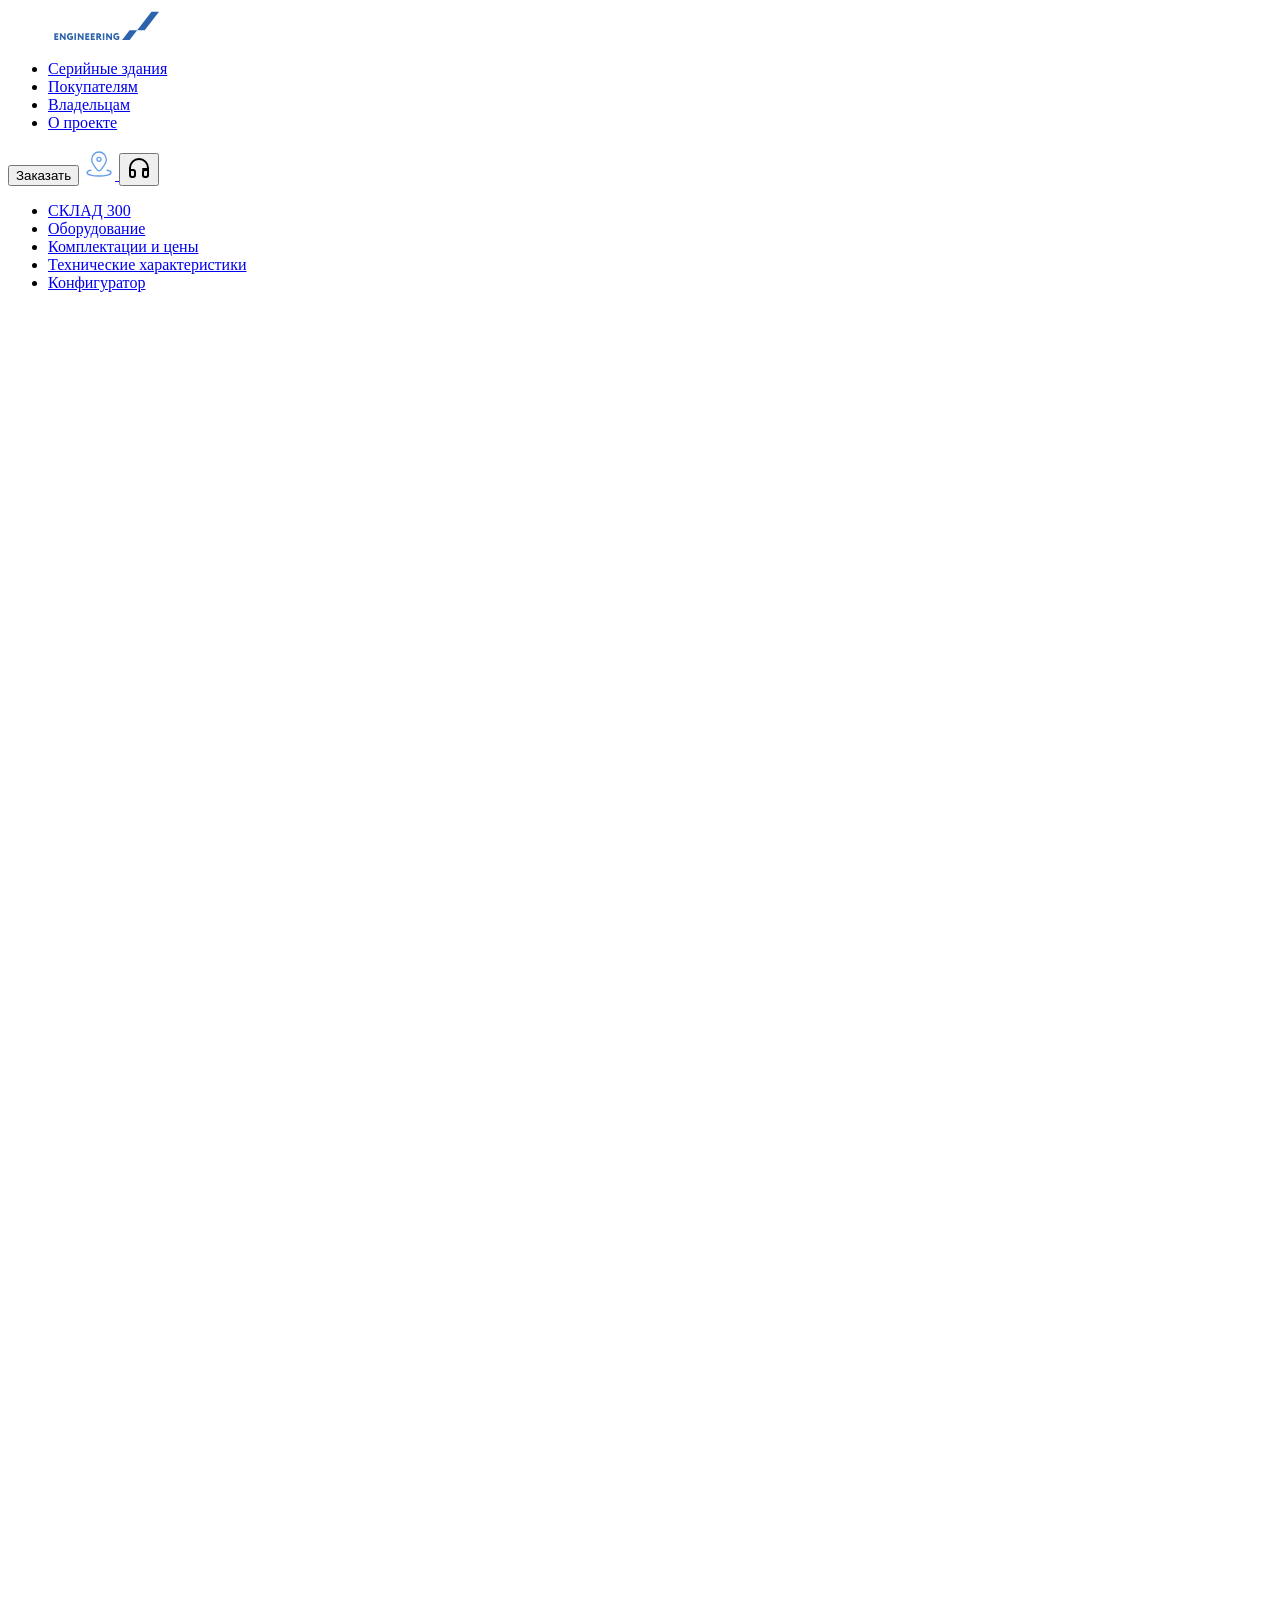
==== complete.html @ d66f0473 "Add files via upload" ====
﻿<!DOCTYPE html>
<html lang="ru">

<head>
  <meta charset="UTF-8">
  <meta name="viewport" content="width=device-width, initial-scale=1.0">
  <title>Комплектации и цены — ЭКЛЕТ ИНЖИНИРИНГ</title>
  <link rel="preload" href="fonts/Circe-Regular.woff2" as="font" type="font/woff2" crossorigin>
  <link rel="preload" href="fonts/Circe-Bold.woff2" as="font" type="font/woff2" crossorigin>
  <link rel="stylesheet" href="styles/styles.css">
  <style>
    #page-content {
      opacity: 0;
      transition: opacity 0.45s ease;
    }

    #page-content.page-visible {
      opacity: 1;
    }
  </style>
</head>

<body>

  <!-- NAV -->
  <nav class="header-nav">
    <a class="nav-logo" href="index.html">
      <svg width="151" height="32" viewBox="0 0 151 32" fill="none" xmlns="http://www.w3.org/2000/svg">
        <path fill-rule="evenodd" clip-rule="evenodd"
          d="M33.9442 3.66504H43.4512L46.2546 0.0148926H33.9442C27.6976 0.0148926 23.127 3.64983 23.127 9.03379C23.127 14.4178 27.6976 18.4025 33.9442 18.4025H43.4512L46.2546 14.7676H36.3667C31.4303 14.7676 27.4386 13.5356 27.4386 9.2163C27.4539 5.59657 30.6381 3.66504 33.9442 3.66504Z"
          fill="white" />
        <path fill-rule="evenodd" clip-rule="evenodd"
          d="M10.8173 3.66535H20.3243L23.1276 0H10.8173C4.57067 0 0 3.63493 0 9.0189C0 14.4029 4.57067 18.3876 10.8173 18.3876H20.3243L23.1276 14.7527H13.2397C8.98899 14.7527 5.4391 13.8249 4.5402 10.8135H14.809L17.6123 7.16341H4.70779C5.6524 4.88207 8.19674 3.68056 10.8173 3.66535Z"
          fill="white" />
        <path fill-rule="evenodd" clip-rule="evenodd"
          d="M76.8035 0.0148926H72.4766V18.4177H88.7786L91.6125 14.7828H76.8035V0.0148926Z" fill="white" />
        <path fill-rule="evenodd" clip-rule="evenodd"
          d="M117.574 0.0148926L114.725 3.66504H123.927V18.4177H128.284V3.66504H135.887L138.721 0.0148926H117.574Z"
          fill="white" />
        <path fill-rule="evenodd" clip-rule="evenodd"
          d="M70.1294 0.0148926H65.4978L59.9978 7.1783H52.9589V0.0148926H48.6016V18.4177H52.9589V10.8284H60.3787L65.5588 18.4025H70.1751L63.4258 8.74482C63.4106 8.76003 70.1294 0.0148926 70.1294 0.0148926Z"
          fill="white" />
        <path fill-rule="evenodd" clip-rule="evenodd"
          d="M102.444 3.66535H111.951L114.755 0H102.444C96.1976 0 91.627 3.63493 91.627 9.0189C91.627 14.4029 96.1976 18.3876 102.444 18.3876H111.951L114.755 14.7527H104.867C100.616 14.7527 97.0661 13.8249 96.1672 10.8135H106.436L109.239 7.16341H96.3348C97.2794 4.88207 99.8237 3.66535 102.444 3.66535Z"
          fill="white" />
        <path fill-rule="evenodd" clip-rule="evenodd" d="M129.152 22.2052L143.443 3.66553H151L136.709 22.2052H129.152Z"
          fill="#2C63AC" />
        <path fill-rule="evenodd" clip-rule="evenodd"
          d="M114.039 31.9994L121.596 22.2048H129.153L121.596 31.9994H114.039Z" fill="#2C63AC" />
        <path
          d="M46.3613 31.8783V25.2168H50.3226V26.6465H47.8849V27.8175H50.0331V29.2472H47.8849V30.4639H50.414V31.8935H46.3613V31.8783ZM57.6814 31.8783H56.4625L53.2935 27.8784V31.8783H51.8614V25.2168H53.0802L56.2492 29.232V25.2168H57.6814V31.8783ZM62.1454 29.5057V28.0761H64.9944V31.057C64.6695 31.3675 64.2791 31.6014 63.8518 31.7414C63.4177 31.9036 62.9592 31.9911 62.4958 32C61.3684 32 60.4847 31.6958 59.8601 31.0723C59.2354 30.4487 58.9154 29.6122 58.9154 28.5628C58.9154 27.5742 59.2202 26.7529 59.8448 26.0989C60.4695 25.4449 61.277 25.1104 62.313 25.1104C63.1814 25.1104 63.9127 25.3385 64.5069 25.81L63.867 27.0419C63.6973 26.8828 63.4944 26.7633 63.2728 26.6921C63.0235 26.6025 62.7607 26.5562 62.4958 26.5552C62.2393 26.5422 61.9828 26.5814 61.7419 26.6703C61.5009 26.7592 61.2806 26.8959 61.0941 27.0723C60.7285 27.4221 60.5609 27.924 60.5609 28.578C60.5478 28.8469 60.5883 29.1156 60.6798 29.3688C60.7713 29.622 60.9121 29.8546 61.0941 30.0533C61.2827 30.2374 61.507 30.381 61.7534 30.4752C61.9997 30.5694 62.2627 30.6121 62.5263 30.6008C62.7341 30.6012 62.9404 30.5652 63.1357 30.4943C63.2965 30.4479 63.4466 30.3704 63.5775 30.2662V29.5361L62.1454 29.5057ZM66.4266 31.8783V25.2168H67.9501V31.8935H66.4266V31.8783ZM75.5984 31.8783H74.3796L71.2106 27.8784V31.8783H69.7784V25.2168H70.9973L74.1663 29.232V25.2168H75.5984V31.8783ZM77.32 31.8783V25.2168H81.2813V26.6465H78.8436V27.8175H80.9918V29.2472H78.8436V30.4639H81.3727V31.8935H77.32V31.8783ZM82.8048 31.8783V25.2168H86.7661V26.6465H84.3284V27.8175H86.4766V29.2472H84.3436V30.4639H86.8727V31.8935H82.8048V31.8783ZM89.8284 31.8783H88.3049V25.2168C88.442 25.2168 88.8534 25.2168 89.5085 25.2016C90.1636 25.1864 90.5293 25.1864 90.575 25.1864C91.4434 25.1864 92.0681 25.3841 92.4642 25.7643C92.8603 26.1446 93.0584 26.6617 93.0584 27.3309C93.0584 28.2434 92.6775 28.8822 91.931 29.2624L93.8811 31.8935H92.0224L90.3922 29.5514H89.8284V31.8783ZM90.4988 26.6312C90.4683 26.6312 90.255 26.6312 89.8284 26.6465V28.1217H90.3769C91.0778 28.1217 91.4129 27.8632 91.4129 27.3461C91.4282 26.8594 91.1082 26.6312 90.4988 26.6312ZM94.8257 31.8783V25.2168H96.3493V31.8935H94.8257V31.8783ZM103.982 31.8783H102.763L99.5945 27.8784V31.8783H98.1623V25.2168H99.3812L102.55 29.232V25.2168H103.982V31.8783ZM108.462 29.5057V28.0761H111.311V31.057C110.986 31.3675 110.595 31.6014 110.168 31.7414C109.734 31.9036 109.275 31.9911 108.812 32C107.685 32 106.801 31.6958 106.176 31.0723C105.552 30.4487 105.232 29.6122 105.232 28.5628C105.232 27.5742 105.536 26.7529 106.161 26.0989C106.786 25.4449 107.593 25.1104 108.629 25.1104C109.498 25.1104 110.229 25.3385 110.823 25.81L110.183 27.0419C110.014 26.8828 109.811 26.7633 109.589 26.6921C109.34 26.6025 109.077 26.5562 108.812 26.5552C108.555 26.5422 108.299 26.5814 108.058 26.6703C107.817 26.7592 107.597 26.8959 107.41 27.0723C107.045 27.4221 106.877 27.924 106.877 28.578C106.864 28.8469 106.904 29.1156 106.996 29.3688C107.087 29.622 107.228 29.8546 107.41 30.0533C107.599 30.2374 107.823 30.381 108.07 30.4752C108.316 30.5694 108.579 30.6121 108.842 30.6008C109.05 30.6012 109.257 30.5652 109.452 30.4943C109.613 30.4479 109.763 30.3704 109.894 30.2662V29.5361L108.462 29.5057Z"
          fill="#2C63AC" />
      </svg>
    </a>

    <ul class="nav-links">
      <li><a href="catalog.html" class="nav-link-active">Серийные здания</a></li>
      <li><a href="buyers.html">Покупателям</a></li>
      <li><a href="owners.html">Владельцам</a></li>
      <li><a href="project.html">О проекте</a></li>
    </ul>

    <div class="nav-right">
      <button type="button" class="cat-nav-cta" onclick="openModal()">Заказать</button>
      <a href="/" class="sales-territory">
        <svg width="32" height="32" viewBox="0 0 32 32" fill="none" xmlns="http://www.w3.org/2000/svg">
          <path
            d="M8 22.1821C5.545 22.7924 4 23.6794 4 24.6667C4 26.5076 9.37258 28 16 28C22.6274 28 28 26.5076 28 24.6667C28 23.6794 26.455 22.7924 24 22.1821M23.3333 11.7778C23.3333 14.6525 20.0489 19.1536 17.8761 21.8167C16.8935 23.021 15.1065 23.021 14.1239 21.8167C11.9511 19.1536 8.66667 14.6525 8.66667 11.7778C8.66667 7.48223 11.9499 4 16 4C20.0501 4 23.3333 7.48223 23.3333 11.7778ZM18 11.3333C18 12.4379 17.1046 13.3333 16 13.3333C14.8954 13.3333 14 12.4379 14 11.3333C14 10.2288 14.8954 9.33333 16 9.33333C17.1046 9.33333 18 10.2288 18 11.3333Z"
            stroke="#649DEA" stroke-width="1.33333" stroke-linecap="round" stroke-linejoin="round" />
        </svg>
      </a>
      <button type="button" class="support-float-btn" aria-label="Открыть поддержку">
        <svg viewBox="0 0 24 24" width="24" height="24" fill="none" stroke="currentColor" stroke-width="2"
          stroke-linecap="round" stroke-linejoin="round">
          <path d="M3 18v-6a9 9 0 0 1 18 0v6"></path>
          <path
            d="M21 19a2 2 0 0 1-2 2h-1a2 2 0 0 1-2-2v-3a2 2 0 0 1 2-2h3zM3 19a2 2 0 0 0 2 2h1a2 2 0 0 0 2-2v-3a2 2 0 0 0-2-2H3z">
          </path>
          <path d="M20 13h-4"></path>
        </svg>
      </button>
      <a href="/" class="lk-button" aria-label="Личный кабинет">
        <svg width="32" height="32" viewBox="0 0 32 32" fill="none" xmlns="http://www.w3.org/2000/svg">
          <path
            d="M23.9379 24.9996C23.4453 23.6843 20.0792 21.3333 16 21.3333C11.9208 21.3333 8.55471 23.6843 8.06205 24.9996M8.06205 24.9996C10.1775 26.8669 12.9564 28 16 28C19.0436 28 21.8225 26.8669 23.9379 24.9996C26.4289 22.8008 28 19.5838 28 16C28 9.37258 22.6274 4 16 4C9.37258 4 4 9.37258 4 16C4 19.5839 5.57106 22.8008 8.06205 24.9996ZM20 13.3333C20 15.5425 18.2091 17.3333 16 17.3333C13.7909 17.3333 12 15.5425 12 13.3333C12 11.1242 13.7909 9.33333 16 9.33333C18.2091 9.33333 20 11.1242 20 13.3333Z"
            stroke-width="1.33333" />
        </svg>
      </a>
    </div>
  </nav>
  <!-- ── SUB NAV ── -->
  <nav class="compl-subnav " id="complSubnav">
    <ul class="compl-subnav__list">
      <li class="compl-subnav__item">
        <a href="project.html" class="compl-subnav__link" id="compl-subnav-model">СКЛАД 300</a>
      </li>
      <li class="compl-subnav__item">
        <a href="equipment.html" class="compl-subnav__link" id="compl-link">Оборудование</a>
      </li>
      <li class="compl-subnav__item">
        <a href="complete.html" class="compl-subnav__link is-active">Комплектации и цены</a>
      </li>
      <li class="compl-subnav__item">
        <a href="specs.html" class="compl-subnav__link" id="compl-specs-link">Технические характеристики</a>
      </li>
      <li class="compl-subnav__item">
        <a href="configurator.html" class="compl-subnav__link">Конфигуратор</a>
      </li>
    </ul>
  </nav>

  <div id="page-content">

    <!-- ── COMPARE TABLE ── -->
    <section class="compl-compare compl-subnav-target section" id="sec-building">

      <!-- Заголовок -->
      <div class="compl-compare__top" id="compareTop">
        <nav class="breadcrumb" aria-label="Хлебные крошки">
          <a href="index.html" class="breadcrumb__item">Главная</a>
          <span class="breadcrumb__sep">›</span>
          <a href="catalog.html" class="breadcrumb__item">Серийные здания</a>
          <span class="breadcrumb__sep">›</span>
          <a href="project.html" class="breadcrumb__item" id="bc-model-link">СКЛАД 300</a>
          <span class="breadcrumb__sep">›</span>
          <span class="breadcrumb__item breadcrumb__item--active">Комплектации и цены</span>
        </nav>
        <h1 class="compl-compare__title section-title">Комплектации и цены <span id="compl-title-model">СКЛАД 300</span></h1>
      </div>

      <!-- Управление — становится sticky после прокрутки заголовка -->
      <div class="compl-compare__controls" id="compareControls">
        <div class="compl-compare__controls-main">
          <label class="compl-diff-toggle">
            <input type="checkbox" id="showDiffOnly" class="compl-diff-toggle__input">
            <span class="compl-diff-toggle__track">
              <span class="compl-diff-toggle__knob"></span>
            </span>
            <span class="compl-diff-toggle__label">Показать отличия</span>
          </label>

          <div class="compl-compare__downloads">
            <span class="compl-compare__dl-label">Комплектации для сравнения</span>
            <div class="compl-compare__dl-list" id="compareDlList">
              <label class="compl-compare__vi-toggle" data-vi="0">
                <input type="checkbox" class="compl-compare__vi-cb" checked>
                <span class="compl-compare__vi-check" style="--vi-color:#649dea">
                  <svg width="10" height="8" viewBox="0 0 10 8" fill="none"><path d="M1 4L3.5 6.5L9 1" stroke="white" stroke-width="1.6" stroke-linecap="round" stroke-linejoin="round"/></svg>
                </span>
                <span class="compl-compare__vi-label">BASE</span>
              </label>
              <label class="compl-compare__vi-toggle" data-vi="1">
                <input type="checkbox" class="compl-compare__vi-cb" checked>
                <span class="compl-compare__vi-check" style="--vi-color:#5bc4a0">
                  <svg width="10" height="8" viewBox="0 0 10 8" fill="none"><path d="M1 4L3.5 6.5L9 1" stroke="white" stroke-width="1.6" stroke-linecap="round" stroke-linejoin="round"/></svg>
                </span>
                <span class="compl-compare__vi-label">BASE +</span>
              </label>
              <label class="compl-compare__vi-toggle" data-vi="2">
                <input type="checkbox" class="compl-compare__vi-cb" checked>
                <span class="compl-compare__vi-check" style="--vi-color:#f0a840">
                  <svg width="10" height="8" viewBox="0 0 10 8" fill="none"><path d="M1 4L3.5 6.5L9 1" stroke="white" stroke-width="1.6" stroke-linecap="round" stroke-linejoin="round"/></svg>
                </span>
                <span class="compl-compare__vi-label">OPTIMAL</span>
              </label>
              <label class="compl-compare__vi-toggle" data-vi="3">
                <input type="checkbox" class="compl-compare__vi-cb" checked>
                <span class="compl-compare__vi-check" style="--vi-color:#e06060">
                  <svg width="10" height="8" viewBox="0 0 10 8" fill="none"><path d="M1 4L3.5 6.5L9 1" stroke="white" stroke-width="1.6" stroke-linecap="round" stroke-linejoin="round"/></svg>
                </span>
                <span class="compl-compare__vi-label">MAX</span>
              </label>
            </div>
          </div>
        </div>

        <!-- Компактная шапка — появляется когда controls залипает -->
        <div class="compl-compare__compact-head" id="compareCompactHead"></div>
      </div>

      <!-- Карточки вариантов — НЕ липкие, уходят вместе со страницей -->
      <div class="compl-compare__head" id="compareHead">
        <!-- JS рендерит 4 варианта -->
      </div>

      <!-- Тело таблицы — генерируется через JS -->
      <div class="compl-compare__table" id="compareTable"></div>

    </section>

    

    


    <!-- ── DOWNLOADS ── -->
    <section class="compl-downloads">
      <h2 class="compl-downloads__title">Скачиваемые материалы</h2>
      <div class="compl-downloads__grid">

        <a href="#" class="compl-downloads__card" download>
          <span class="compl-downloads__card-label">Скачать брошюру Здание <span class="compl-downloads__series">СКЛАД
              300</span></span>
          <svg class="compl-downloads__arrow" viewBox="0 0 24 24" fill="none">
            <path d="M5 12h14M13 6l6 6-6 6" stroke="currentColor" stroke-width="1.8" stroke-linecap="round"
              stroke-linejoin="round" />
          </svg>
        </a>

        <a href="#" class="compl-downloads__card" download>
          <span class="compl-downloads__card-label">Скачать прайс-лист Здание </span>
          <svg class="compl-downloads__arrow" viewBox="0 0 24 24" fill="none">
            <path d="M5 12h14M13 6l6 6-6 6" stroke="currentColor" stroke-width="1.8" stroke-linecap="round"
              stroke-linejoin="round" />
          </svg>
        </a>

      </div>
    </section>
    <!-- ── CTA FORM ── -->
    <section class="cta-form" id="sec-cta">
      <div class="cta-form__inner">
        <h2 class="cta-form__title">Отправьте заявку на здание <br> <span id="cta-model-name">СКЛАД 300</span></h2>
        <p class="cta-form__required">* Обязательные поля</p>
        <!-- Комплектация -->
        <div class="cta-form__group">
          <div class="cta-form__group-label">Выберите комплектацию</div>
          <div class="cta-form__toggles" id="ctaLevelToggles">
            <button class="cta-form__toggle cta-form__toggle--active" data-level="Base">
              Base
              <svg class="cta-form__check" viewBox="0 0 20 20" fill="none">
                <path d="M4 10l4.5 4.5L16 7" stroke="currentColor" stroke-width="2" stroke-linecap="round"
                  stroke-linejoin="round" />
              </svg>
            </button>
            <button class="cta-form__toggle" data-level="Base+">Base +
              <svg class="cta-form__check" viewBox="0 0 20 20" fill="none">
                <path d="M4 10l4.5 4.5L16 7" stroke="currentColor" stroke-width="2" stroke-linecap="round"
                  stroke-linejoin="round" />
              </svg>
            </button>
            <button class="cta-form__toggle" data-level="Optimal">Optimal
              <svg class="cta-form__check" viewBox="0 0 20 20" fill="none">
                <path d="M4 10l4.5 4.5L16 7" stroke="currentColor" stroke-width="2" stroke-linecap="round"
                  stroke-linejoin="round" />
              </svg>
            </button>
            <button class="cta-form__toggle" data-level="Max">Max
              <svg class="cta-form__check" viewBox="0 0 20 20" fill="none">
                <path d="M4 10l4.5 4.5L16 7" stroke="currentColor" stroke-width="2" stroke-linecap="round"
                  stroke-linejoin="round" />
              </svg>
            </button>
          </div>
        </div>

        <!-- Цвета -->
        <div class="cta-form__colors-row">

          <!-- Цвет кровли -->
          <div class="cta-form__color-group">
            <div class="cta-form__group-label">
              Цвет <span class="cta-form__color-name" id="roofColorName">RAL 9003 Белый</span>
            </div>
            <div class="cta-form__swatches" data-target="roofColorName">
              <button class="cta-form__swatch cta-form__swatch--active" data-color="RAL 9003 Белый"
                style="background: radial-gradient(circle at 35% 35%, #ffffff, #c8c8c8)"
                aria-label="RAL 9003 Белый"></button>
              <button class="cta-form__swatch" data-color="RAL 7004 Серый"
                style="background: radial-gradient(circle at 35% 35%, #b8babb, #6e7273)"
                aria-label="RAL 7004 Серый"></button>
              <button class="cta-form__swatch" data-color="RAL 5005 Синий"
                style="background: radial-gradient(circle at 35% 35%, #2a5db0, #153260)"
                aria-label="RAL 5005 Синий"></button>
              <button class="cta-form__swatch" data-color="RAL 6005 Желтый"
                style="background: radial-gradient(circle at 35% 35%, #fffc41, #fff12c)"
                aria-label="RAL 6005 Желтый"></button>
              <button class="cta-form__swatch" data-color="RAL 3003 Красный"
                style="background: radial-gradient(circle at 35% 35%, #b0282e, #6a1217)"
                aria-label="RAL 3003 Красный"></button>
            </div>
          </div>

          <!-- Цвет фасада -->
          <!--  <div class="cta-form__color-group">
            <div class="cta-form__group-label">
              Цвет фасада: <span class="cta-form__color-name" id="facadeColorName">RAL 9003 Белый</span>
            </div>
            <div class="cta-form__swatches" data-target="facadeColorName">
              <button class="cta-form__swatch cta-form__swatch--active"
                data-color="RAL 9003 Белый"
                style="background: radial-gradient(circle at 35% 35%, #ffffff, #c8c8c8)"
                aria-label="RAL 9003 Белый"></button>
              <button class="cta-form__swatch"
                data-color="RAL 1015 Бежевый"
                style="background: radial-gradient(circle at 35% 35%, #e8d9bc, #b5a47a)"
                aria-label="RAL 1015 Бежевый"></button>
              <button class="cta-form__swatch"
                data-color="RAL 7004 Серый"
                style="background: radial-gradient(circle at 35% 35%, #b8babb, #6e7273)"
                aria-label="RAL 7004 Серый"></button>
              <button class="cta-form__swatch"
                data-color="RAL 5005 Синий"
                style="background: radial-gradient(circle at 35% 35%, #2a5db0, #153260)"
                aria-label="RAL 5005 Синий"></button>
            </div>
          </div> -->

        </div>

        <!-- Регион -->
        <div class="cta-form__group">
          <div class="cta-form__group-label">Выберите локацию</div>
          <div class="cta-form__location-row">
            <div class="cta-form__select-wrap">
              <select class="cta-form__select" id="ctaLocation">
                <option value="" disabled selected>Выбрать из списка</option>
                <option>Москва и МО</option>
                <option>Санкт-Петербург и ЛО</option>
                <option>Екатеринбург</option>
                <option>Новосибирск</option>
                <option>Казань</option>
                <option>Краснодар</option>
                <option>Другой регион</option>
              </select>
              <svg class="cta-form__select-arrow" width="16" height="16" viewBox="0 0 16 16" fill="none">
                <path d="M4 6l4 4 4-4" stroke="currentColor" stroke-width="1.5" stroke-linecap="round"
                  stroke-linejoin="round" />
              </svg>
            </div>
            <button class="cta-form__nearby">
              <svg width="24" height="24" viewBox="0 0 24 24" fill="none">
                <path
                  d="M12 2C8.13 2 5 5.13 5 9c0 5.25 7 13 7 13s7-7.75 7-13c0-3.87-3.13-7-7-7zm0 9.5c-1.38 0-2.5-1.12-2.5-2.5s1.12-2.5 2.5-2.5 2.5 1.12 2.5 2.5-1.12 2.5-2.5 2.5z"
                  fill="currentColor" />
              </svg>
              Поблизости
            </button>
          </div>
        </div>

        <!-- Контакты -->
        <div class="cta-form__group">
          <div class="cta-form__group-label">Контактная информация</div>
          <div class="cta-form__fields-row">
            <div class="cta-form__field">
              <label class="cta-form__field-label">Имя *</label>
              <input class="cta-form__input" type="text" placeholder="">
            </div>
            <div class="cta-form__field">
              <label class="cta-form__field-label">Фамилия *</label>
              <input class="cta-form__input" type="text" placeholder="">
            </div>
          </div>
          <div class="cta-form__fields-row">
            <div class="cta-form__field">
              <label class="cta-form__field-label">Телефон *</label>
              <input class="cta-form__input" type="tel" placeholder="+7 (___) ___-__-__">
            </div>
            <div class="cta-form__field">
              <label class="cta-form__field-label">E-mail *</label>
              <input class="cta-form__input" type="email" placeholder="">
            </div>
          </div>
          <div class="cta-form__field cta-form__field--full">
            <label class="cta-form__field-label">Ваш комментарий</label>
            <textarea class="cta-form__input cta-form__textarea" rows="4"
              placeholder="Размеры участка, особые требования..."></textarea>
          </div>
        </div>

        <!-- Согласия -->
        <div class="cta-form__consents">
          <label class="cta-form__consent">
            <input type="checkbox" class="cta-form__checkbox">
            <span>Я ознакомлен с <a href="#">Политикой обработки персональных данных</a> и принимаю условия *</span>
          </label>
          <label class="cta-form__consent">
            <input type="checkbox" class="cta-form__checkbox">
            <span>Я даю <a href="#">согласие на обработку</a> персональных данных *</span>
          </label>
          <label class="cta-form__consent">
            <input type="checkbox" class="cta-form__checkbox">
            <span>Я даю <a href="#">согласие</a> на коммуникацию *</span>
          </label>
          <label class="cta-form__consent">
            <input type="checkbox" class="cta-form__checkbox">
            <span>Я даю <a href="#">согласие на предоставление</a> персональных данных третьим лицам и
              коммуникацию*</span>
          </label>
        </div>

        <!-- Кнопка -->
        <div class="cta-form__submit-wrap">
          <button class="cta-form__submit" onclick="submitCtaForm(event)">Отправить</button>
        </div>

      </div>
    </section>


    <!-- ── FOOTER ── -->
    <footer class="site-footer">
      <div class="site-footer__disclaimer">Вся представленная на данном сайте информация, касающаяся складов, цены
        складов, носит информационный характер и не является публичной офертой. Подробнее уточняйте в официальных представительствах ECKLET.</div>
      <div class="site-footer__top">

        <!-- Логотип + CTA -->
        <div class="site-footer__brand">
          <a href="index.html" class="site-footer__logo">
            <svg width="140" height="30" viewBox="0 0 151 32" fill="none" xmlns="http://www.w3.org/2000/svg">
              <path fill-rule="evenodd" clip-rule="evenodd"
                d="M33.9442 3.66504H43.4512L46.2546 0.0148926H33.9442C27.6976 0.0148926 23.127 3.64983 23.127 9.03379C23.127 14.4178 27.6976 18.4025 33.9442 18.4025H43.4512L46.2546 14.7676H36.3667C31.4303 14.7676 27.4386 13.5356 27.4386 9.2163C27.4539 5.59657 30.6381 3.66504 33.9442 3.66504Z"
                fill="white" />
              <path fill-rule="evenodd" clip-rule="evenodd"
                d="M10.8173 3.66535H20.3243L23.1276 0H10.8173C4.57067 0 0 3.63493 0 9.0189C0 14.4029 4.57067 18.3876 10.8173 18.3876H20.3243L23.1276 14.7527H13.2397C8.98899 14.7527 5.4391 13.8249 4.5402 10.8135H14.809L17.6123 7.16341H4.70779C5.6524 4.88207 8.19674 3.68056 10.8173 3.66535Z"
                fill="white" />
              <path fill-rule="evenodd" clip-rule="evenodd"
                d="M76.8035 0.0148926H72.4766V18.4177H88.7786L91.6125 14.7828H76.8035V0.0148926Z" fill="white" />
              <path fill-rule="evenodd" clip-rule="evenodd"
                d="M117.574 0.0148926L114.725 3.66504H123.927V18.4177H128.284V3.66504H135.887L138.721 0.0148926H117.574Z"
                fill="white" />
              <path fill-rule="evenodd" clip-rule="evenodd"
                d="M70.1294 0.0148926H65.4978L59.9978 7.1783H52.9589V0.0148926H48.6016V18.4177H52.9589V10.8284H60.3787L65.5588 18.4025H70.1751L63.4258 8.74482C63.4106 8.76003 70.1294 0.0148926 70.1294 0.0148926Z"
                fill="white" />
              <path fill-rule="evenodd" clip-rule="evenodd"
                d="M102.444 3.66535H111.951L114.755 0H102.444C96.1976 0 91.627 3.63493 91.627 9.0189C91.627 14.4029 96.1976 18.3876 102.444 18.3876H111.951L114.755 14.7527H104.867C100.616 14.7527 97.0661 13.8249 96.1672 10.8135H106.436L109.239 7.16341H96.3348C97.2794 4.88207 99.8237 3.66535 102.444 3.66535Z"
                fill="white" />
              <path fill-rule="evenodd" clip-rule="evenodd"
                d="M129.152 22.2052L143.443 3.66553H151L136.709 22.2052H129.152Z" fill="#2C63AC" />
              <path fill-rule="evenodd" clip-rule="evenodd"
                d="M114.039 31.9994L121.596 22.2048H129.153L121.596 31.9994H114.039Z" fill="#2C63AC" />
            </svg>
          </a>
          <p class="site-footer__tagline">Серийные склады полной готовности.<br>Проект · Комплектация · Строительство ·
            Контроль.</p>
          
        </div>

        <!-- Серии зданий -->
        <div class="site-footer__col">
          <div class="site-footer__col-title">Серии зданий</div>
          <ul class="site-footer__list">
            <li><a href="catalog.html">Модели зданий</a></li>
            <li><a href="sclad.html?model=0">СКЛАД 300</a></li>
            <li><a href="sclad.html?model=1">СКЛАД 500</a></li>
            <li><a href="sclad.html?model=2">СКЛАД 1000</a></li>
            <li><a href="sclad.html?model=3">СКЛАД 2000</a></li>
          </ul>
        </div>

        <!-- Покупателям -->
        <div class="site-footer__col">
          <div class="site-footer__col-title">Покупателям</div>
          <ul class="site-footer__list">
            <li><a href="#">Спецпредложения</a></li>
            <li><a href="equipment.html">Оборудование</a></li>
            <li><a href="configurator.html">Конфигуратор</a></li>
            <li><a href="#">Прайс-листы и буклеты</a></li>
            <li><a href="#">Кредитный калькулятор</a></li>
            <li><a href="#">Выгода на покупку онлайн</a></li>
          </ul>
        </div>

        <!-- Владельцам -->
        <div class="site-footer__col">
          <div class="site-footer__col-title">Владельцам</div>
          <ul class="site-footer__list">
            <li><a href="#">Гарантийные условия</a></li>
            <li><a href="#">Сертификаты, руководства и инструкции</a></li>
            <li><a href="#">Сервисное обслуживание</a></li>
          </ul>
        </div>

        <!-- О проекте -->
        <div class="site-footer__col">
          <div class="site-footer__col-title">О проекте</div>
          <ul class="site-footer__list">
            <li><a href="project.html">О проекте</a></li>
            <li><a href="#">Системные партнёры</a></li>
            <li><a href="#">Вопросы и ответы</a></li>
            <li><a href="#">Новости</a></li>
            <li><a href="#">Поддержка клиентов</a></li>
            <li><a href="#">Стать партнёром проекта</a></li>
            <li><a href="#">Официальные представители</a></li>
            <li><a href="#">Личный кабинет</a></li>
          </ul>
        </div>

      </div><!-- /top -->

      <div class="site-footer__bottom">
        <div class="site-footer__bottom-left">
          <span>© 2025 ЭКЛЕТ ИНЖИНИРИНГ. Все права защищены.</span>
          <span>Цены носят информационный характер и не являются публичной офертой.</span>
        </div>
        <div class="site-footer__bottom-right">
          <a href="tel:+74951234567" class="site-footer__phone">+7 (495) 123-45-67</a>
          <span class="site-footer__requisites">ООО «ЭКЛЕТ ИНЖИНИРИНГ» · ИНН 7700000000</span>
        </div>
      </div>

    </footer>

    <!-- MODAL -->
    <div class="modal-overlay" id="modalOverlay" onclick="closeModalOutside(event)">
      <div class="modal">
        <button class="modal-close" onclick="closeModal()">✕</button>
        <h3>ПОЛУЧИТЬ КП</h3>
        <p>Пришлём коммерческое предложение в течение 24 часов. Без спама.</p>
        <div class="form-group">
          <label>Имя</label>
          <input type="text" placeholder="Иван Иванов">
        </div>
        <div class="form-group">
          <label>Телефон</label>
          <input type="tel" placeholder="+7 (___) ___-__-__">
        </div>
        <div class="form-group">
          <label>Интересующая модель</label>
          <select>
            <option selected>СКЛАД 300 — от 24 900 000 ₽</option>
            <option>СКЛАД 500 — от 42 500 000 ₽</option>
            <option>СКЛАД 1000 — от 79 000 000 ₽</option>
            <option>СКЛАД 2000 — от 148 000 000 ₽</option>
          </select>
        </div>
        <div class="form-group">
          <label>Комментарий</label>
          <input type="text" placeholder="Размеры участка, особые требования...">
        </div>
      </div>
    </div>

  </div><!-- /page-content -->

  <script src="js/common.js"></script>
  <script>
    function openModal() { document.getElementById('modalOverlay').classList.add('open'); }
    function closeModal() { document.getElementById('modalOverlay').classList.remove('open'); }
    function closeModalOutside(e) { if (e.target === document.getElementById('modalOverlay')) closeModal(); }
    function submitModal() { closeModal(); alert('✅ Заявка принята! Пришлём КП в течение 24 часов.'); }

    // ── Данные моделей (совпадают с catalog.html и configurator.html) ──
    var compl_MODELS = [
      { id: 0, name: 'СКЛАД 300', tag: 'С выгодной ценой от 83 000 ₽/м²', price: 'от 24 900 000 ₽' },
      { id: 1, name: 'СКЛАД 500', tag: 'С выгодной ценой', price: 'от 83 000 ₽/м²' },
      { id: 2, name: 'СКЛАД 1000', tag: 'С выгодной ценой', price: 'от 83 000 ₽/м²' },
      { id: 3, name: 'СКЛАД 2000', tag: 'С выгодной ценой', price: 'от 83 000 ₽/м²' },
    ];

    // ── Читаем ?model= из URL и обновляем страницу ──
    (function () {
      var param = new URLSearchParams(window.location.search).get('model');
      var idx = parseInt(param, 10);
      if (isNaN(idx) || idx < 0 || idx > 3) idx = 0;

      var m = compl_MODELS[idx];

      // Первая ссылка субнава — название модели + href
      var firstLink = document.getElementById('compl-subnav-model');
      if (firstLink) {
        firstLink.textContent = m.name;
        firstLink.href = 'sclad.html?model=' + idx;
      }

      // Ссылка «Оборудование» в субнаве
      var equipLink = document.getElementById('compl-link');
      if (equipLink) equipLink.href = 'equipment.html?model=' + idx;

      // Заголовок вкладки браузера
      document.title = 'Комплектации и цены — ' + m.name + ' — ЭКЛЕТ ИНЖИНИРИНГ';

      // Хлебная крошка — ссылка на страницу модели
      var elBcLink = document.getElementById('bc-model-link');
      if (elBcLink) {
        elBcLink.textContent = m.name;
        elBcLink.href = 'sclad.html?model=' + idx;
      }

      // Заголовок секции сравнения
      var titleModel = document.getElementById('compl-title-model');
      if (titleModel) titleModel.textContent = m.name;

      // CTA-заголовок
      var ctaName = document.getElementById('cta-model-name');
      if (ctaName) ctaName.textContent = m.name;

      // Ссылка «Технические характеристики» в субнаве — добавляем ?model=
      var elSpecsLink = document.getElementById('compl-specs-link');
      if (elSpecsLink) elSpecsLink.href = 'specs.html?model=' + idx;
    })();

    // ── Sub-nav scroll spy ──
    (function () {
      // «Комплектации и цены» всегда активна (is-active прописан статично).
      // Scroll-spy нужен только для «Технических характеристик» если они появятся.
      const sections = ['sec-cta'];
      const links = document.querySelectorAll('.compl-subnav__link[data-section]');

      function setActive(id) {
        links.forEach(function (link) {
          const isActive = link.dataset.section === id;
          link.classList.toggle('is-active', isActive);
        });
      }

      function onScroll() {
        const scrollY = window.scrollY + window.innerHeight * 0.35;
        let current = sections[0];
        sections.forEach(function (id) {
          const el = document.getElementById(id);
          if (el && el.offsetTop <= scrollY) current = id;
        });
        setActive(current);
      }

      window.addEventListener('scroll', onScroll, { passive: true });
      onScroll();
    })();

    // ── Таблица сравнения комплектаций ──
    (function () {
      var VI_COLORS = ['#649dea', '#5bc4a0', '#f0a840', '#e06060'];
      var VI_NAMES  = ['BASE', 'BASE +', 'OPTIMAL', 'MAX'];
      var VI_PRICES = ['от 24 900 000 ₽', 'от 29 500 000 ₽', 'от 36 200 000 ₽', 'от 44 800 000 ₽'];
      var VI_IMGS   = [
        'images/models-1.png',
        'images/models-1.png',
        'images/models-1.png',
        'images/models-1.png'
      ];

      var DATA = [
        {
          name: 'Конструкция',
          rows: [
            { name: 'Стальной каркас с антикоррозийным покрытием', vals: [1,1,1,1] },
            { name: 'Кровельные сэндвич-панели 100 мм', vals: [1,1,1,1] },
            { name: 'Фасадные сэндвич-панели 80 мм', vals: [1,1,0,0] },
            { name: 'Фасадные сэндвич-панели 100 мм', vals: [0,0,1,1] },
            { name: 'Снегозадержатели на кровле', vals: [0,1,1,1] },
            { name: 'Водосточная система', vals: [1,1,1,1] },
            { name: 'Двойное утепление кровли', vals: [0,0,0,1] },
          ]
        },
        {
          name: 'Ворота и въезды',
          rows: [
            { name: 'Секционные ворота 4×4 м (1 шт.)', vals: [1,1,1,1] },
            { name: 'Электропривод ворот', vals: [0,1,1,1] },
            { name: 'Дополнительные ворота (2 шт.)', vals: [0,0,1,1] },
            { name: 'Противопожарная дверь', vals: [1,1,1,1] },
            { name: 'Калитка в воротах', vals: [0,1,1,1] },
            { name: 'Пандус для погрузки', vals: [0,0,1,1] },
          ]
        },
        {
          name: 'Полы',
          rows: [
            { name: 'Армированная бетонная плита М300', vals: [1,1,1,1] },
            { name: 'Топпинговое упрочнение пола', vals: [0,1,1,1] },
            { name: 'Антипылевое покрытие', vals: [0,0,0,1] },
            { name: 'Нагрузка на пол 5 т/м²', vals: [1,1,0,0] },
            { name: 'Нагрузка на пол 10 т/м²', vals: [0,0,1,1] },
            { name: 'Деформационные швы по проекту', vals: [1,1,1,1] },
          ]
        },
        {
          name: 'Электрика и освещение',
          rows: [
            { name: 'Вводной щит 380 В / 100 кВт', vals: [1,1,1,1] },
            { name: 'Светодиодное освещение 200 лк', vals: [1,1,1,1] },
            { name: 'Аварийное освещение', vals: [0,1,1,1] },
            { name: 'Розеточные группы 380 В', vals: [0,0,1,1] },
            { name: 'Автоматическое управление освещением', vals: [0,0,0,1] },
            { name: 'ИБП для критических систем', vals: [0,0,0,1] },
          ]
        },
        {
          name: 'Отопление и вентиляция',
          rows: [
            { name: 'Естественная вентиляция (аэрационный конёк)', vals: [1,1,1,1] },
            { name: 'Тепловые завесы на въездах', vals: [0,1,1,1] },
            { name: 'Газовые теплогенераторы', vals: [0,0,1,1] },
            { name: 'Принудительная приточно-вытяжная вентиляция', vals: [0,0,0,1] },
            { name: 'Климат-контроль в офисной зоне', vals: [0,0,1,1] },
          ]
        },
        {
          name: 'Безопасность',
          rows: [
            { name: 'Пожарная сигнализация и оповещение', vals: [1,1,1,1] },
            { name: 'Охранная сигнализация', vals: [0,1,1,1] },
            { name: 'Видеонаблюдение (8 камер)', vals: [0,0,1,1] },
            { name: 'Система контроля доступа (СКУД)', vals: [0,0,1,1] },
            { name: 'Автоматическое пожаротушение (спринклер)', vals: [0,0,0,1] },
            { name: 'Периметральное ограждение', vals: [0,0,1,1] },
          ]
        },
      ];

      var INFO_SVG  = '<svg width="13" height="13" viewBox="0 0 14 14" fill="none"><circle cx="7" cy="7" r="6" stroke="currentColor" stroke-width="1.2"/><path d="M7 6.5v3.5M7 4v.5" stroke="currentColor" stroke-width="1.4" stroke-linecap="round"/></svg>';
      var ARROW_SVG = '<svg class="compl-compare__group-arrow" viewBox="0 0 18 18" fill="none"><path d="M4.5 11.25L9 6.75L13.5 11.25" stroke="currentColor" stroke-width="1.5" stroke-linecap="round" stroke-linejoin="round"/></svg>';
      var CHECK_SVG = '<svg width="10" height="8" viewBox="0 0 10 8" fill="none"><path d="M1 4L3.5 6.5L9 1" stroke="white" stroke-width="1.6" stroke-linecap="round" stroke-linejoin="round"/></svg>';

      // Состояние видимости вариантов: все включены по умолчанию
      var viVisible = [true, true, true, true];

      // ── Чекбоксы выбора вариантов (разметка в HTML, здесь только события) ──
      document.querySelectorAll('.compl-compare__vi-toggle').forEach(function (label) {
        var i = parseInt(label.dataset.vi, 10);
        var cb = label.querySelector('.compl-compare__vi-cb');
        cb.addEventListener('change', function (e) {
          // Минимум 1 вариант должен оставаться включённым
          var checkedCount = document.querySelectorAll('.compl-compare__vi-cb:checked').length;
          if (!e.target.checked && checkedCount === 0) {
            e.target.checked = true;
            return;
          }
          viVisible[i] = e.target.checked;
          applyVisibility();
        });
      });

      // ── Карточки вариантов (полные, с фото) ──
      var head = document.getElementById('compareHead');
      if (head) {
        VI_NAMES.forEach(function (name, i) {
          var div = document.createElement('div');
          div.className = 'compl-compare__var';
          div.dataset.vi = String(i);
          div.innerHTML =
            '<div class="compl-compare__var-img-wrap">' +
              '<img src="' + VI_IMGS[i] + '" alt="' + name + '" class="compl-compare__var-img">' +
            '</div>' +
            '<div class="compl-compare__var-name" style="color:' + VI_COLORS[i] + '">' + name + '</div>' +
            '<div class="compl-compare__var-price">' + VI_PRICES[i] +
              '<button class="compl-compare__var-info-btn" aria-label="Условия цены" title="Цена актуальна при заключении договора в течение 30 дней">' + INFO_SVG + '</button>' +
            '</div>';
          head.appendChild(div);
        });
      }

      // ── Компактные карточки вариантов (имя + цена, без фото) для sticky-шапки ──
      var compactHead = document.getElementById('compareCompactHead');
      if (compactHead) {
        VI_NAMES.forEach(function (name, i) {
          var div = document.createElement('div');
          div.className = 'compl-compare__compact-var';
          div.dataset.vi = String(i);
          div.style.borderTopColor = VI_COLORS[i];
          div.innerHTML =
            '<span class="compl-compare__compact-name" style="color:' + VI_COLORS[i] + '">' + name + '</span>' +
            '<span class="compl-compare__compact-price">' + VI_PRICES[i] + '</span>';
          compactHead.appendChild(div);
        });
      }

      // ── IntersectionObserver: когда заголовок уходит — controls залипает ──
      var controls = document.getElementById('compareControls');
      var topSentinel = document.getElementById('compareHead');
      if (controls && topSentinel && 'IntersectionObserver' in window) {
        var obs = new IntersectionObserver(function (entries) {
          entries.forEach(function (entry) {
            // entry.isIntersecting === false → заголовок ушёл → controls залип
            controls.classList.toggle('is-stuck', !entry.isIntersecting);
          });
        }, { threshold: 0 });
        obs.observe(topSentinel);
      }

      // ── Тело таблицы ──
      var table = document.getElementById('compareTable');
      if (!table) return;

      DATA.forEach(function (cat) {
        var group = document.createElement('div');
        group.className = 'compl-compare__group';

        var hd = document.createElement('button');
        hd.type = 'button';
        hd.className = 'compl-compare__group-hd';
        hd.setAttribute('aria-expanded', 'true');
        hd.innerHTML = '<span>' + cat.name + '</span>' + ARROW_SVG;

        var body = document.createElement('div');
        body.className = 'compl-compare__group-body';

        hd.addEventListener('click', function () {
          var expanded = hd.getAttribute('aria-expanded') === 'true';
          hd.setAttribute('aria-expanded', String(!expanded));
          body.style.display = expanded ? 'none' : '';
          group.classList.toggle('compl-compare__group--collapsed', expanded);
        });

        cat.rows.forEach(function (row) {
          var allSame = row.vals.every(function (v) { return v === row.vals[0]; });
          var tr = document.createElement('div');
          tr.className = 'compl-compare__row';
          tr.dataset.same = allSame ? '1' : '0';

          var feat = document.createElement('div');
          feat.className = 'compl-compare__feat';
          feat.textContent = row.name;
          tr.appendChild(feat);

          // Обёртка для четырёх ячеек — выравнивается с карточками шапки
          var cellsRow = document.createElement('div');
          cellsRow.className = 'compl-compare__cells-row';

          row.vals.forEach(function (v, i) {
            var cell = document.createElement('div');
            cell.className = 'compl-compare__cell';
            cell.dataset.vi = String(i);
            cell.innerHTML = v
              ? '<span class="compl-compare__dot" style="background:' + VI_COLORS[i] + '"></span>'
              : '<span class="compl-compare__dash">–</span>';
            cellsRow.appendChild(cell);
          });

          tr.appendChild(cellsRow);

          body.appendChild(tr);
        });

        group.appendChild(hd);
        group.appendChild(body);
        table.appendChild(group);
      });

      // ── Обновить видимость колонок ──
      // Flex сам перераспределяет пространство — grid-template пересчитывать не нужно
      function applyVisibility() {
        for (var j = 0; j < 4; j++) {
          var vis = viVisible[j];
          // Карточки (полные + компактные) + ячейки в строках
          var sel = '.compl-compare__var[data-vi="' + j + '"],' +
                    '.compl-compare__compact-var[data-vi="' + j + '"],' +
                    '.compl-compare__cell[data-vi="' + j + '"]';
          document.querySelectorAll(sel).forEach(function (el) {
            el.style.display = vis ? '' : 'none';
          });
        }
      }

      // ── Тоггл «Показать отличия» ──
      var diffToggle = document.getElementById('showDiffOnly');
      if (diffToggle) {
        diffToggle.addEventListener('change', function () {
          var on = diffToggle.checked;
          document.querySelectorAll('.compl-compare__row').forEach(function (row) {
            row.classList.toggle('compl-compare__row--hidden', on && row.dataset.same === '1');
          });
        });
      }
    })();
  </script>

</body>

</html>
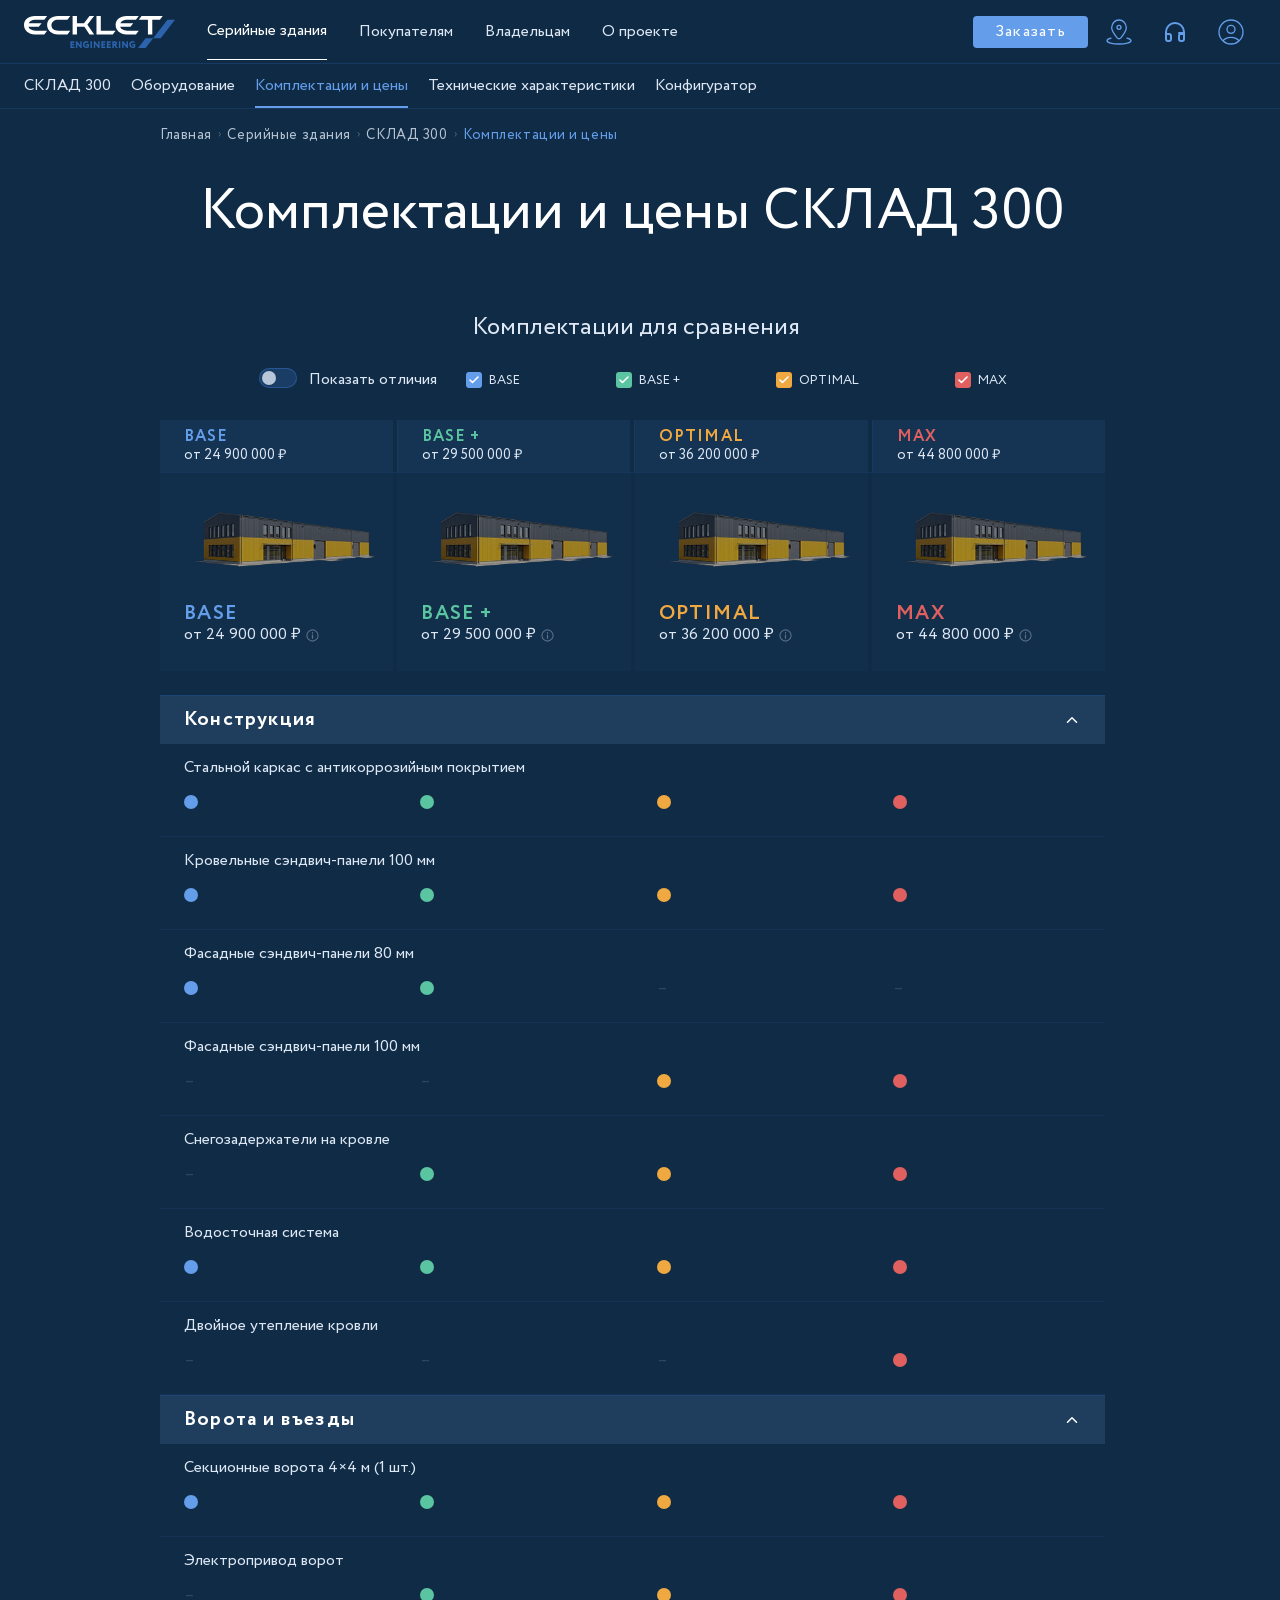
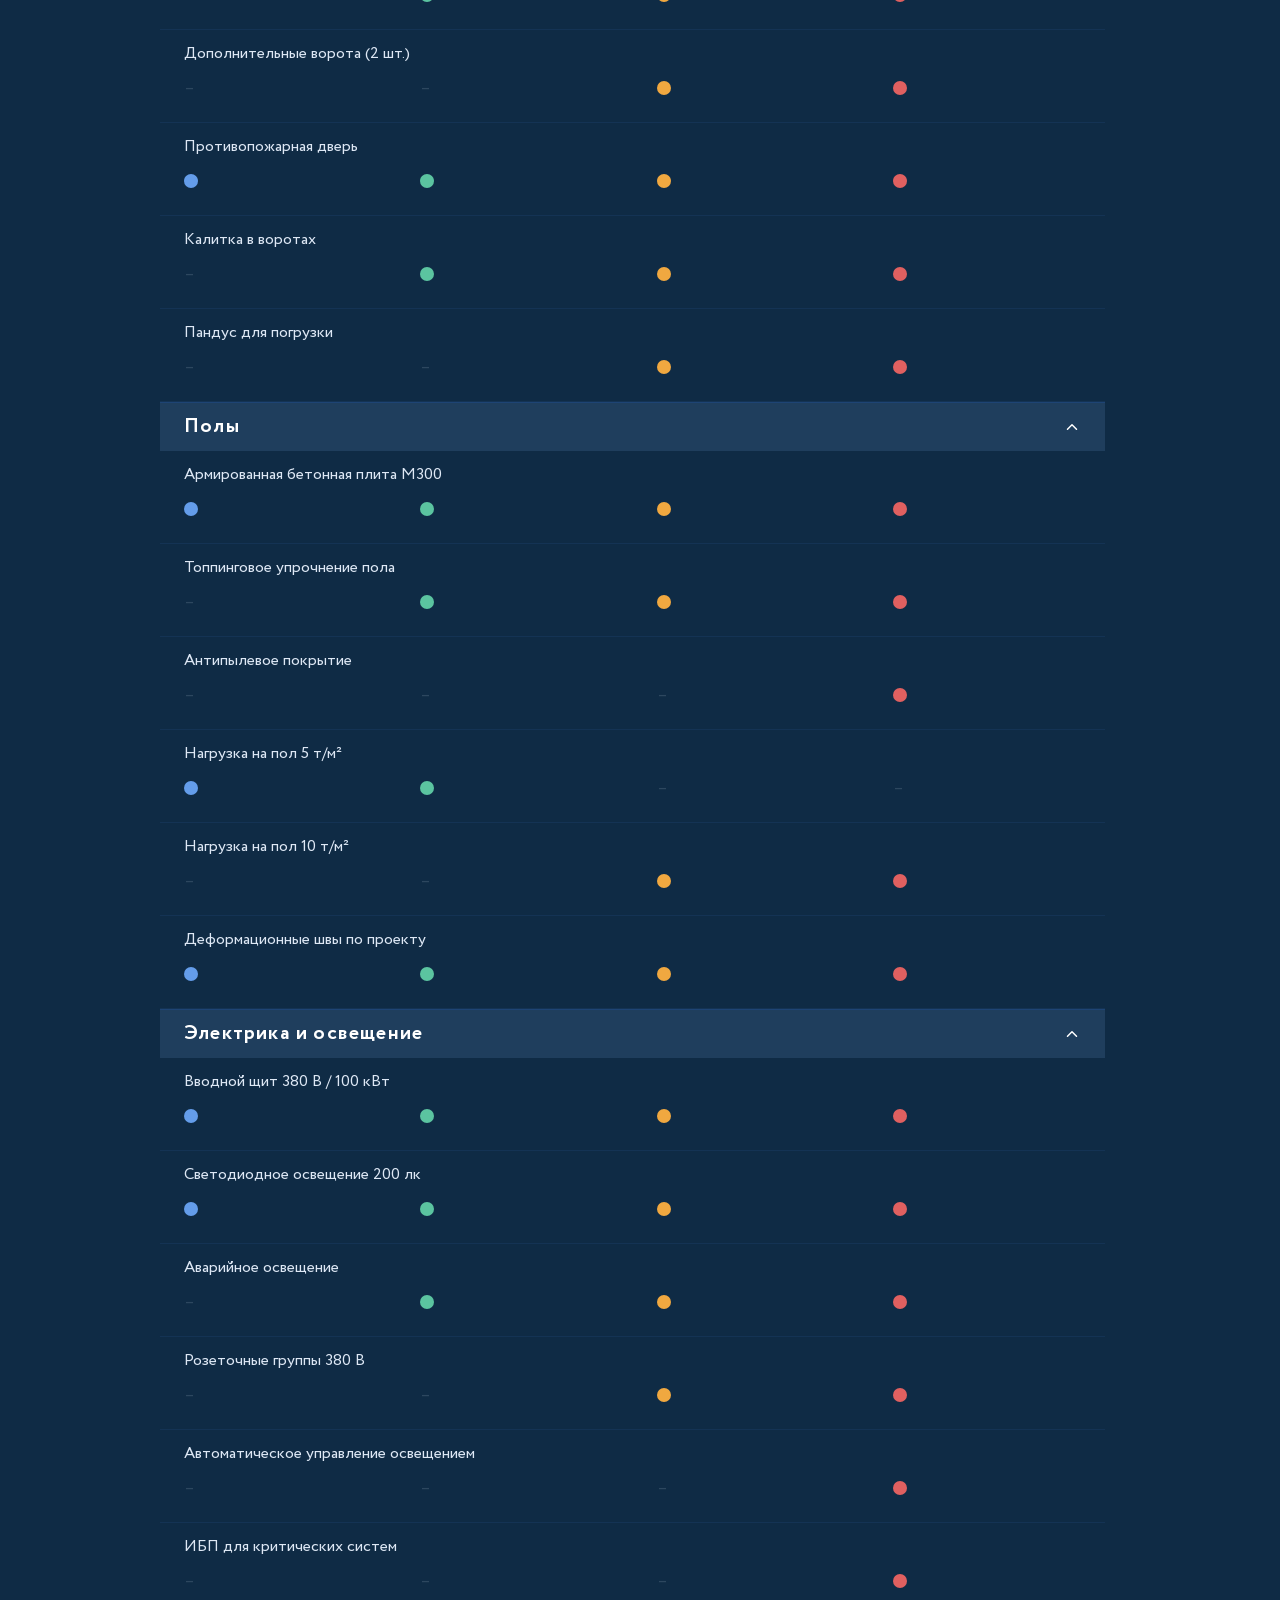
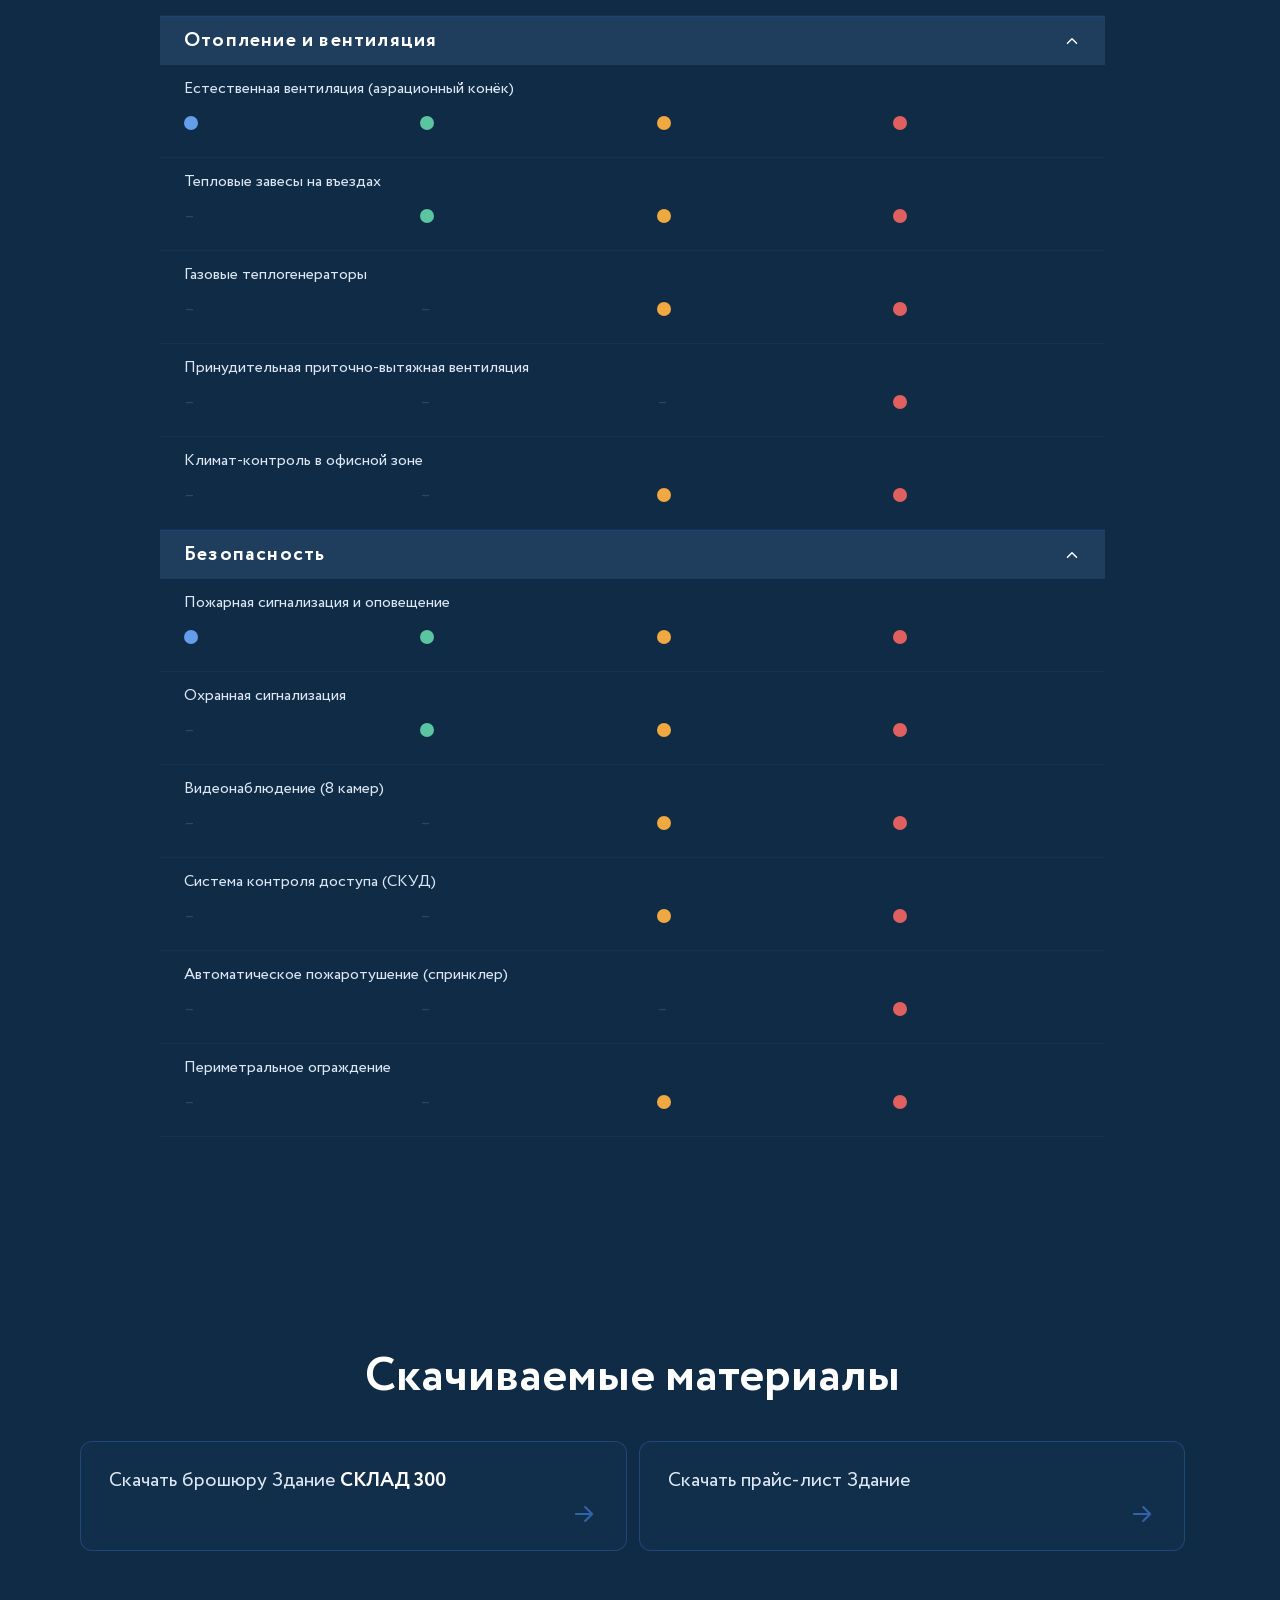
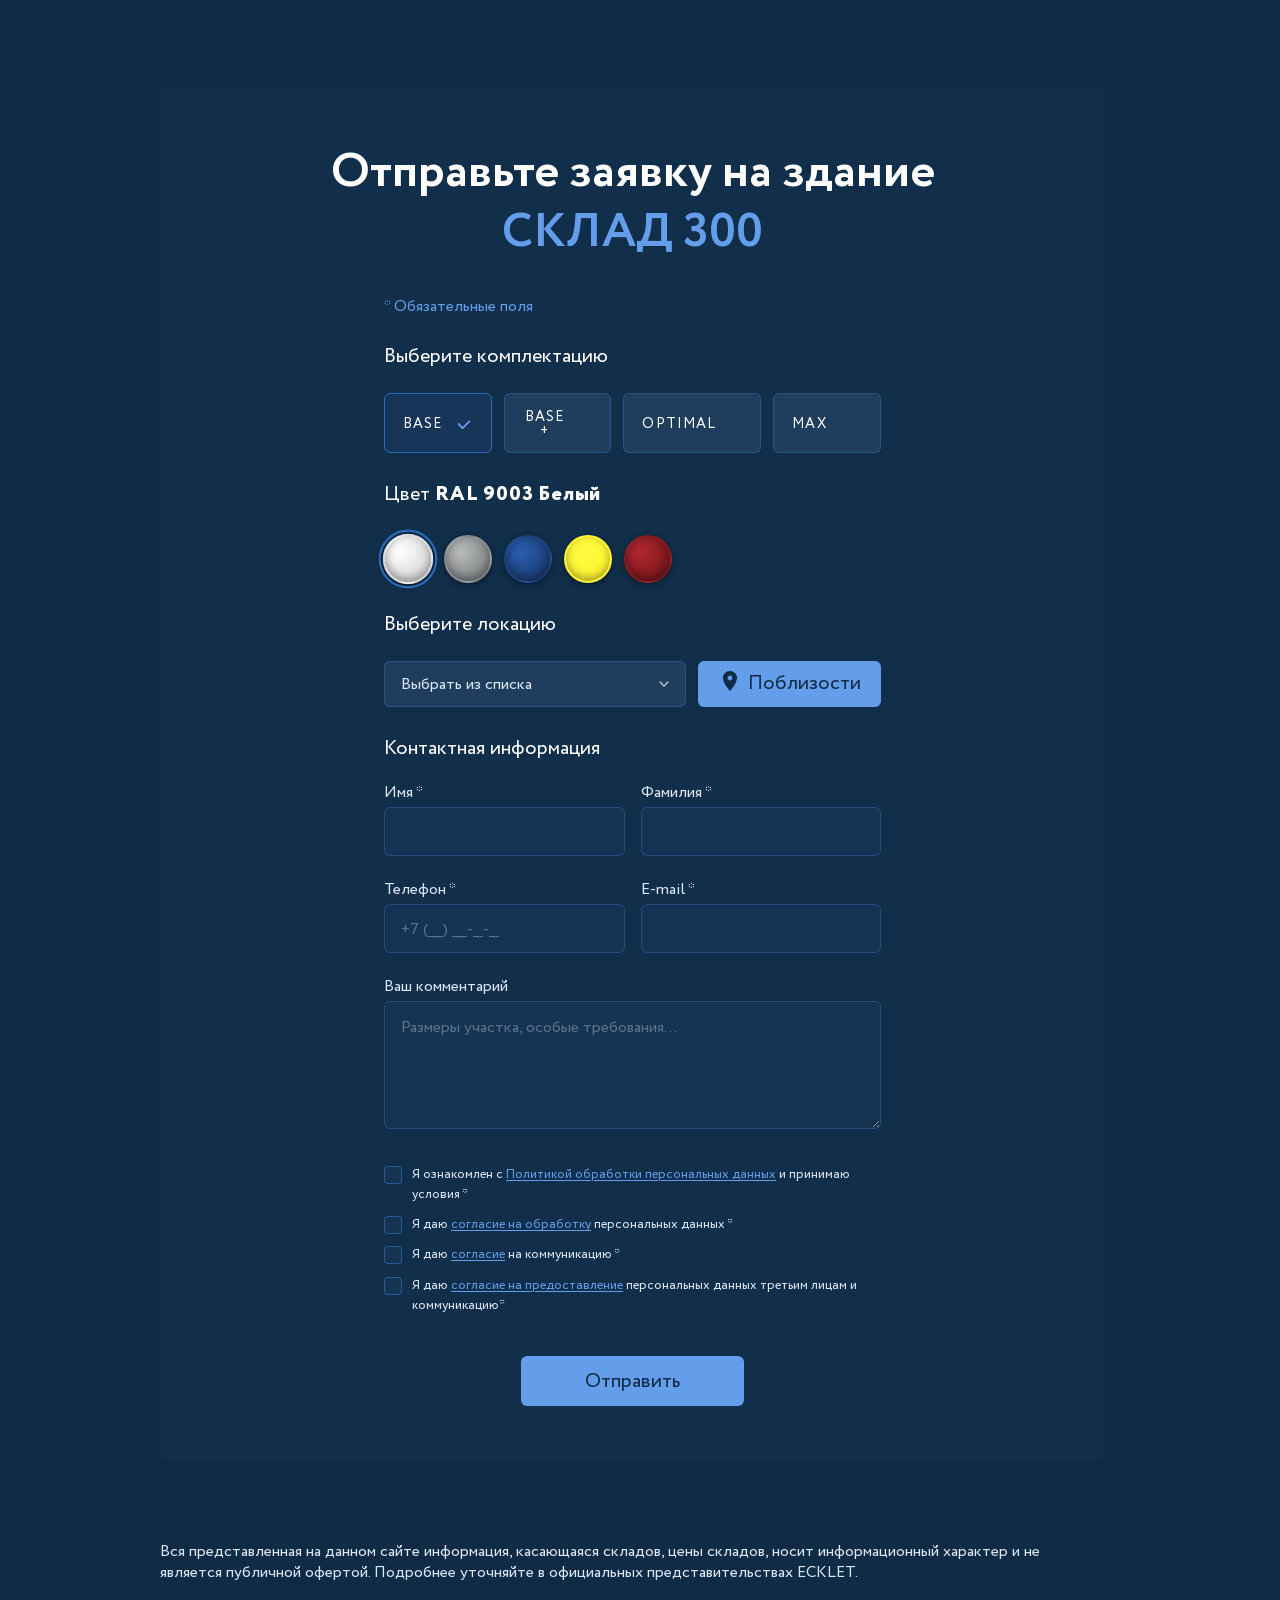
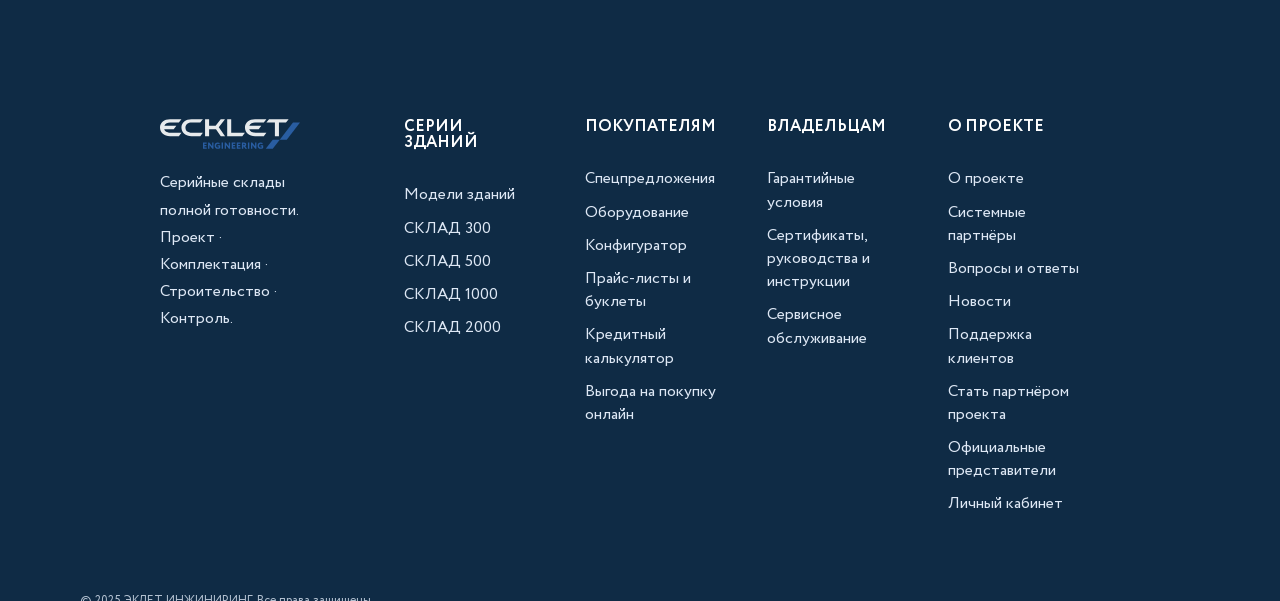
==== commit ccd8d7e9: "Add files via upload" ====
--- a/complete.html
+++ b/complete.html
@@ -430,6 +430,7 @@
                 d="M129.152 22.2052L143.443 3.66553H151L136.709 22.2052H129.152Z" fill="#2C63AC" />
               <path fill-rule="evenodd" clip-rule="evenodd"
                 d="M114.039 31.9994L121.596 22.2048H129.153L121.596 31.9994H114.039Z" fill="#2C63AC" />
+              <path d="M46.3613 31.8783V25.2168H50.3226V26.6465H47.8849V27.8175H50.0331V29.2472H47.8849V30.4639H50.414V31.8935H46.3613V31.8783ZM57.6814 31.8783H56.4625L53.2935 27.8784V31.8783H51.8614V25.2168H53.0802L56.2492 29.232V25.2168H57.6814V31.8783ZM62.1454 29.5057V28.0761H64.9944V31.057C64.6695 31.3675 64.2791 31.6014 63.8518 31.7414C63.4177 31.9036 62.9592 31.9911 62.4958 32C61.3684 32 60.4847 31.6958 59.8601 31.0723C59.2354 30.4487 58.9154 29.6122 58.9154 28.5628C58.9154 27.5742 59.2202 26.7529 59.8448 26.0989C60.4695 25.4449 61.277 25.1104 62.313 25.1104C63.1814 25.1104 63.9127 25.3385 64.5069 25.81L63.867 27.0419C63.6973 26.8828 63.4944 26.7633 63.2728 26.6921C63.0235 26.6025 62.7607 26.5562 62.4958 26.5552C62.2393 26.5422 61.9828 26.5814 61.7419 26.6703C61.5009 26.7592 61.2806 26.8959 61.0941 27.0723C60.7285 27.4221 60.5609 27.924 60.5609 28.578C60.5478 28.8469 60.5883 29.1156 60.6798 29.3688C60.7713 29.622 60.9121 29.8546 61.0941 30.0533C61.2827 30.2374 61.507 30.381 61.7534 30.4752C61.9997 30.5694 62.2627 30.6121 62.5263 30.6008C62.7341 30.6012 62.9404 30.5652 63.1357 30.4943C63.2965 30.4479 63.4466 30.3704 63.5775 30.2662V29.5361L62.1454 29.5057ZM66.4266 31.8783V25.2168H67.9501V31.8935H66.4266V31.8783ZM75.5984 31.8783H74.3796L71.2106 27.8784V31.8783H69.7784V25.2168H70.9973L74.1663 29.232V25.2168H75.5984V31.8783ZM77.32 31.8783V25.2168H81.2813V26.6465H78.8436V27.8175H80.9918V29.2472H78.8436V30.4639H81.3727V31.8935H77.32V31.8783ZM82.8048 31.8783V25.2168H86.7661V26.6465H84.3284V27.8175H86.4766V29.2472H84.3436V30.4639H86.8727V31.8935H82.8048V31.8783ZM89.8284 31.8783H88.3049V25.2168C88.442 25.2168 88.8534 25.2168 89.5085 25.2016C90.1636 25.1864 90.5293 25.1864 90.575 25.1864C91.4434 25.1864 92.0681 25.3841 92.4642 25.7643C92.8603 26.1446 93.0584 26.6617 93.0584 27.3309C93.0584 28.2434 92.6775 28.8822 91.931 29.2624L93.8811 31.8935H92.0224L90.3922 29.5514H89.8284V31.8783ZM90.4988 26.6312C90.4683 26.6312 90.255 26.6312 89.8284 26.6465V28.1217H90.3769C91.0778 28.1217 91.4129 27.8632 91.4129 27.3461C91.4282 26.8594 91.1082 26.6312 90.4988 26.6312ZM94.8257 31.8783V25.2168H96.3493V31.8935H94.8257V31.8783ZM103.982 31.8783H102.763L99.5945 27.8784V31.8783H98.1623V25.2168H99.3812L102.55 29.232V25.2168H103.982V31.8783ZM108.462 29.5057V28.0761H111.311V31.057C110.986 31.3675 110.595 31.6014 110.168 31.7414C109.734 31.9036 109.275 31.9911 108.812 32C107.685 32 106.801 31.6958 106.176 31.0723C105.552 30.4487 105.232 29.6122 105.232 28.5628C105.232 27.5742 105.536 26.7529 106.161 26.0989C106.786 25.4449 107.593 25.1104 108.629 25.1104C109.498 25.1104 110.229 25.3385 110.823 25.81L110.183 27.0419C110.014 26.8828 109.811 26.7633 109.589 26.6921C109.34 26.6025 109.077 26.5562 108.812 26.5552C108.555 26.5422 108.299 26.5814 108.058 26.6703C107.817 26.7592 107.597 26.8959 107.41 27.0723C107.045 27.4221 106.877 27.924 106.877 28.578C106.864 28.8469 106.904 29.1156 106.996 29.3688C107.087 29.622 107.228 29.8546 107.41 30.0533C107.599 30.2374 107.823 30.381 108.07 30.4752C108.316 30.5694 108.579 30.6121 108.842 30.6008C109.05 30.6012 109.257 30.5652 109.452 30.4943C109.613 30.4479 109.763 30.3704 109.894 30.2662V29.5361L108.462 29.5057Z" fill="#2C63AC"/>
             </svg>
           </a>
           <p class="site-footer__tagline">Серийные склады полной готовности.<br>Проект · Комплектация · Строительство ·
@@ -535,6 +536,7 @@
   </div><!-- /page-content -->
 
   <script src="js/common.js"></script>
+  <script src="js/main.js"></script>
   <script>
     function openModal() { document.getElementById('modalOverlay').classList.add('open'); }
     function closeModal() { document.getElementById('modalOverlay').classList.remove('open'); }
--- a/styles/styles.css
+++ b/styles/styles.css
@@ -0,0 +1,10810 @@
+@charset "UTF-8";
+/**
+  Нормализация блочной модели
+ */
+*,
+::before,
+::after {
+  box-sizing: border-box;
+}
+
+/**
+  Убираем внутренние отступы слева тегам списков,
+  у которых есть атрибут class
+*/
+:where(ul, ol):where([class]) {
+  padding-left: 0;
+}
+
+/**
+  Убираем внешние отступы body и двум другим тегам,
+  у которых есть атрибут class
+*/
+body,
+:where(blockquote, figure, fieldset):where([class]) {
+  margin: 0;
+}
+
+/**
+  Убираем внешние отступы вертикали нужным тегам,
+  у которых есть атрибут class
+*/
+:where(h1,
+h2,
+h3,
+h4,
+h5,
+h6,
+p,
+ul,
+ol,
+dl):where([class]) {
+  margin-block: 0;
+}
+
+:where(dd[class]) {
+  margin-left: 0;
+}
+
+:where(fieldset[class]) {
+  padding: 0;
+  border: none;
+}
+
+/**
+  Убираем стандартный маркер маркированному списку,
+  у которого есть атрибут class
+*/
+:where(ul[class]) {
+  list-style: none;
+}
+
+:where(address[class]) {
+  font-style: normal;
+}
+
+/**
+  Обнуляем вертикальные внешние отступы параграфа,
+  объявляем локальную переменную для внешнего отступа вниз,
+  чтобы избежать взаимодействие с более сложным селектором
+*/
+p {
+  --paragraphMarginBottom: 24px;
+  margin-block: 0;
+}
+
+/**
+  Внешний отступ вниз для параграфа без атрибута class,
+  который расположен не последним среди своих соседних элементов
+*/
+p:where(:not([class]):not(:last-child)) {
+  margin-bottom: var(--paragraphMarginBottom);
+}
+
+/**
+  Упрощаем работу с изображениями и видео
+*/
+img,
+video {
+  display: block;
+  max-width: 100%;
+  height: auto;
+}
+
+/**
+  Наследуем свойства шрифт для полей ввода
+*/
+input,
+textarea,
+select,
+button {
+  font: inherit;
+}
+
+html {
+  /**
+    Пригодится в большинстве ситуаций
+    (когда, например, нужно будет "прижать" футер к низу сайта)
+  */
+  height: 100%;
+  /**
+    Убираем скачок интерфейса по горизонтали
+    при появлении / исчезновении скроллбара
+  */
+  scrollbar-gutter: stable;
+}
+
+/**
+  Плавный скролл
+*/
+html {
+  scroll-behavior: smooth;
+}
+
+body {
+  /**
+    Пригодится в большинстве ситуаций
+    (когда, например, нужно будет "прижать" футер к низу сайта)
+  */
+  min-height: 100%;
+  /**
+    Унифицированный интерлиньяж
+  */
+  line-height: 1;
+}
+
+/**
+  Нормализация высоты элемента ссылки при его инспектировании в DevTools
+*/
+a:where([class]) {
+  display: inline-flex;
+}
+
+/**
+  Курсор-рука при наведении на элемент
+*/
+button,
+label {
+  cursor: pointer;
+}
+
+/**
+  Приведение рамок таблиц в классический 'collapse' вид
+*/
+:where(table) {
+  border-collapse: collapse;
+  border-color: currentColor;
+}
+
+/**
+  Удаляем все анимации и переходы для людей,
+  которые предпочитают их не использовать
+*/
+@media (prefers-reduced-motion: reduce) {
+  *,
+  ::before,
+  ::after {
+    animation-duration: 0.01ms !important;
+    animation-iteration-count: 1 !important;
+    transition-duration: 0.01ms !important;
+    scroll-behavior: auto !important;
+  }
+}
+@font-face {
+  font-family: "Circe";
+  src: url("../fonts/Circe-Light.woff2") format("woff2");
+  font-weight: 300;
+  font-style: normal;
+  font-display: swap;
+}
+@font-face {
+  font-family: "Circe";
+  src: url("../fonts/Circe-Regular.woff2") format("woff2");
+  font-weight: 400;
+  font-style: normal;
+  font-display: swap;
+}
+@font-face {
+  font-family: "Circe";
+  src: url("../fonts/Circe-Bold.woff2") format("woff2");
+  font-weight: 600;
+  font-style: normal;
+  font-display: swap;
+}
+@font-face {
+  font-family: "Circe";
+  src: url("../fonts/Circe-ExtraBold.woff2") format("woff2");
+  font-weight: 800;
+  font-style: normal;
+  font-display: swap;
+}
+:root {
+  --accent: #649dea;
+  --accent-dim: #2a6bb8;
+  --accent-dim2: rgba(100, 157, 234, 0.2);
+  --accent-dim3: rgba(100, 157, 234, 0.3);
+  --bg: #0F2B45;
+  --bg-card: #112e4a;
+  --bg-card2: #153453;
+  --bg-card3: #1f3e5d;
+  --bg-active: rgba(77, 144, 254, 0.15);
+  --text: #dee8f5;
+  --text80: rgba(222,232,245,0.8);
+  --white: #fff;
+  --border: 1px solid rgba(77, 144, 254, 0.25);
+  --border-btn: 1px solid rgba(255, 255, 255, 0.3);
+  --border-badge: 1px solid rgba(255, 255, 255, 0.2);
+  --border-radius: 12px;
+  --border-radius-s: 6px;
+  --border-radius-xs: 4px;
+  --font-head: 'Circe', sans-serif;
+  --font-body: 'Circe', sans-serif;
+}
+
+.container {
+  max-width: calc(var(--container-width) + var(--container-padding-x) * 2);
+  margin-inline: auto;
+  padding-inline: var(--container-padding-x);
+}
+
+.visually-hidden {
+  position: absolute !important;
+  width: 1px !important;
+  height: 1px !important;
+  margin: -1px !important;
+  border: 0 !important;
+  padding: 0 !important;
+  white-space: nowrap !important;
+  clip-path: inset(100%) !important;
+  clip: rect(0 0 0 0) !important;
+  overflow: hidden !important;
+}
+
+@media (max-width: 767px) {
+  .hidden-mobile {
+    display: none !important;
+  }
+}
+
+@media (min-width: 768px) {
+  .vizible-mobile {
+    display: none !important;
+  }
+}
+
+*,
+*::before,
+*::after {
+  box-sizing: border-box;
+  margin: 0;
+  padding: 0;
+}
+
+html {
+  scroll-behavior: smooth;
+}
+
+body {
+  background: var(--bg);
+  color: var(--white);
+  font-family: var(--font-body);
+  font-size: 16px;
+  line-height: 1;
+  overflow-x: hidden;
+}
+
+a,
+button,
+input,
+textarea,
+svg * {
+  transition-duration: var(--transition-duration);
+}
+
+a {
+  text-decoration: none;
+  color: inherit;
+}
+
+/* ── BREADCRUMBS ── */
+.breadcrumb {
+  display: flex;
+  align-items: center;
+  gap: 6px;
+  font-family: var(--font-body);
+  font-size: 14px;
+  font-weight: 400;
+  letter-spacing: 0.04em;
+}
+.breadcrumb__item {
+  color: var(--text80);
+  text-decoration: none;
+  white-space: nowrap;
+  transition: color 0.3s ease-in-out;
+}
+.breadcrumb__item:hover {
+  color: var(--white);
+}
+.breadcrumb__item--active {
+  color: var(--accent);
+  pointer-events: none;
+}
+.breadcrumb__sep {
+  color: var(--text80);
+  opacity: 0.4;
+  -webkit-user-select: none;
+     -moz-user-select: none;
+          user-select: none;
+  font-size: 10px;
+}
+
+.prj-hero .breadcrumb {
+  position: absolute;
+  top: 128px;
+  left: 160px;
+  z-index: 2;
+}
+
+.equip-hero .breadcrumb {
+  position: absolute;
+  top: 128px;
+  left: 160px;
+  z-index: 2;
+}
+
+.specs-hero .breadcrumb {
+  position: absolute;
+  top: 128px;
+  left: 160px;
+  z-index: 2;
+}
+
+.compl-hero .breadcrumb {
+  position: absolute;
+  top: 128px;
+  left: 160px;
+  z-index: 2;
+}
+
+.offer-hero .breadcrumb {
+  position: absolute;
+  top: 84px;
+  left: 160px;
+  z-index: 2;
+}
+
+.compl-compare__top .breadcrumb {
+  position: absolute;
+  top: 128px;
+  left: 160px;
+  z-index: 2;
+}
+
+.breadcrumb-bar {
+  padding: 80px 160px 0;
+  background: transparent;
+}
+
+@media (max-width: 767px) {
+  .prj-hero .breadcrumb {
+    top: 112px;
+    left: 160px;
+  }
+  .breadcrumb-bar {
+    padding: 80px 16px 0;
+  }
+}
+/* ── SECTION WRAPPER ── */
+.section {
+  padding: 56px 160px;
+}
+
+.section-tag {
+  display: inline-block;
+  color: var(--text);
+  font-size: 10px;
+  font-weight: 600;
+  letter-spacing: 4px;
+  text-transform: uppercase;
+  margin-bottom: 20px;
+}
+
+.section-title {
+  font-family: var(--font-head);
+  font-size: clamp(40px, 5vw, 56px);
+  font-weight: 400;
+  color: var(--white);
+  line-height: 1;
+  margin-bottom: 20px;
+}
+
+.section-sub {
+  color: var(--text);
+  font-size: 20px;
+  font-weight: 400;
+  line-height: 1.3;
+  max-width: 560px;
+  margin-bottom: 64px;
+}
+
+/* ── MODAL ── */
+.modal-overlay {
+  position: fixed;
+  inset: 0;
+  background: rgba(0, 0, 0, 0.85);
+  backdrop-filter: blur(8px);
+  z-index: 1000;
+  display: flex;
+  align-items: center;
+  justify-content: center;
+  opacity: 0;
+  pointer-events: none;
+  transition: opacity 0.3s ease-in-out;
+}
+
+.modal-overlay.open {
+  opacity: 1;
+  pointer-events: all;
+}
+
+.modal {
+  background: var(--bg-card);
+  border: var(--border);
+  border-radius: var(--border-radius);
+  width: 480px;
+  max-width: 95vw;
+  padding: 40px;
+  position: relative;
+  transform: translateY(20px);
+  transition: transform 0.3s ease-in-out;
+}
+
+.modal-overlay.open .modal {
+  transform: translateY(0);
+}
+
+.modal-close {
+  position: absolute;
+  top: 16px;
+  right: 16px;
+  background: none;
+  border: none;
+  color: var(--text);
+  font-size: 22px;
+  cursor: pointer;
+  line-height: 1;
+}
+
+.modal-close:hover {
+  color: var(--white);
+}
+
+.modal h3 {
+  font-family: var(--font-head);
+  font-size: 28px;
+  letter-spacing: 2px;
+  margin-bottom: 8px;
+}
+
+.modal p {
+  font-size: 12px;
+  color: var(--text);
+  margin-bottom: 28px;
+}
+
+.form-group {
+  margin-bottom: 16px;
+}
+
+.form-group label {
+  display: block;
+  font-size: 10px;
+  color: var(--text);
+  letter-spacing: 2px;
+  text-transform: uppercase;
+  margin-bottom: 8px;
+}
+
+.form-group input,
+.form-group select {
+  width: 100%;
+  background: var(--bg-card2);
+  border: 1px solid rgba(77, 144, 254, 0.2);
+  border-radius: var(--border-radius-s);
+  color: var(--white);
+  padding: 12px 16px;
+  font-family: var(--font-body);
+  font-size: 13px;
+  outline: none;
+  transition: border-color 0.3s ease-in-out;
+}
+
+.form-group input:focus,
+.form-group select:focus {
+  border-color: var(--accent);
+}
+
+.form-group select option {
+  background: var(--bg-card);
+}
+
+/* ── SCROLL REVEAL ── */
+.reveal {
+  opacity: 0;
+  transform: translateY(30px);
+  transition: opacity 0.3s ease-in-out, transform 0.3s ease-in-out;
+}
+
+.reveal.visible {
+  opacity: 1;
+  transform: none;
+}
+
+/* ── NAV ── */
+.header-nav {
+  position: fixed;
+  top: 0;
+  left: 0;
+  right: 0;
+  z-index: 100;
+  display: flex;
+  align-items: center;
+  gap: 32px;
+  padding: 0 24px;
+  height: 64px;
+  background: rgba(15, 43, 69, 0.95);
+  backdrop-filter: blur(16px);
+  border-bottom: 1px solid rgba(77, 144, 254, 0.15);
+}
+
+.nav-links {
+  display: flex;
+  align-items: center;
+  gap: 32px;
+  list-style: none;
+}
+
+.nav-links a {
+  padding: 20px 0;
+  border-bottom: 1px solid transparent;
+  color: var(--text);
+  font-size: 16px;
+  font-weight: 400;
+  transition: color 0.3s ease-in-out, border-bottom 0.3s ease-in-out;
+  line-height: 1;
+}
+
+.nav-links a:hover {
+  color: var(--white);
+  border-bottom: 1px solid var(--white);
+}
+
+.nav-right {
+  margin-left: auto;
+  display: flex;
+  align-items: center;
+  gap: 6px;
+}
+
+.nav-right a {
+  color: var(--accent);
+  text-decoration: none;
+  font-size: 16px;
+  font-weight: 400;
+  transition: all 0.3s ease-in-out;
+}
+
+.nav-right a:hover {
+  color: var(--white);
+}
+
+.nav-right a:first-child {
+  height: 100%;
+  padding: 24px 0;
+  margin-right: 19px;
+  border-bottom: 1px solid transparent;
+}
+
+.nav-right a:first-child:hover {
+  border-bottom: 1px solid var(--white);
+}
+
+.sales-territory {
+  width: 50px;
+  height: 50px;
+  border-radius: 50%;
+  background-color: transparent;
+  border: none;
+  cursor: pointer;
+  display: flex;
+  align-items: center;
+  justify-content: center;
+  transition: transform 0.3s ease-in-out, background-color 0.3s ease-in-out;
+  z-index: 1000;
+}
+
+.sales-territory svg path {
+  stroke: var(--accent);
+  transition: stroke 0.3s ease-in-out;
+}
+
+.sales-territory:hover {
+  background-color: var(--accent);
+}
+.sales-territory:hover svg path {
+  stroke: var(--white);
+}
+
+.sales-territory:active {
+  transform: scale(0.9);
+}
+
+.support-float-btn {
+  width: 50px;
+  height: 50px;
+  border-radius: 50%;
+  background-color: transparent;
+  border: none;
+  cursor: pointer;
+  display: flex;
+  align-items: center;
+  justify-content: center;
+  transition: transform 0.3s ease-in-out, background-color 0.3s ease-in-out;
+  z-index: 1000;
+}
+
+.support-float-btn svg {
+  stroke: var(--accent);
+  transition: all 0.3s ease-in-out;
+}
+
+.support-float-btn:hover {
+  background-color: var(--accent);
+}
+.support-float-btn:hover svg {
+  stroke: var(--white);
+}
+
+.support-float-btn:active {
+  transform: scale(0.9);
+}
+
+.lk-button {
+  display: inline-flex;
+  justify-content: center;
+  align-items: center;
+  gap: 8px;
+  width: 50px;
+  height: 50px;
+  border-radius: 50%;
+  background-color: transparent;
+  transition: all 0.3s ease-in-out;
+}
+
+.lk-button svg {
+  stroke: var(--accent);
+  transition: all 0.3s ease-in-out;
+}
+
+.lk-button:hover {
+  background-color: var(--accent);
+}
+.lk-button:hover svg {
+  stroke: var(--white);
+}
+
+/* На мобилках можно скрыть текст и оставить только иконку */
+@media (max-width: 480px) {
+  .lk-button span {
+    display: none;
+  }
+}
+/* ── CTA STRIP ── */
+.cta-strip {
+  background: var(--yellow);
+  padding: 80px;
+  display: flex;
+  align-items: center;
+  justify-content: space-between;
+}
+
+.cta-strip-text h2 {
+  font-family: var(--font-head);
+  font-size: clamp(32px, 4vw, 56px);
+  color: var(--black);
+  letter-spacing: 2px;
+  line-height: 1;
+  margin-bottom: 8px;
+}
+
+.cta-strip-text p {
+  color: rgba(0, 0, 0, 0.6);
+  font-size: 14px;
+  font-weight: 400;
+}
+
+.cta-strip-btns {
+  display: flex;
+  gap: 16px;
+}
+
+.btn-dark {
+  background: var(--black);
+  color: var(--white);
+  border: none;
+  padding: 16px 40px;
+  font-family: var(--font-body);
+  font-weight: 700;
+  font-size: 12px;
+  letter-spacing: 2px;
+  text-transform: uppercase;
+  cursor: pointer;
+  transition: background 0.3s ease-in-out;
+}
+
+.btn-dark:hover {
+  background: #222;
+}
+
+.btn-dark-outline {
+  background: transparent;
+  color: var(--black);
+  border: 2px solid var(--black);
+  padding: 16px 40px;
+  font-family: var(--font-body);
+  font-weight: 700;
+  font-size: 12px;
+  letter-spacing: 2px;
+  text-transform: uppercase;
+  cursor: pointer;
+  transition: background 0.3s ease-in-out, color 0.3s ease-in-out;
+}
+
+.btn-dark-outline:hover {
+  background: var(--black);
+  color: var(--white);
+}
+
+/* ── HERO SLIDER ── */
+.hero {
+  position: relative;
+  width: 100vw;
+  height: 100vh;
+  overflow: hidden;
+}
+
+.hero-track {
+  display: flex; /* Выстраивает слайды в ряд */
+  width: 700%; /* 100% * количество слайдов */
+  height: 100%;
+  transform: translateX(0);
+}
+
+.slide {
+  position: relative;
+  width: 100vw;
+  height: 100vh; /* Высота на весь экран */
+  overflow: hidden;
+}
+
+.slide-bg {
+  width: 100%;
+  height: 100%;
+  -o-object-fit: cover;
+     object-fit: cover;
+  -o-object-position: center;
+     object-position: center;
+  z-index: -1;
+  filter: brightness(0.7);
+}
+
+.slide-content {
+  position: absolute;
+  bottom: 220px;
+  left: 160px;
+  max-width: 1000px;
+  z-index: 5;
+}
+
+.slide-tag {
+  display: inline-block;
+  background: var(--accent);
+  color: var(--bg);
+  border: 1px solid rgba(77, 144, 254, 0.5);
+  border-radius: var(--border-radius-s);
+  font-size: 10px;
+  font-weight: 600;
+  text-transform: uppercase;
+  padding: 8px 14px 4px;
+  margin-bottom: 20px;
+  font-family: var(--font-body);
+}
+
+.hero-title {
+  font-family: var(--font-head);
+  font-size: clamp(56px, 9vw, 80px);
+  line-height: 1;
+  font-weight: 600;
+  color: var(--white);
+  text-transform: uppercase;
+  margin-bottom: 16px;
+  text-shadow: 0 2px 48px rgba(0, 0, 0, 0.7);
+}
+
+.slide-sub {
+  font-weight: 400;
+  font-size: 32px;
+  line-height: 1;
+  color: var(--text);
+  margin-bottom: 36px;
+}
+
+.slide-price {
+  font-family: var(--font-body);
+  font-size: 34px;
+  font-weight: 700;
+  color: var(--white);
+  letter-spacing: 0px;
+  margin-bottom: 32px;
+}
+
+.slide-price span {
+  font-size: 13px;
+  color: var(--text80);
+  font-weight: 400;
+}
+
+.slide-btns {
+  display: flex;
+  gap: 16px;
+}
+
+.btn-primary {
+  background: var(--accent);
+  color: var(--bg);
+  border: none;
+  border-radius: var(--border-radius-s);
+  padding: 14px 36px;
+  font-family: var(--font-body);
+  font-weight: 400;
+  font-size: 20px;
+  line-height: 1;
+  cursor: pointer;
+  transition: all 0.3s ease-in-out;
+  text-decoration: none;
+  display: inline-flex;
+  align-items: center;
+  gap: 8px;
+}
+
+.btn-primary:hover {
+  background: var(--accent-dim);
+  color: var(--white);
+}
+
+.btn-outline {
+  background: rgba(77, 144, 254, 0.12);
+  color: var(--white);
+  border: var(--border-btn);
+  border-radius: var(--border-radius-s);
+  padding: 14px 36px;
+  font-family: var(--font-body);
+  font-weight: 400;
+  font-size: 20px;
+  line-height: 1;
+  cursor: pointer;
+  transition: all 0.3s ease-in-out;
+  text-decoration: none;
+  display: inline-flex;
+  align-items: center;
+}
+
+.btn-outline:hover {
+  border-color: var(--accent);
+  backdrop-filter: blur(20px);
+  background-color: rgba(202, 212, 229, 0.1);
+  color: var(--white);
+}
+
+.hero-nav {
+  position: absolute;
+  bottom: 48px;
+  left: 80px;
+  display: flex;
+  gap: 12px;
+  align-items: center;
+}
+
+.hero-dot {
+  width: 32px;
+  height: 2px;
+  background: rgba(202, 212, 229, 0.25);
+  cursor: pointer;
+  transition: background 0.3s ease-in-out, width 0.3s ease-in-out;
+}
+
+.hero-dot.active {
+  background: var(--accent);
+  width: 64px;
+}
+
+.hero-counter {
+  position: absolute;
+  bottom: 48px;
+  right: 80px;
+  font-family: var(--font-body);
+  font-size: 13px;
+  font-weight: 600;
+  letter-spacing: 3px;
+  color: var(--text80);
+}
+
+.hero-counter span {
+  color: var(--accent);
+  font-size: 20px;
+  font-weight: 700;
+}
+
+.hero-tabs {
+  position: absolute;
+  bottom: 0;
+  left: 50%;
+  transform: translateX(-50%);
+  display: flex;
+  z-index: 10;
+  width: 100%;
+  padding: 0;
+}
+
+.hero-tab {
+  flex: 1;
+  background: rgba(15, 43, 69, 0.4);
+  backdrop-filter: blur(20px);
+  border: none;
+  cursor: pointer;
+  padding: 0;
+  text-align: left;
+  color: var(--text);
+  transition: color 0.3s ease-in-out;
+  box-sizing: content-box;
+}
+
+.hero-tab.active {
+  color: var(--white);
+  background: var(--bg);
+}
+
+.tab-title {
+  display: block;
+  padding: 0 24px;
+  font-size: 24px;
+  line-height: 1;
+  margin-top: 24px;
+  margin-bottom: 4px;
+  font-weight: 400;
+}
+
+.tab-subtitle {
+  display: block;
+  padding: 0 24px;
+  font-weight: 400;
+  font-size: 16px;
+  line-height: 1;
+  margin-bottom: 24px;
+}
+
+.tab-progress-bar {
+  height: 4px;
+  background: transparent;
+  width: 100%;
+  position: relative;
+  overflow: hidden;
+}
+
+.tab-progress-fill {
+  position: absolute;
+  left: 0;
+  top: 0;
+  height: 100%;
+  width: 0%; /* Будет меняться через JS или анимацию */
+  background: var(--accent);
+}
+
+.hero-tab.active .tab-progress-fill {
+  width: 100%;
+  transition: width 5s linear; /* Время показа слайда */
+}
+
+/* ── MODELS ── */
+#models {
+  background: var(--bg);
+}
+
+.models-header {
+  display: flex;
+  justify-content: space-between;
+  align-items: flex-end;
+  margin-bottom: 56px;
+}
+
+.models-header p {
+  font-weight: 400;
+  font-size: 13px;
+  line-height: 1.6;
+  text-align: right;
+}
+
+.models-grid {
+  display: grid;
+  grid-template-columns: repeat(4, 1fr);
+  gap: 16px;
+  /* background: rgba(77, 144, 254, 0.1); */
+}
+
+.model-card {
+  background: var(--bg-card);
+  overflow: hidden;
+  cursor: pointer;
+  transition: transform 0.3s ease-in-out, background 0.3s ease-in-out;
+  position: relative;
+  border: var(--border);
+  border-radius: var(--border-radius);
+}
+
+.model-card:hover {
+  background: var(--bg-card2);
+  transform: translateY(-2px);
+  z-index: 2;
+}
+
+.model-card:hover .model-price {
+  color: var(--white);
+}
+
+.model-card-top {
+  overflow: hidden;
+  position: relative;
+}
+
+.model-card-img {
+  width: 100%;
+  aspect-ratio: 5/3;
+  -o-object-fit: cover;
+     object-fit: cover;
+  display: block;
+  filter: brightness(0.75) saturate(0.8);
+  transition: filter 0.3s ease-in-out, transform 0.3s ease-in-out;
+}
+
+.model-card:hover .model-card-img {
+  filter: brightness(0.95) saturate(1);
+  transform: scale(1.04);
+}
+
+.model-badge {
+  position: absolute;
+  top: 16px;
+  left: 16px;
+  border: var(--border-badge);
+  border-radius: var(--border-radius-s);
+  background: rgba(77, 144, 254, 0.12);
+  padding-block: 10px;
+  padding-inline: 16px;
+  transition: all 0.3s ease-in-out;
+}
+
+.model-card:hover .model-badge {
+  background: var(--accent);
+  color: var(--bg);
+}
+
+.model-card-body {
+  padding: 28px;
+  /* border-top: 1px solid rgba(77, 144, 254, 0.15); */
+}
+
+.model-name {
+  font-family: var(--font-head);
+  font-size: 26px;
+  font-weight: 600;
+  line-height: 1.6;
+  color: var(--white);
+  margin-bottom: 4px;
+}
+
+.model-tagline {
+  color: var(--text);
+  font-size: 16px;
+  font-weight: 400;
+  letter-spacing: -0.1px;
+  margin-bottom: 24px;
+}
+
+/* ── SPEC CARDS — minimal technical look ── */
+.model-specs {
+  display: grid;
+  grid-template-columns: 1fr;
+  /* border: 1px solid rgba(77, 144, 254, 0.1); */
+  /* background: rgba(77, 144, 254, 0.1); */
+}
+
+.spec-item {
+  display: flex;
+  justify-content: space-between;
+  border-bottom: var(--border);
+  /* background: var(--bg); */
+  padding: 8px 0;
+}
+
+.spec-label {
+  font-size: 16px;
+  color: var(--text80);
+  margin-bottom: 4px;
+  font-weight: 500;
+}
+
+.spec-value {
+  font-size: 16px;
+  font-weight: 600;
+  color: var(--white);
+  font-family: var(--font-body);
+  letter-spacing: 0.5px;
+}
+
+.model-price {
+  font-family: var(--font-body);
+  font-size: 20px;
+  font-weight: 600;
+  color: var(--text80);
+  line-height: 1.6;
+  margin-bottom: 20px;
+  padding-top: 24px;
+  transition: color 0.3s ease-in-out;
+}
+
+.model-price span {
+  color: var(--accent);
+}
+
+.model-price small {
+  font-family: var(--font-body);
+  font-size: 12px;
+  color: var(--text80);
+  font-weight: 400;
+  display: block;
+}
+
+.model-actions {
+  display: flex;
+  gap: 8px;
+}
+
+.btn-sm {
+  font-size: 16px;
+  width: 50%;
+  padding: 14px 24px;
+}
+
+/* ── КАЛЬКУЛЯТОР ── */
+.calc-header {
+  display: flex;
+  justify-content: space-between;
+  align-items: flex-end;
+  margin-bottom: 48px;
+  gap: 32px;
+}
+
+.calc-header-sub {
+  color: var(--text);
+  font-size: 14px;
+  line-height: 1.6;
+  text-align: right;
+  max-width: 300px;
+}
+
+.calc-wrap {
+  display: grid;
+  grid-template-columns: 1fr 1fr;
+  gap: 32px;
+  align-items: start;
+}
+
+.calc-slider-block {
+  background: var(--bg-card);
+  border: 1px solid rgba(77, 144, 254, 0.15);
+  border-radius: var(--border-radius);
+  padding: 36px;
+}
+
+.calc-slider-top {
+  display: flex;
+  justify-content: space-between;
+  align-items: baseline;
+  margin-bottom: 24px;
+}
+
+.calc-slider-label {
+  font-size: 13px;
+  color: var(--text);
+  text-transform: uppercase;
+  letter-spacing: 0.08em;
+}
+
+.calc-slider-val {
+  font-size: 32px;
+  font-weight: 800;
+  color: var(--white);
+}
+
+.calc-slider-track {
+  position: relative;
+  height: 6px;
+  background: rgba(255, 255, 255, 0.1);
+  border-radius: 3px;
+  margin-bottom: 12px;
+}
+
+.calc-slider-fill {
+  position: absolute;
+  top: 0;
+  left: 0;
+  height: 100%;
+  background: var(--accent);
+  border-radius: 3px;
+  pointer-events: none;
+  transition: width 0.3s ease-in-out;
+}
+
+.calc-slider {
+  position: absolute;
+  top: 50%;
+  left: 0;
+  transform: translateY(-50%);
+  width: 100%;
+  height: 100%;
+  opacity: 0;
+  cursor: pointer;
+  margin: 0;
+}
+
+.calc-slider-ticks {
+  display: flex;
+  justify-content: space-between;
+  font-size: 12px;
+  color: var(--text80);
+  margin-bottom: 28px;
+}
+
+.calc-models-row {
+  display: grid;
+  grid-template-columns: repeat(4, 1fr);
+  gap: 8px;
+}
+
+.calc-model-pill {
+  background: var(--bg-card2);
+  border: 1px solid rgba(255, 255, 255, 0.08);
+  border-radius: 8px;
+  padding: 10px 8px;
+  font-size: 12px;
+  font-weight: 700;
+  text-align: center;
+  line-height: 1.4;
+  color: var(--text80);
+  cursor: default;
+  transition: all 0.3s ease-in-out;
+}
+
+.calc-model-pill small {
+  font-weight: 400;
+  font-size: 10px;
+  display: block;
+  margin-top: 3px;
+}
+
+.calc-model-pill.active {
+  background: rgba(77, 144, 254, 0.15);
+  border-color: var(--accent);
+  color: var(--white);
+}
+
+.calc-result-block {
+  background: var(--bg-card);
+  border: 1px solid rgba(77, 144, 254, 0.15);
+  border-radius: var(--border-radius);
+  padding: 36px;
+}
+
+.calc-result-name {
+  font-size: 36px;
+  font-weight: 800;
+  letter-spacing: 0.04em;
+  margin-bottom: 8px;
+}
+
+.calc-result-tagline {
+  font-size: 13px;
+  color: var(--text);
+  margin-bottom: 32px;
+}
+
+.calc-stats {
+  display: grid;
+  grid-template-columns: repeat(3, 1fr);
+  gap: 16px;
+  margin-bottom: 32px;
+  padding-bottom: 32px;
+  border-bottom: 1px solid rgba(255, 255, 255, 0.07);
+}
+
+.calc-stat-val {
+  font-size: 18px;
+  font-weight: 800;
+  color: var(--accent);
+  margin-bottom: 6px;
+}
+
+.calc-stat-key {
+  font-size: 12px;
+  color: var(--text80);
+}
+
+.calc-actions {
+  display: flex;
+  flex-direction: column;
+  gap: 10px;
+}
+
+@media (max-width: 1023px) {
+  .calc-wrap {
+    grid-template-columns: 1fr;
+  }
+}
+@media (max-width: 767px) {
+  .calc-header {
+    flex-direction: column;
+    align-items: flex-start;
+    gap: 16px;
+  }
+  .calc-header-sub {
+    text-align: left;
+    max-width: 100%;
+  }
+  .calc-models-row {
+    grid-template-columns: repeat(2, 1fr);
+  }
+  .calc-stats {
+    grid-template-columns: repeat(3, 1fr);
+  }
+}
+/* ── WHAT'S INCLUDED ── */
+#included {
+  background: var(--bg);
+}
+
+.included-layout {
+  display: grid;
+  grid-template-columns: 1fr 1fr;
+  gap: 96px;
+  align-items: start;
+}
+
+.included-steps {
+  display: flex;
+  flex-direction: column;
+  gap: 0;
+}
+
+.step {
+  display: flex;
+  gap: 24px;
+  padding: 36px 0;
+  border-bottom: 1px solid rgba(77, 144, 254, 0.12);
+  transition: background 0.3s ease-in-out;
+  cursor: default;
+}
+
+.step:last-child {
+  border-bottom: none;
+}
+
+.step:hover .step-num {
+  color: var(--accent);
+}
+
+.step:hover .step-icon {
+  border-color: var(--accent);
+}
+
+.step-num {
+  font-family: var(--font-body);
+  font-size: 44px;
+  font-weight: 700;
+  color: rgba(42, 107, 184, 0.5);
+  line-height: 1;
+  min-width: 56px;
+  transition: color 0.3s ease-in-out;
+}
+
+.step-icon {
+  width: 48px;
+  height: 48px;
+  border: 1px solid rgba(202, 212, 229, 0.2);
+  display: flex;
+  align-items: center;
+  justify-content: center;
+  font-size: 22px;
+  flex-shrink: 0;
+  transition: border-color 0.3s ease-in-out;
+}
+
+.step-title {
+  font-weight: 600;
+  font-size: 20px;
+  margin-bottom: 6px;
+  color: rgba(202, 212, 229, 0.8);
+}
+
+.step-desc {
+  font-size: 16px;
+  color: var(--text80);
+  line-height: 1.3;
+}
+
+.included-visual {
+  position: sticky;
+  top: 100px;
+}
+
+.visual-card {
+  background: var(--bg-card);
+  overflow: hidden;
+}
+
+.visual-card img {
+  width: 100%;
+  aspect-ratio: 4/3;
+  -o-object-fit: cover;
+     object-fit: cover;
+  display: block;
+}
+
+/* ── SPEC FACTS — technical minimal ── */
+.visual-facts {
+  display: grid;
+  grid-template-columns: 1fr 1fr;
+  gap: 1px;
+  background: rgba(77, 144, 254, 0.1);
+  margin-top: 1px;
+}
+
+.fact {
+  background: var(--bg-card);
+  padding: 24px 28px;
+}
+
+.fact-num {
+  font-family: var(--font-body);
+  font-size: 30px;
+  font-weight: 700;
+  color: var(--accent);
+  letter-spacing: 0;
+}
+
+.fact-label {
+  font-size: 10px;
+  color: var(--text80);
+  letter-spacing: 1.5px;
+  text-transform: uppercase;
+  margin-top: 4px;
+}
+
+/* STEPS BAR */
+.configurator {
+  background: var(--bg-card);
+}
+
+.steps-bar {
+  margin-top: 100px;
+  display: flex;
+  align-items: stretch;
+  justify-content: space-between;
+  border-top: var(--border);
+  border-bottom: var(--border);
+  background: var(--bg);
+  overflow-x: auto;
+}
+
+.step-item {
+  display: flex;
+  width: 20%;
+  align-items: center;
+  gap: 12px;
+  padding: 18px 32px;
+  cursor: pointer;
+  border-right: var(--border);
+  color: var(--text80);
+  font-size: 16px;
+  letter-spacing: 0.3px;
+  white-space: nowrap;
+  transition: color 0.3s ease-in-out, background 0.3s ease-in-out;
+  flex-shrink: 0;
+  position: relative;
+}
+
+.step-item:hover {
+  background: var(--bg-card2);
+  color: var(--white);
+}
+
+.step-item.active {
+  color: var(--white);
+  background: var(--bg-card2);
+}
+
+.step-item.active::after {
+  content: "";
+  position: absolute;
+  bottom: 0;
+  left: 0;
+  right: 0;
+  height: 1px;
+  background: var(--accent);
+}
+
+.step-item.done {
+  color: var(--text);
+}
+
+.step-num-konf {
+  width: 26px;
+  height: 26px;
+  border-radius: 50%;
+  border: 1px solid currentColor;
+  display: flex;
+  align-items: center;
+  justify-content: center;
+  font-size: 12px;
+  font-weight: 600;
+  flex-shrink: 0;
+}
+
+.step-item.active .step-num-konf {
+  background: var(--accent);
+  border-color: var(--accent);
+  color: #000;
+}
+
+.step-item.done .step-num-konf {
+  background: transparent;
+  border-color: var(--text80);
+  color: var(--text80);
+}
+
+/* MAIN LAYOUT */
+.configurator {
+  display: flex;
+}
+
+/* LEFT PANEL */
+.left-panel {
+  width: 420px;
+  flex-shrink: 0;
+  border: var(--border-btn);
+  border-radius: var(--border-radius);
+  display: flex;
+  flex-direction: column;
+  overflow-y: auto;
+  background: var(--bg-card);
+}
+
+.model-visual {
+  position: relative;
+  background: var(--bg-card);
+  padding: 40px 32px 0;
+  overflow: hidden;
+  min-height: 260px;
+  display: flex;
+  flex-direction: column;
+  justify-content: flex-end;
+}
+
+.model-visual-bg {
+  position: absolute;
+  inset: 0;
+  opacity: 0.07;
+}
+
+.model-tagline-conf {
+  font-size: 12px;
+  letter-spacing: 2px;
+  color: var(--accent);
+  text-transform: uppercase;
+  margin-bottom: 8px;
+  position: relative;
+  z-index: 1;
+}
+
+.model-title {
+  font-size: 32px;
+  font-weight: 600;
+  color: var(--text);
+  letter-spacing: -0.5px;
+  line-height: 1;
+  position: relative;
+  z-index: 1;
+}
+
+.warehouse-svg {
+  width: 100%;
+  margin-top: 24px;
+  position: relative;
+  z-index: 1;
+}
+
+.left-info {
+  padding: 28px 32px;
+  border-bottom: var(--border);
+}
+
+.price-label {
+  font-size: 11px;
+  color: var(--text80);
+  letter-spacing: 1.5px;
+  text-transform: uppercase;
+  margin-bottom: 6px;
+}
+
+.price-val {
+  font-size: 30px;
+  font-weight: 600;
+  color: var(--text);
+}
+
+.price-sub {
+  font-size: 12px;
+  color: var(--text80);
+  margin-top: 4px;
+}
+
+.specs-list {
+  padding: 20px 32px;
+  border-bottom: var(--border);
+}
+
+.spec-row {
+  display: flex;
+  justify-content: space-between;
+  align-items: center;
+  padding: 10px 0;
+  border-bottom: var(--border-badge);
+  font-size: 16px;
+}
+
+.spec-row:last-child {
+  border-bottom: none;
+}
+
+.spec-key {
+  color: var(--text80);
+}
+
+.spec-val {
+  color: var(--text);
+  font-weight: 500;
+  text-align: right;
+}
+
+.left-btn-wrap {
+  padding: 24px 32px;
+  margin-top: auto;
+}
+
+.btn-secondary {
+  width: 100%;
+  padding: 14px;
+  background: transparent;
+  color: var(--text);
+  border: var(--border);
+  font-size: 13px;
+  font-weight: 500;
+  cursor: pointer;
+  margin-top: 10px;
+  transition: border-color 0.3s ease-in-out, color 0.3s ease-in-out;
+}
+
+.btn-secondary:hover {
+  border-color: var(--text);
+  color: var(--white);
+}
+
+/* RIGHT PANEL */
+.right-panel {
+  flex: 1;
+  overflow-y: auto;
+  padding: 40px 48px;
+  background: var(--bg-card);
+}
+
+.section-head {
+  margin-bottom: 28px;
+}
+
+.section-num {
+  font-size: 11px;
+  color: var(--accent);
+  letter-spacing: 2px;
+  text-transform: uppercase;
+  margin-bottom: 8px;
+}
+
+/* MODEL CARDS */
+.models-list {
+  display: flex;
+  flex-direction: column;
+  gap: 12px;
+}
+
+.model-row {
+  display: flex;
+  align-items: center;
+  border: var(--border);
+  border-radius: var(--border-radius);
+  background: var(--bg);
+  color: var(--text);
+  padding: 20px 24px;
+  cursor: pointer;
+  transition: border-color 0.3s ease-in-out, background 0.3s ease-in-out, color 0.3s ease-in-out;
+  position: relative;
+  gap: 20px;
+}
+
+.model-row:hover {
+  border-color: var(--text80);
+  background: var(--bg-card2);
+  color: var(--white);
+}
+
+.model-row.selected {
+  border-color: var(--accent);
+  color: var(--white);
+}
+
+.model-row-icon {
+  width: 120px;
+  height: 80px;
+  flex-shrink: 0;
+  display: flex;
+  align-items: center;
+  justify-content: center;
+  background: var(--bg-card2);
+  overflow: hidden;
+}
+
+.model-row-body {
+  flex: 1;
+}
+
+.model-row-name {
+  font-size: 24px;
+  font-weight: 600;
+  margin-bottom: 12px;
+}
+
+.model-row-area {
+  font-size: 16px;
+  margin-bottom: 8px;
+}
+
+.model-row-tags {
+  display: flex;
+  gap: 8px;
+  flex-wrap: wrap;
+}
+
+.tag {
+  font-size: 14px;
+  border: var(--border-badge);
+  color: var(--text80);
+  padding: 3px 10px;
+  letter-spacing: 0.5px;
+}
+
+.model-row-price {
+  text-align: right;
+  flex-shrink: 0;
+}
+
+.model-row-from {
+  font-size: 14px;
+  color: var(--text80);
+  margin-bottom: 4px;
+}
+
+.model-row-pricenum {
+  font-size: 20px;
+  font-weight: 600;
+}
+
+.sel-indicator {
+  width: 20px;
+  height: 20px;
+  border: var(--border);
+  border-radius: var(--border-radius-xs);
+  flex-shrink: 0;
+  display: flex;
+  align-items: center;
+  justify-content: center;
+  font-size: 10px;
+  color: transparent;
+  transition: all 0.3s ease-in-out;
+}
+
+.model-row.selected .sel-indicator {
+  background: var(--accent);
+  border-color: var(--accent);
+  color: #000;
+}
+
+/* LEVEL CARDS */
+.levels-list {
+  display: flex;
+  flex-direction: column;
+  gap: 12px;
+}
+
+.level-row {
+  border: var(--border);
+  border-radius: var(--border-radius);
+  background: var(--bg);
+  color: var(--text);
+  padding: 24px;
+  cursor: pointer;
+  transition: border-color 0.3s ease-in-out, background 0.3s ease-in-out, color 0.3s ease-in-out;
+  position: relative;
+}
+
+.level-row:hover {
+  border-color: var(--text80);
+  background: var(--bg-card2);
+  color: var(--white);
+}
+
+.level-row.selected {
+  border-color: var(--accent);
+  color: var(--white);
+}
+
+.level-row:hover .level-price-val.base {
+  color: var(--white);
+}
+
+.level-row-top {
+  display: flex;
+  justify-content: space-between;
+  align-items: flex-start;
+  margin-top: 12px;
+}
+
+.level-badge {
+  font-size: 10px;
+  letter-spacing: 1.5px;
+  text-transform: uppercase;
+  color: var(--accent);
+  border: 1px solid var(--accent);
+  border-radius: var(--border-radius-xs);
+  padding: 7px 10px 3px;
+  display: inline-block;
+  margin-bottom: 12px;
+  display: none;
+}
+
+.level-badge.comfort {
+  color: #6ab4f5;
+  border-color: #6ab4f5;
+}
+
+.level-badge.premium {
+  color: #b494f0;
+  border-color: #b494f0;
+}
+
+.level-name {
+  font-size: 24px;
+  font-weight: 600;
+  margin: 8px 0 12px;
+}
+
+.level-desc {
+  font-size: 16px;
+}
+
+.level-price-tag {
+  text-align: right;
+  align-self: flex-end;
+}
+
+.level-price-label {
+  font-size: 11px;
+  margin-bottom: 4px;
+}
+
+.level-price-val {
+  font-size: 20px;
+  font-weight: 600;
+  color: var(--accent);
+}
+
+.level-price-val.base {
+  color: var(--text80);
+}
+
+/* accordion toggle button */
+.level-toggle {
+  display: flex;
+  width: 100%;
+  align-items: center;
+  justify-content: center;
+  background: none;
+  border: none;
+  padding: 8px 0 0;
+  cursor: pointer;
+  color: var(--text80);
+  transition: color 0.3s ease-in-out;
+}
+.level-toggle:hover {
+  color: var(--white);
+}
+.level-toggle svg {
+  transition: transform 0.3s ease-in-out;
+  display: block;
+}
+
+.level-row.is-open .level-toggle svg {
+  transform: rotate(180deg);
+}
+
+/* accordion panel */
+.level-features-wrap {
+  display: grid;
+  grid-template-columns: 1fr 1fr;
+  gap: 6px 24px;
+  max-height: 0;
+  overflow: hidden;
+  opacity: 0;
+  padding-top: 0;
+  margin-top: 0;
+  border-top: none;
+  transition: max-height 0.3s ease-in-out, opacity 0.3s ease-in-out, padding-top 0.3s ease-in-out, margin-top 0.3s ease-in-out;
+}
+
+.level-row.is-open .level-features-wrap {
+  max-height: 400px;
+  opacity: 1;
+  padding-top: 14px;
+  margin-top: 14px;
+  border-top: var(--border-badge);
+}
+
+.lf-item {
+  font-size: 14px;
+  color: var(--text80);
+  display: flex;
+  align-items: flex-start;
+  gap: 8px;
+}
+
+.lf-item::before {
+  content: "—";
+  color: var(--text80);
+  flex-shrink: 0;
+}
+
+.level-sel {
+  position: absolute;
+  top: 12px;
+  right: 24px;
+  width: 22px;
+  height: 22px;
+  border: var(--border);
+  border-radius: var(--border-radius-xs);
+  display: flex;
+  align-items: center;
+  justify-content: center;
+  font-size: 11px;
+  color: transparent;
+  transition: all 0.3s ease-in-out;
+}
+
+.level-row.selected .level-sel {
+  background: var(--accent);
+  border-color: var(--accent);
+  color: #000;
+}
+
+/* SERVICES */
+.services-grid {
+  display: grid;
+  grid-template-columns: 1fr 1fr;
+  gap: 12px;
+}
+
+.service-card {
+  border: var(--border);
+  border-radius: var(--border-radius);
+  padding: 20px;
+  background: var(--bg);
+  color: var(--text);
+  cursor: pointer;
+  transition: border-color 0.3s ease-in-out, background 0.3s ease-in-out, color 0.3s ease-in-out;
+  position: relative;
+}
+
+.service-card:hover {
+  border-color: var(--text80);
+  background: var(--bg-card2);
+  color: var(--white);
+}
+
+.service-card:hover .service-desc {
+  color: var(--text);
+}
+
+.service-card.selected {
+  border-color: var(--accent);
+  background: rgba(200, 169, 110, 0.05);
+  color: var(--white);
+}
+
+.service-cb {
+  width: 20px;
+  height: 20px;
+  border: var(--border);
+  border-radius: var(--border-radius-xs);
+  position: absolute;
+  top: 20px;
+  right: 20px;
+  display: flex;
+  align-items: center;
+  justify-content: center;
+  font-size: 11px;
+  color: transparent;
+}
+
+.service-card.selected .service-cb {
+  background: var(--accent);
+  border-color: var(--accent);
+  color: #000;
+}
+
+.service-name {
+  font-size: 24px;
+  font-weight: 600;
+  margin-bottom: 6px;
+  padding-right: 30px;
+}
+
+.service-desc {
+  font-size: 16px;
+  color: var(--text80);
+  margin-bottom: 12px;
+  line-height: 1.5;
+}
+
+.service-price {
+  font-size: 20px;
+  font-weight: 600;
+  color: var(--accent);
+}
+
+/* FINANCE */
+.finance-grid {
+  display: grid;
+  grid-template-columns: 1fr 1fr;
+  gap: 12px;
+}
+
+.fin-card {
+  border: var(--border);
+  border-radius: var(--border-radius);
+  background: var(--bg);
+  color: var(--text);
+  padding: 22px 24px;
+  cursor: pointer;
+  transition: border-color 0.3s ease-in-out, background 0.3s ease-in-out, color 0.3s ease-in-out;
+  position: relative;
+}
+
+.fin-card:hover {
+  border-color: var(--text80);
+  background: var(--bg-card2);
+  color: var(--white);
+}
+
+.fin-card:hover .fin-detail {
+  color: var(--text);
+}
+
+.fin-card.selected {
+  border-color: var(--accent);
+  color: var(--white);
+}
+
+.fin-card.selected::after {
+  content: "";
+  position: absolute;
+  top: 0;
+  left: 0;
+  width: 3px;
+  height: 100%;
+  background: var(--accent);
+}
+
+.fin-name {
+  font-size: 24px;
+  font-weight: 600;
+  margin-bottom: 12px;
+}
+
+.fin-detail {
+  font-size: 16px;
+  color: var(--text80);
+  margin-bottom: 8px;
+}
+
+.fin-highlight {
+  font-size: 16px;
+  color: var(--accent);
+  font-weight: 600;
+}
+
+/* NAV BOTTOM */
+.step-nav {
+  display: flex;
+  justify-content: flex-end;
+  gap: 12px;
+  margin-top: 36px;
+  padding-top: 28px;
+  border-top: var(--border-badge);
+}
+
+.btn-back-step {
+  padding: 12px 28px;
+  background: transparent;
+  border: var(--border);
+  color: var(--text);
+  font-size: 13px;
+  cursor: pointer;
+  transition: border-color 0.3s ease-in-out, color 0.3s ease-in-out;
+}
+
+.btn-back-step:hover {
+  border-color: var(--text);
+  color: var(--white);
+}
+
+.btn-next-step {
+  padding: 12px 32px;
+  background: var(--accent);
+  border: none;
+  color: #000;
+  font-size: 14px;
+  font-weight: 700;
+  cursor: pointer;
+  transition: background 0.3s ease-in-out;
+}
+
+.btn-next-step:hover {
+  background: var(--accent-dim);
+}
+
+/* RESULT */
+.result-grid {
+  display: grid;
+  grid-template-columns: 1fr 1fr;
+  gap: 20px;
+  margin-bottom: 24px;
+}
+
+.result-block {
+  border: var(--border);
+  border-radius: var(--border-radius);
+  background: var(--bg);
+  padding: 24px;
+}
+
+.result-block-title {
+  font-size: 24px;
+  font-weight: 600;
+  color: var(--text);
+  margin-bottom: 16px;
+}
+
+.result-line {
+  display: flex;
+  justify-content: space-between;
+  padding: 8px 0;
+  border-bottom: var(--border-badge);
+  font-size: 16px;
+}
+
+.result-line:last-child {
+  border-bottom: none;
+}
+
+.result-line-key {
+  color: var(--text);
+}
+
+.result-line-val {
+  font-size: 20px;
+  font-weight: 600;
+  color: var(--text);
+}
+
+.result-total-bar {
+  border: 1px solid var(--accent);
+  border-radius: var(--border-radius);
+  padding: 24px 28px;
+  display: flex;
+  justify-content: space-between;
+  align-items: center;
+  margin-top: 4px;
+}
+
+.result-total-label {
+  font-size: 24px;
+  font-weight: 600;
+  color: var(--text);
+  letter-spacing: 1px;
+}
+
+.result-total-val {
+  font-size: 32px;
+  font-weight: 600;
+  color: var(--accent);
+}
+
+.result-note {
+  font-size: 12px;
+  color: var(--text80);
+  margin-top: 4px;
+  text-align: right;
+}
+
+/* HIDDEN */
+.page {
+  display: none;
+}
+
+.page.active {
+  display: block;
+}
+
+/* ── ADVANTAGES ── */
+#advantages {
+  background: var(--black);
+  padding: 100px 80px;
+}
+
+.advantages-grid {
+  display: grid;
+  grid-template-columns: repeat(3, 1fr);
+  gap: 2px;
+}
+
+.adv-card {
+  background: var(--dark2);
+  padding: 40px 32px;
+  position: relative;
+  overflow: hidden;
+  transition: background 0.3s ease-in-out;
+}
+
+.adv-card::before {
+  content: "";
+  position: absolute;
+  top: 0;
+  left: 0;
+  width: 3px;
+  height: 0;
+  background: var(--yellow);
+  transition: height 0.3s ease-in-out;
+}
+
+.adv-card:hover::before {
+  height: 100%;
+}
+
+.adv-card:hover {
+  background: var(--dark3);
+}
+
+.adv-icon {
+  font-size: 32px;
+  margin-bottom: 20px;
+}
+
+.adv-title {
+  font-weight: 700;
+  font-size: 16px;
+  margin-bottom: 12px;
+  letter-spacing: 0.5px;
+}
+
+.adv-text {
+  font-size: 12px;
+  color: var(--text);
+  line-height: 1.8;
+}
+
+.adv-num {
+  position: absolute;
+  bottom: 20px;
+  right: 24px;
+  font-family: var(--font-head);
+  font-size: 64px;
+  color: rgba(255, 255, 255, 0.04);
+  line-height: 1;
+}
+
+/* ── PROCESS ── */
+#process {
+  background: var(--dark);
+  padding: 100px 80px;
+}
+
+.process-steps {
+  display: grid;
+  grid-template-columns: repeat(5, 1fr);
+  gap: 0;
+  margin-top: 56px;
+  position: relative;
+}
+
+.process-steps::before {
+  content: "";
+  position: absolute;
+  top: 32px;
+  left: 0;
+  right: 0;
+  height: 1px;
+  background: var(--dark3);
+  z-index: 0;
+}
+
+.process-step {
+  padding: 0 16px;
+  text-align: center;
+  position: relative;
+  z-index: 1;
+}
+
+.ps-circle {
+  width: 64px;
+  height: 64px;
+  border-radius: 50%;
+  border: 2px solid var(--dark3);
+  background: var(--dark);
+  display: flex;
+  align-items: center;
+  justify-content: center;
+  margin: 0 auto 20px;
+  font-size: 22px;
+  transition: border-color 0.3s ease-in-out, background 0.3s ease-in-out;
+}
+
+.process-step:hover .ps-circle {
+  border-color: var(--yellow);
+  background: rgba(245, 184, 0, 0.1);
+}
+
+.ps-num {
+  position: absolute;
+  top: -10px;
+  right: 0;
+  font-family: var(--font-head);
+  font-size: 11px;
+  color: var(--yellow);
+  letter-spacing: 1px;
+}
+
+.ps-title {
+  font-weight: 700;
+  font-size: 13px;
+  margin-bottom: 8px;
+}
+
+.ps-desc {
+  font-size: 11px;
+  color: var(--text);
+  line-height: 1.7;
+}
+
+.ps-time {
+  margin-top: 10px;
+  display: inline-block;
+  background: var(--dark3);
+  padding: 3px 10px;
+  font-size: 10px;
+  color: var(--yellow);
+  letter-spacing: 1px;
+}
+
+/* ── EXTRAS ── */
+#extras {
+  background: var(--black);
+  padding: 100px 80px;
+}
+
+.extras-grid {
+  display: grid;
+  grid-template-columns: repeat(4, 1fr);
+  gap: 2px;
+  margin-top: 56px;
+}
+
+.extra-card {
+  background: var(--dark2);
+  padding: 32px 24px;
+  cursor: pointer;
+  transition: all 0.3s ease-in-out;
+  border-bottom: 2px solid transparent;
+}
+
+.extra-card:hover {
+  border-bottom-color: var(--yellow);
+  background: var(--dark3);
+}
+
+.extra-icon {
+  font-size: 28px;
+  margin-bottom: 16px;
+}
+
+.extra-title {
+  font-weight: 700;
+  font-size: 14px;
+  margin-bottom: 8px;
+}
+
+.extra-text {
+  font-size: 12px;
+  color: var(--text);
+  line-height: 1.7;
+  margin-bottom: 16px;
+}
+
+.extra-price {
+  font-family: var(--font-head);
+  font-size: 18px;
+  color: var(--yellow);
+  letter-spacing: 1px;
+}
+
+.why-us-title {
+  margin-bottom: 64px;
+}
+
+.why-us-grid {
+  display: grid;
+  grid-template-columns: repeat(4, 1fr);
+  gap: 2px;
+}
+
+.why-card {
+  background: var(--bg-card);
+  border: 1px solid rgba(77, 144, 254, 0.15);
+  padding: 40px 32px;
+  display: flex;
+  flex-direction: column;
+  gap: 12px;
+  transition: border-color 0.3s ease-in-out, background 0.3s ease-in-out;
+}
+.why-card:hover {
+  background: var(--bg-card2);
+  border-color: rgba(77, 144, 254, 0.35);
+}
+
+.why-card-metric {
+  font-family: var(--font-head);
+  font-size: 48px;
+  font-weight: 800;
+  color: var(--accent);
+  line-height: 1;
+  margin-bottom: 4px;
+}
+
+.why-card-title {
+  font-size: 16px;
+  font-weight: 700;
+  color: var(--white);
+  line-height: 1.3;
+}
+
+.why-card-text {
+  font-size: 13px;
+  color: var(--text80);
+  line-height: 1.65;
+}
+
+@media (max-width: 1023px) {
+  .why-us-grid {
+    grid-template-columns: repeat(2, 1fr);
+  }
+}
+@media (max-width: 767px) {
+  .why-us-grid {
+    grid-template-columns: 1fr;
+  }
+  .why-card {
+    padding: 28px 20px;
+  }
+  .why-card-metric {
+    font-size: 36px;
+  }
+}
+.cta-light {
+  background: #e4e9f0;
+  padding: 112px 80px;
+  text-align: center;
+}
+
+.cta-light-title {
+  font-family: var(--font-head);
+  font-size: clamp(40px, 5vw, 68px);
+  font-weight: 800;
+  color: #1a3550;
+  line-height: 1.05;
+  margin-bottom: 52px;
+  letter-spacing: 0.01em;
+}
+.cta-light-title span {
+  color: #2c63ac;
+}
+
+.cta-light-btns {
+  display: flex;
+  gap: 16px;
+  justify-content: center;
+  flex-wrap: wrap;
+}
+
+.cta-btn-filled {
+  background: var(--accent);
+  color: var(--white);
+  border: none;
+  border-radius: var(--border-radius-s);
+  padding: 20px 48px;
+  font-family: var(--font-body);
+  font-size: 20px;
+  font-weight: 600;
+  letter-spacing: 0.12em;
+  cursor: pointer;
+  transition: background 0.3s ease-in-out;
+}
+.cta-btn-filled:hover {
+  background: var(--accent-dim);
+}
+
+.cta-btn-outline {
+  background: transparent;
+  color: #1a3550;
+  border: 1px solid rgba(26, 53, 80, 0.5);
+  border-radius: var(--border-radius-s);
+  padding: 20px 48px;
+  font-family: var(--font-body);
+  font-size: 20px;
+  font-weight: 400;
+  letter-spacing: 0.12em;
+  cursor: pointer;
+  transition: border-color 0.3s ease-in-out, background 0.3s ease-in-out, color 0.3s ease-in-out;
+}
+.cta-btn-outline:hover {
+  background: rgba(77, 144, 254, 0.12);
+  border-color: #1a3550;
+  color: #1a3550;
+}
+
+@media (max-width: 767px) {
+  .cta-light {
+    padding: 72px 24px;
+  }
+  .cta-btn-filled,
+  .cta-btn-outline {
+    width: 100%;
+    padding: 18px 24px;
+  }
+}
+/* ════════════════════════════════════════
+  CATALOG PAGE — catalog.css
+  Использует переменные из styles.css
+  ════════════════════════════════════════ */
+/* ── NAV additions ── */
+.nav-link-active {
+  color: var(--white) !important;
+  border-bottom: 1px solid var(--white) !important;
+}
+
+.cat-nav-cta {
+  background: var(--accent);
+  color: var(--white);
+  border: none;
+  padding: 8px 22px;
+  font-family: var(--font-body);
+  font-size: 16px;
+  font-weight: 400;
+  letter-spacing: 0.08em;
+  cursor: pointer;
+  border-radius: 4px;
+  transition: background 0.3s ease-in-out;
+}
+
+.cat-nav-cta:hover {
+  background: var(--accent-dim);
+}
+
+/* ── MODELS SECTION (light) ── */
+.cat-models-section {
+  background: var(--bg);
+  padding: 96px 160px 112px;
+}
+
+.cat-models-header {
+  display: flex;
+  justify-content: space-between;
+  align-items: flex-end;
+  margin-bottom: 48px;
+  gap: 32px;
+}
+
+/* Overrides for section titles on light background */
+.cat-models-grid {
+  display: grid;
+  grid-template-columns: repeat(4, 1fr);
+  gap: 20px;
+}
+
+.cat-model-card {
+  background: transparent;
+  border: 1px solid transparent;
+  border-radius: var(--border-radius);
+  overflow: hidden;
+  display: flex;
+  flex-direction: column;
+  transition: box-shadow 0.3s ease-in-out, transform 0.3s ease-in-out, border 0.3s ease-in-out;
+}
+
+.cat-model-img-wrap {
+  position: relative;
+  overflow: hidden;
+  background: transparent;
+}
+
+.cat-model-img-wrap img {
+  width: 100%;
+  aspect-ratio: 6/3;
+  -o-object-fit: cover;
+     object-fit: cover;
+  display: block;
+}
+
+.cat-model-body {
+  padding: 24px;
+  display: flex;
+  flex-direction: column;
+  flex: 1;
+  gap: 8px;
+}
+
+.cat-model-name {
+  font-size: 32px;
+  font-weight: 600;
+  color: var(--text);
+}
+
+.cat-model-price {
+  font-size: 14px;
+  color: var(--text);
+  margin-top: 8px;
+  margin-bottom: 12px;
+}
+
+.cat-model-price strong {
+  font-size: 24px;
+  color: var(--accent);
+  font-weight: 600;
+}
+
+.cat-model-btn {
+  color: var(--text);
+  background: transparent;
+  border: 1px solid var(--accent);
+  justify-content: center;
+}
+
+/* ── CONFIG SECTION (dark) ── */
+.cat-config-section {
+  background: var(--bg-card);
+}
+
+.cat-tabs-bar {
+  display: flex;
+  border-bottom: 1px solid rgba(77, 144, 254, 0.2);
+  overflow-x: auto;
+  scrollbar-width: none;
+}
+
+.cat-tabs-bar::-webkit-scrollbar {
+  display: none;
+}
+
+.cat-tab {
+  flex-shrink: 0;
+  background: none;
+  border: none;
+  color: var(--text80);
+  font-family: var(--font-body);
+  font-size: 14px;
+  font-weight: 600;
+  padding: 20px 36px;
+  cursor: pointer;
+  position: relative;
+  transition: color 0.3s ease-in-out;
+  white-space: nowrap;
+}
+
+.cat-tab::after {
+  content: "";
+  position: absolute;
+  bottom: -1px;
+  left: 0;
+  right: 0;
+  height: 2px;
+  background: var(--accent);
+  transform: scaleX(0);
+  transition: transform 0.3s ease-in-out;
+}
+
+.cat-tab.active {
+  color: var(--white);
+}
+
+.cat-tab.active::after {
+  transform: scaleX(1);
+}
+
+.cat-tab:hover {
+  color: var(--white);
+}
+
+.cat-tab-content {
+  position: relative;
+}
+
+.cat-panel {
+  display: none;
+}
+
+.cat-panel.active {
+  display: block;
+}
+
+.cat-panel-inner {
+  padding: 64px 80px;
+}
+
+/* Levels grid */
+.cat-levels-grid {
+  display: grid;
+  grid-template-columns: repeat(3, 1fr);
+  gap: 20px;
+}
+
+.cat-level-card {
+  background: var(--bg);
+  border: 1px solid rgba(77, 144, 254, 0.15);
+  border-radius: var(--border-radius);
+  padding: 36px 32px;
+  display: flex;
+  flex-direction: column;
+  gap: 0;
+  position: relative;
+  transition: border-color 0.3s ease-in-out;
+}
+
+.cat-level-card:hover {
+  border-color: rgba(77, 144, 254, 0.4);
+}
+
+.cat-level-card.cat-level-popular {
+  border-color: var(--accent);
+  background: var(--bg-card2);
+}
+
+.cat-level-pop-badge {
+  position: absolute;
+  top: -1px;
+  right: 20px;
+  background: var(--accent);
+  color: var(--white);
+  font-size: 10px;
+  font-weight: 700;
+  letter-spacing: 0.08em;
+  text-transform: uppercase;
+  padding: 5px 12px;
+  border-radius: 0 0 6px 6px;
+}
+
+.cat-level-num {
+  font-size: 10px;
+  font-weight: 700;
+  letter-spacing: 0.1em;
+  text-transform: uppercase;
+  color: var(--text80);
+  margin-bottom: 8px;
+}
+
+.cat-level-name {
+  font-family: var(--font-head);
+  font-size: 36px;
+  font-weight: 800;
+  color: var(--white);
+  line-height: 1;
+  margin-bottom: 16px;
+}
+
+.cat-level-card.cat-level-popular .cat-level-name {
+  color: var(--accent);
+}
+
+.cat-level-price-row {
+  display: flex;
+  align-items: baseline;
+  gap: 10px;
+  margin-bottom: 16px;
+}
+
+.cat-level-price-label {
+  font-size: 12px;
+  color: var(--text80);
+}
+
+.cat-level-price {
+  font-size: 20px;
+  font-weight: 800;
+  color: var(--white);
+}
+
+.cat-level-divider {
+  height: 1px;
+  background: rgba(255, 255, 255, 0.07);
+  margin-bottom: 20px;
+}
+
+.cat-level-included {
+  font-size: 10px;
+  font-weight: 700;
+  letter-spacing: 0.1em;
+  color: var(--text80);
+  text-transform: uppercase;
+  margin-bottom: 12px;
+}
+
+.cat-level-list {
+  list-style: none;
+  padding: 0;
+  margin: 0 0 28px 0;
+  display: flex;
+  flex-direction: column;
+  gap: 10px;
+  flex: 1;
+}
+
+.cat-level-list li {
+  font-size: 13px;
+  color: var(--text);
+  padding-left: 20px;
+  position: relative;
+  line-height: 1.4;
+}
+
+.cat-level-list li::before {
+  content: "✓";
+  position: absolute;
+  left: 0;
+  color: var(--accent);
+  font-size: 12px;
+}
+
+.cat-level-btn {
+  background: transparent;
+  border: var(--border-badge);
+  color: var(--white);
+  padding: 14px;
+  font-family: var(--font-body);
+  font-size: 12px;
+  font-weight: 700;
+  letter-spacing: 0.08em;
+  text-transform: uppercase;
+  cursor: pointer;
+  border-radius: var(--border-radius-s);
+  transition: border-color 0.3s ease-in-out, background 0.3s ease-in-out;
+}
+
+.cat-level-btn:hover {
+  border-color: var(--accent);
+  background: rgba(77, 144, 254, 0.1);
+}
+
+.cat-level-btn-accent {
+  background: var(--accent);
+  border-color: var(--accent);
+  color: var(--white);
+}
+
+.cat-level-btn-accent:hover {
+  background: var(--accent-dim);
+  border-color: var(--accent-dim);
+}
+
+/* Included grid */
+.cat-included-grid {
+  display: grid;
+  grid-template-columns: repeat(3, 1fr);
+  gap: 24px;
+}
+
+.cat-inc-item {
+  background: var(--bg);
+  border: 1px solid rgba(77, 144, 254, 0.12);
+  border-radius: var(--border-radius);
+  padding: 28px;
+}
+
+.cat-inc-icon {
+  font-size: 28px;
+  margin-bottom: 12px;
+}
+
+.cat-inc-title {
+  font-size: 16px;
+  font-weight: 700;
+  color: var(--white);
+  margin-bottom: 10px;
+}
+
+.cat-inc-text {
+  font-size: 13px;
+  color: var(--text80);
+  line-height: 1.6;
+}
+
+/* Extras grid */
+.cat-extras-grid {
+  display: grid;
+  grid-template-columns: repeat(4, 1fr);
+  gap: 16px;
+}
+
+.cat-extra-card {
+  background: var(--bg);
+  border: 1px solid rgba(77, 144, 254, 0.12);
+  border-radius: var(--border-radius);
+  padding: 24px 20px;
+  transition: border-color 0.3s ease-in-out;
+}
+
+.cat-extra-card:hover {
+  border-color: rgba(77, 144, 254, 0.35);
+}
+
+.cat-extra-icon {
+  font-size: 24px;
+  margin-bottom: 10px;
+}
+
+.cat-extra-title {
+  font-size: 14px;
+  font-weight: 700;
+  color: var(--white);
+  margin-bottom: 10px;
+  line-height: 1.3;
+}
+
+.cat-extra-price {
+  font-size: 13px;
+  color: var(--accent);
+  font-weight: 700;
+}
+
+/* Financing grid */
+.cat-fin-grid {
+  display: grid;
+  grid-template-columns: repeat(4, 1fr);
+  gap: 20px;
+}
+
+.cat-fin-card {
+  background: var(--bg);
+  border: 1px solid rgba(77, 144, 254, 0.15);
+  border-radius: var(--border-radius);
+  padding: 36px 28px;
+  text-align: center;
+  transition: border-color 0.3s ease-in-out, background 0.3s ease-in-out;
+}
+
+.cat-fin-card:hover {
+  background: var(--bg-card2);
+  border-color: var(--accent);
+}
+
+.cat-fin-icon {
+  font-size: 32px;
+  margin-bottom: 16px;
+}
+
+.cat-fin-name {
+  font-size: 18px;
+  font-weight: 800;
+  color: var(--white);
+  margin-bottom: 8px;
+}
+
+.cat-fin-detail {
+  font-size: 14px;
+  color: var(--accent);
+  font-weight: 700;
+  margin-bottom: 8px;
+}
+
+.cat-fin-bonus {
+  font-size: 12px;
+  color: var(--text80);
+}
+
+/* ── CALCULATOR ── */
+.cat-calc-section {
+  background: var(--bg);
+  padding: 80px;
+}
+
+.cat-calc-inner {
+  display: grid;
+  grid-template-columns: 1fr 1fr;
+  gap: 80px;
+  align-items: center;
+  max-width: 1400px;
+  margin: 0 auto;
+}
+
+.cat-calc-visual {
+  background: var(--bg);
+  border-radius: var(--border-radius);
+  overflow: hidden;
+}
+.cat-calc-visual img, .cat-calc-visual iframe {
+  width: 100%;
+  display: block;
+}
+.cat-calc-visual img {
+  border-radius: var(--border-radius);
+}
+
+.cat-fields {
+  display: grid;
+  grid-template-columns: 1fr 1fr;
+  gap: 16px;
+  margin-bottom: 36px;
+}
+
+.cat-field {
+  display: flex;
+  flex-direction: column;
+  gap: 8px;
+}
+
+.cat-field-label {
+  font-size: 10px;
+  font-weight: 700;
+  letter-spacing: 0.1em;
+  text-transform: uppercase;
+  color: var(--text80);
+}
+
+.cat-field-input {
+  background: var(--bg-card);
+  border: 1px solid rgba(77, 144, 254, 0.2);
+  border-radius: 6px;
+  color: var(--white);
+  font-family: var(--font-body);
+  font-size: 14px;
+  padding: 12px 14px;
+  -moz-appearance: none;
+       appearance: none;
+  -webkit-appearance: none;
+  cursor: pointer;
+  transition: border-color 0.3s ease-in-out;
+  outline: none;
+}
+
+.cat-field-input:focus {
+  border-color: var(--accent);
+}
+
+.cat-calc-results {
+  display: grid;
+  grid-template-columns: 1fr 1fr;
+  gap: 24px;
+  padding: 28px;
+  background: var(--bg-card);
+  border: 1px solid rgba(77, 144, 254, 0.15);
+  border-radius: var(--border-radius);
+  margin-bottom: 24px;
+}
+
+.cat-result-val {
+  font-size: 20px;
+  font-weight: 800;
+  color: var(--white);
+  margin-bottom: 6px;
+  line-height: 1.2;
+}
+
+.cat-result-val.accent {
+  color: var(--accent);
+}
+
+.cat-result-key {
+  font-size: 11px;
+  color: var(--text80);
+  text-transform: uppercase;
+  letter-spacing: 0.06em;
+}
+
+.cat-calc-submit {
+  width: 100%;
+  background: var(--accent);
+  color: var(--white);
+  border: none;
+  padding: 18px;
+  font-family: var(--font-body);
+  font-size: 13px;
+  font-weight: 800;
+  letter-spacing: 0.12em;
+  text-transform: uppercase;
+  cursor: pointer;
+  border-radius: var(--border-radius-s);
+  transition: background 0.3s ease-in-out;
+}
+
+.cat-calc-submit:hover {
+  background: var(--accent-dim);
+}
+
+/* ── RESPONSIVE ── */
+@media (max-width: 1200px) {
+  .cat-models-section {
+    padding: 60px 40px;
+  }
+  .cat-models-grid {
+    grid-template-columns: repeat(2, 1fr);
+  }
+  .cat-levels-grid {
+    grid-template-columns: 1fr;
+    gap: 16px;
+  }
+  .cat-level-card.cat-level-popular {
+    order: -1;
+  }
+  .cat-included-grid {
+    grid-template-columns: repeat(2, 1fr);
+  }
+  .cat-extras-grid {
+    grid-template-columns: repeat(2, 1fr);
+  }
+  .cat-fin-grid {
+    grid-template-columns: repeat(2, 1fr);
+  }
+  .cat-calc-inner {
+    grid-template-columns: 1fr;
+    gap: 48px;
+  }
+  .cat-calc-section {
+    padding: 60px 40px;
+  }
+  .cat-panel-inner {
+    padding: 48px 40px;
+  }
+}
+@media (max-width: 767px) {
+  .cat-hero-title {
+    font-size: 36px;
+  }
+  .cat-models-section {
+    padding: 48px 20px;
+  }
+  .cat-models-grid {
+    grid-template-columns: 1fr;
+  }
+  .cat-models-header {
+    flex-direction: column;
+    align-items: flex-start;
+  }
+  .cat-models-sub {
+    text-align: left;
+    max-width: 100%;
+  }
+  .cat-included-grid {
+    grid-template-columns: 1fr;
+  }
+  .cat-extras-grid {
+    grid-template-columns: 1fr;
+  }
+  .cat-fin-grid {
+    grid-template-columns: 1fr;
+  }
+  .cat-fields {
+    grid-template-columns: 1fr;
+  }
+  .cat-calc-results {
+    grid-template-columns: 1fr;
+    gap: 16px;
+  }
+  .cat-panel-inner {
+    padding: 40px 20px;
+  }
+  .cat-calc-section {
+    padding: 48px 20px;
+  }
+  .cat-tab {
+    padding: 16px 20px;
+    font-size: 13px;
+  }
+}
+.offer-hero {
+  position: relative;
+  height: 70vh;
+  min-height: 400px;
+  overflow: hidden;
+  display: flex;
+  align-items: center;
+  justify-content: center;
+}
+.offer-hero__bg {
+  position: absolute;
+  inset: 0;
+  width: 100%;
+  height: 100%;
+  -o-object-fit: cover;
+     object-fit: cover;
+  -o-object-position: center 55%;
+     object-position: center 55%;
+}
+.offer-hero__overlay {
+  position: absolute;
+  /*  inset: 0;
+   background: linear-gradient(
+     to bottom,
+     rgba(10, 25, 45, 0.35) 0%,
+     rgba(10, 25, 45, 0.15) 100%
+   ); */
+}
+.offer-hero__content {
+  position: relative;
+  z-index: 2;
+  text-align: center;
+  padding: 0 20px;
+}
+.offer-hero__title {
+  margin-bottom: 44px;
+}
+.offer-hero__btns {
+  display: flex;
+  gap: 16px;
+  justify-content: center;
+  flex-wrap: wrap;
+}
+
+.offer-config {
+  background: var(--bg-card);
+  padding: 80px;
+}
+.offer-config__header {
+  margin-bottom: 52px;
+}
+.offer-config__layout {
+  display: grid;
+  grid-template-columns: 1fr 380px;
+  gap: 40px;
+  align-items: start;
+}
+.offer-config__accordion {
+  display: flex;
+  flex-direction: column;
+  gap: 4px;
+}
+
+.offer-step {
+  background: var(--bg);
+  border: 1px solid rgba(77, 144, 254, 0.15);
+  border-radius: 8px;
+  overflow: hidden;
+  transition: border-color 0.3s ease-in-out;
+}
+.offer-step.is-open {
+  border-color: rgba(77, 144, 254, 0.45);
+}
+.offer-step__head {
+  display: flex;
+  align-items: center;
+  gap: 16px;
+  padding: 20px 24px;
+  cursor: pointer;
+  -webkit-user-select: none;
+     -moz-user-select: none;
+          user-select: none;
+  transition: background 0.3s ease-in-out;
+}
+.offer-step__head:hover {
+  background: rgba(77, 144, 254, 0.04);
+}
+.offer-step__num {
+  width: 30px;
+  height: 30px;
+  border-radius: 50%;
+  background: rgba(77, 144, 254, 0.1);
+  color: var(--accent);
+  font-size: 12px;
+  font-weight: 800;
+  display: flex;
+  align-items: center;
+  justify-content: center;
+  flex-shrink: 0;
+  transition: background 0.3s ease-in-out, color 0.3s ease-in-out;
+}
+.offer-step.is-open .offer-step__num {
+  background: var(--accent);
+  color: var(--white);
+}
+.offer-step__label {
+  font-size: 24px;
+  font-weight: 600;
+  color: var(--text);
+  flex: 1;
+}
+.offer-step__value {
+  font-size: 16px;
+  color: var(--accent);
+  font-weight: 600;
+  white-space: nowrap;
+}
+.offer-step__arrow {
+  width: 18px;
+  height: 18px;
+  color: var(--text80);
+  flex-shrink: 0;
+  transition: transform 0.3s ease-in-out;
+}
+.offer-step.is-open .offer-step__arrow {
+  transform: rotate(180deg);
+}
+.offer-step__body {
+  display: none;
+  padding: 4px 24px 24px;
+}
+.offer-step.is-open .offer-step__body {
+  display: block;
+}
+.offer-step__models {
+  display: grid;
+  grid-template-columns: repeat(2, 1fr);
+  gap: 10px;
+}
+
+.offer-model-opt {
+  border: 1px solid rgba(77, 144, 254, 0.2);
+  border-radius: 8px;
+  background: var(--bg-card);
+  color: var(--text);
+  padding: 14px 16px;
+  cursor: pointer;
+  transition: border-color 0.3s ease-in-out, background 0.3s ease-in-out;
+}
+.offer-model-opt:hover {
+  border-color: rgba(77, 144, 254, 0.5);
+  background: rgba(77, 144, 254, 0.05);
+  color: var(--white);
+}
+.offer-model-opt:hover .offer-model-opt__name {
+  color: var(--white);
+}
+.offer-model-opt__name {
+  font-size: 20px;
+  font-weight: 600;
+  margin-bottom: 4px;
+  transition: color 0.3s ease-in-out;
+}
+.offer-model-opt.is-selected {
+  border-color: var(--accent);
+  color: var(--white);
+  background: rgba(77, 144, 254, 0.1);
+}
+.offer-model-opt__sub {
+  font-size: 12px;
+  color: var(--text80);
+  line-height: 1.4;
+}
+.offer-model-opt__price {
+  font-size: 18px;
+  color: var(--accent);
+  font-weight: 600;
+  margin-top: 8px;
+}
+
+.offer-step-select {
+  width: 100%;
+  background: var(--bg-card);
+  border: 1px solid rgba(77, 144, 254, 0.2);
+  border-radius: 8px;
+  color: var(--text);
+  font-family: var(--font-body);
+  font-size: 16px;
+  padding: 13px 16px;
+  -moz-appearance: none;
+       appearance: none;
+  -webkit-appearance: none;
+  cursor: pointer;
+  outline: none;
+  transition: border-color 0.3s ease-in-out;
+}
+.offer-step-select:focus {
+  border-color: var(--accent);
+}
+
+.offer-extras-grid {
+  display: grid;
+  grid-template-columns: repeat(2, 1fr);
+  gap: 8px;
+}
+
+.offer-extra-opt {
+  display: flex;
+  align-items: center;
+  gap: 10px;
+  padding: 12px 14px;
+  border: 1px solid rgba(77, 144, 254, 0.15);
+  border-radius: 8px;
+  background: var(--bg-card);
+  color: var(--text);
+  cursor: pointer;
+  transition: border-color 0.3s ease-in-out, background 0.3s ease-in-out, color 0.3s ease-in-out;
+}
+.offer-extra-opt:hover {
+  border-color: rgba(77, 144, 254, 0.4);
+  color: var(--white);
+}
+.offer-extra-opt.is-checked {
+  border-color: var(--accent);
+  background: rgba(77, 144, 254, 0.08);
+  color: var(--white);
+}
+.offer-extra-opt input[type=checkbox] {
+  display: none;
+}
+.offer-extra-opt__check {
+  width: 18px;
+  height: 18px;
+  border-radius: 4px;
+  border: 1px solid rgba(77, 144, 254, 0.3);
+  flex-shrink: 0;
+  display: flex;
+  align-items: center;
+  justify-content: center;
+  font-size: 11px;
+  color: transparent;
+  transition: all 0.3s ease-in-out;
+}
+.offer-extra-opt.is-checked .offer-extra-opt__check {
+  background: var(--accent);
+  border-color: var(--accent);
+  color: var(--white);
+}
+.offer-extra-opt__label {
+  font-size: 16px;
+  flex: 1;
+  line-height: 1.35;
+}
+.offer-extra-opt__price {
+  font-size: 16px;
+  color: var(--accent);
+  font-weight: 600;
+  white-space: nowrap;
+}
+
+.offer-fin-opts {
+  display: grid;
+  grid-template-columns: repeat(2, 1fr);
+  gap: 8px;
+}
+
+.offer-fin-opt {
+  border: 1px solid rgba(77, 144, 254, 0.15);
+  border-radius: 8px;
+  background: var(--bg-card);
+  padding: 14px 16px;
+  cursor: pointer;
+  transition: border-color 0.3s ease-in-out, background 0.3s ease-in-out;
+}
+.offer-fin-opt:hover {
+  border-color: rgba(77, 144, 254, 0.4);
+}
+.offer-fin-opt.is-selected {
+  border-color: var(--accent);
+  background: rgba(77, 144, 254, 0.1);
+}
+.offer-fin-opt__name {
+  font-size: 13px;
+  font-weight: 700;
+  color: var(--white);
+  margin-bottom: 4px;
+}
+.offer-fin-opt__detail {
+  font-size: 11px;
+  color: var(--text80);
+}
+
+.offer-preview {
+  background: var(--bg);
+  border: 1px solid rgba(77, 144, 254, 0.15);
+  border-radius: var(--border-radius);
+  overflow: hidden;
+  position: sticky;
+  top: 72px;
+}
+.offer-preview__tabs {
+  display: flex;
+  border-bottom: 1px solid rgba(77, 144, 254, 0.15);
+}
+.offer-preview__tab {
+  flex: 1;
+  background: none;
+  border: none;
+  border-bottom: 2px solid transparent;
+  color: var(--text80);
+  font-family: var(--font-body);
+  font-size: 9px;
+  font-weight: 800;
+  letter-spacing: 0.1em;
+  text-transform: uppercase;
+  padding: 14px 6px;
+  cursor: pointer;
+  transition: color 0.3s ease-in-out, border-color 0.3s ease-in-out;
+}
+.offer-preview__tab.is-active {
+  color: var(--accent);
+  border-bottom-color: var(--accent);
+}
+.offer-preview__tab:hover {
+  color: var(--white);
+}
+.offer-preview__visual {
+  background: var(--bg-card2);
+  padding: 28px 20px;
+}
+.offer-preview__visual img {
+  width: 100%;
+  display: block;
+}
+.offer-preview__price-wrap {
+  padding: 20px 24px;
+  border-top: 1px solid rgba(255, 255, 255, 0.06);
+}
+.offer-preview__price-label {
+  font-size: 10px;
+  letter-spacing: 0.1em;
+  text-transform: uppercase;
+  color: var(--text80);
+  margin-bottom: 6px;
+}
+.offer-preview__price-val {
+  font-size: 26px;
+  font-weight: 800;
+  color: var(--white);
+  line-height: 1;
+}
+.offer-preview__cta {
+  display: block;
+  width: 100%;
+  background: var(--accent);
+  color: var(--white);
+  border: none;
+  padding: 18px 16px;
+  font-family: var(--font-body);
+  font-size: 11px;
+  font-weight: 800;
+  letter-spacing: 0.12em;
+  text-transform: uppercase;
+  cursor: pointer;
+  transition: background 0.3s ease-in-out;
+}
+.offer-preview__cta:hover {
+  background: var(--accent-dim);
+}
+
+.offer-fin-section {
+  background: var(--bg-card);
+  padding: 80px;
+}
+.offer-fin-section__grid {
+  display: grid;
+  grid-template-columns: repeat(3, 1fr);
+  gap: 24px;
+  margin-top: 52px;
+}
+
+.offer-fin-card {
+  background: var(--bg);
+  border: 1px solid rgba(77, 144, 254, 0.15);
+  border-radius: var(--border-radius);
+  padding: 40px 32px;
+  display: flex;
+  flex-direction: column;
+  gap: 14px;
+  transition: border-color 0.3s ease-in-out, background 0.3s ease-in-out;
+}
+.offer-fin-card:hover {
+  border-color: rgba(77, 144, 254, 0.45);
+  background: var(--bg-card2);
+}
+.offer-fin-card__icon {
+  font-size: 40px;
+}
+.offer-fin-card__name {
+  font-size: 22px;
+  font-weight: 800;
+  color: var(--white);
+  line-height: 1.1;
+}
+.offer-fin-card__text {
+  font-size: 13px;
+  color: var(--text80);
+  line-height: 1.7;
+  flex: 1;
+}
+.offer-fin-card__link {
+  background: none;
+  border: none;
+  color: var(--accent);
+  font-family: var(--font-body);
+  font-size: 11px;
+  font-weight: 800;
+  letter-spacing: 0.1em;
+  text-transform: uppercase;
+  cursor: pointer;
+  padding: 0;
+  text-align: left;
+  transition: color 0.3s ease-in-out;
+}
+.offer-fin-card__link:hover {
+  color: var(--white);
+}
+
+.offer-contact {
+  background: var(--bg);
+  padding: 80px;
+}
+.offer-contact__layout {
+  display: grid;
+  grid-template-columns: 1fr 1fr;
+  gap: 80px;
+  align-items: start;
+}
+.offer-contact__title {
+  font-family: var(--font-head);
+  font-size: clamp(40px, 5vw, 64px);
+  font-weight: 800;
+  color: var(--white);
+  line-height: 1.02;
+  margin-bottom: 44px;
+}
+.offer-contact__info-list {
+  display: flex;
+  flex-direction: column;
+  gap: 20px;
+}
+
+.offer-contact-item {
+  display: flex;
+  align-items: flex-start;
+  gap: 16px;
+}
+.offer-contact-item__icon {
+  width: 44px;
+  height: 44px;
+  border-radius: 10px;
+  background: rgba(77, 144, 254, 0.1);
+  border: 1px solid rgba(77, 144, 254, 0.2);
+  display: flex;
+  align-items: center;
+  justify-content: center;
+  font-size: 20px;
+  flex-shrink: 0;
+}
+.offer-contact-item__label {
+  font-size: 10px;
+  color: var(--text80);
+  letter-spacing: 0.08em;
+  text-transform: uppercase;
+  margin-bottom: 5px;
+}
+.offer-contact-item__value {
+  font-size: 16px;
+  font-weight: 700;
+  color: var(--white);
+  line-height: 1.3;
+}
+
+.offer-form__note {
+  font-size: 13px;
+  color: var(--text80);
+  line-height: 1.65;
+  margin-bottom: 28px;
+}
+.offer-form__fields {
+  display: flex;
+  flex-direction: column;
+  gap: 14px;
+  margin-bottom: 20px;
+}
+
+.offer-field {
+  display: flex;
+  flex-direction: column;
+  gap: 7px;
+}
+.offer-field label {
+  font-size: 10px;
+  font-weight: 700;
+  letter-spacing: 0.1em;
+  text-transform: uppercase;
+  color: var(--text80);
+}
+.offer-field input,
+.offer-field select,
+.offer-field textarea {
+  background: var(--bg-card);
+  border: 1px solid rgba(77, 144, 254, 0.2);
+  border-radius: var(--border-radius-s);
+  color: var(--white);
+  font-family: var(--font-body);
+  font-size: 14px;
+  padding: 13px 16px;
+  outline: none;
+  -moz-appearance: none;
+       appearance: none;
+  -webkit-appearance: none;
+  transition: border-color 0.3s ease-in-out;
+}
+.offer-field input:focus,
+.offer-field select:focus,
+.offer-field textarea:focus {
+  border-color: var(--accent);
+}
+.offer-field input::-moz-placeholder, .offer-field select::-moz-placeholder, .offer-field textarea::-moz-placeholder {
+  color: rgba(202, 212, 229, 0.4);
+}
+.offer-field input::placeholder,
+.offer-field select::placeholder,
+.offer-field textarea::placeholder {
+  color: rgba(202, 212, 229, 0.4);
+}
+.offer-field textarea {
+  resize: vertical;
+  min-height: 84px;
+  line-height: 1.55;
+}
+
+.offer-submit {
+  width: 100%;
+  background: var(--accent);
+  color: var(--white);
+  border: none;
+  padding: 18px;
+  font-family: var(--font-body);
+  font-size: 13px;
+  font-weight: 800;
+  letter-spacing: 0.12em;
+  text-transform: uppercase;
+  cursor: pointer;
+  border-radius: var(--border-radius-s);
+  transition: background 0.3s ease-in-out;
+}
+.offer-submit:hover {
+  background: var(--accent-dim);
+}
+
+@media (max-width: 1200px) {
+  .offer-config {
+    padding: 60px 40px;
+  }
+  .offer-config__layout {
+    grid-template-columns: 1fr;
+  }
+  .offer-preview {
+    position: static;
+  }
+  .offer-step__models {
+    grid-template-columns: repeat(2, 1fr);
+  }
+  .offer-fin-section {
+    padding: 60px 40px;
+  }
+  .offer-fin-section__grid {
+    grid-template-columns: repeat(2, 1fr);
+  }
+  .offer-contact {
+    padding: 60px 40px;
+  }
+  .offer-contact__layout {
+    grid-template-columns: 1fr;
+    gap: 48px;
+  }
+}
+@media (max-width: 767px) {
+  .offer-hero__title {
+    font-size: 34px;
+  }
+  .offer-config {
+    padding: 40px 20px;
+  }
+  .offer-step__models {
+    grid-template-columns: 1fr;
+  }
+  .offer-extras-grid {
+    grid-template-columns: 1fr;
+  }
+  .offer-fin-opts {
+    grid-template-columns: 1fr;
+  }
+  .offer-fin-section {
+    padding: 40px 20px;
+  }
+  .offer-fin-section__grid {
+    grid-template-columns: 1fr;
+  }
+  .offer-contact {
+    padding: 40px 20px;
+  }
+}
+/* ── PROJECT (model detail) page ── */
+/* ── Sub navigation ── */
+.prj-subnav {
+  position: fixed;
+  top: 64px;
+  left: 0;
+  right: 0;
+  z-index: 90;
+  background: rgba(15, 43, 69, 0.95);
+  backdrop-filter: blur(16px);
+  border-bottom: 1px solid rgba(77, 144, 254, 0.15);
+}
+.prj-subnav__list {
+  display: flex;
+  align-items: stretch;
+  list-style: none;
+  margin: 0;
+  padding: 0 24px;
+  gap: 0;
+  overflow-x: auto;
+  scrollbar-width: none;
+}
+.prj-subnav__list::-webkit-scrollbar {
+  display: none;
+}
+.prj-subnav__item {
+  flex-shrink: 0;
+}
+.prj-subnav__link {
+  display: flex;
+  align-items: center;
+  padding: 14px 20px 14px 0;
+  font-family: var(--font-body);
+  font-size: 16px;
+  font-weight: 400;
+  color: var(--text);
+  text-decoration: none;
+  white-space: nowrap;
+  position: relative;
+  transition: color 0.3s ease-in-out;
+}
+.prj-subnav__link::after {
+  content: "";
+  position: absolute;
+  bottom: 0;
+  left: 0;
+  right: 20px;
+  height: 2px;
+  background: var(--accent);
+  transform: scaleX(0);
+  transform-origin: center;
+  transition: transform 0.3s ease-in-out;
+}
+.prj-subnav__link:hover {
+  color: var(--white);
+}
+.prj-subnav__link.is-active {
+  color: var(--accent);
+}
+.prj-subnav__link.is-active::after {
+  transform: scaleX(1);
+}
+
+.prj-subnav-target {
+  scroll-margin-top: 124px;
+}
+
+@media (max-width: 767px) {
+  .prj-subnav {
+    top: 56px;
+  }
+  .prj-subnav__link {
+    padding: 12px 14px;
+    font-size: 10px;
+    letter-spacing: 0.1em;
+  }
+  .prj-subnav-target {
+    scroll-margin-top: 108px;
+  }
+}
+/* ── Hero ── */
+.prj-hero {
+  position: relative;
+  min-height: 100vh;
+  display: flex;
+  flex-direction: column;
+  justify-content: flex-end;
+  overflow: hidden;
+}
+.prj-hero__bg {
+  position: absolute;
+  inset: 0;
+  z-index: 0;
+  overflow: hidden;
+}
+.prj-hero__bg::after {
+  content: "";
+  position: absolute;
+}
+.prj-hero__photo {
+  width: 100%;
+  height: 100%;
+  -o-object-fit: cover;
+     object-fit: cover;
+  display: block;
+  position: relative;
+}
+.prj-hero__content {
+  position: absolute;
+  z-index: 1;
+  padding: 0 80px 72px;
+  top: 300px;
+  left: 300px;
+}
+.prj-hero__tag {
+  font-family: var(--font-body);
+  font-size: 24px;
+  font-weight: 400;
+  text-transform: lowercase;
+  color: var(--text80);
+  margin-bottom: 16px;
+}
+.prj-hero__title {
+  margin-bottom: 16px;
+}
+.prj-hero__price {
+  font-family: var(--font-body);
+  font-size: 40px;
+  font-weight: 600;
+  color: var(--white);
+  margin-bottom: 40px;
+  letter-spacing: 0.01em;
+}
+.prj-hero__cta {
+  display: inline-block;
+  background: var(--accent);
+  color: var(--white);
+  border: none;
+  padding: 18px 44px;
+  font-family: var(--font-body);
+  font-size: 13px;
+  font-weight: 700;
+  letter-spacing: 0.12em;
+  text-transform: uppercase;
+  cursor: pointer;
+  transition: background 0.3s ease-in-out;
+}
+.prj-hero__cta:hover {
+  background: var(--accent-dim);
+}
+
+/* ── Stats strip ── */
+.prj-stats {
+  position: absolute;
+  bottom: 0;
+  width: 100%;
+  display: grid;
+  grid-template-columns: repeat(4, 1fr);
+  background: transparent;
+  border-top: 1px solid rgba(77, 144, 254, 0.12);
+}
+.prj-stats__item {
+  display: flex;
+  flex-direction: column;
+  justify-content: center;
+  align-items: center;
+  padding: 36px 40px;
+  border-right: 1px solid rgba(77, 144, 254, 0.1);
+}
+.prj-stats__item:last-child {
+  border-right: none;
+}
+.prj-stats__value {
+  font-family: var(--font-head);
+  font-size: 48px;
+  font-weight: 400;
+  color: var(--white);
+  line-height: 1;
+  margin-bottom: 8px;
+}
+.prj-stats__label {
+  font-family: var(--font-body);
+  font-size: 20px;
+  font-weight: 400;
+  color: var(--text80);
+}
+
+/* ── 360° viewer section ── */
+.prj-360 {
+  background: var(--bg);
+  padding: 100px 0 80px;
+  text-align: center;
+  overflow: hidden;
+}
+.prj-360__header {
+  margin-bottom: 48px;
+}
+.prj-360__stage {
+  position: relative;
+  max-width: 860px;
+  margin: 0 auto;
+  padding: 0 40px;
+  -webkit-user-select: none;
+     -moz-user-select: none;
+          user-select: none;
+}
+.prj-360__viewer {
+  position: relative;
+  width: 100%;
+  line-height: 0;
+  border-top: 1px solid rgba(77, 144, 254, 0.1);
+  border-bottom: 1px solid rgba(77, 144, 254, 0.1);
+}
+.prj-360__iframe {
+  width: 100%;
+  height: 70vh;
+  min-height: 480px;
+  display: block;
+  border: none;
+  background: var(--bg);
+}
+.prj-360__hotspots {
+  position: absolute;
+  inset: 0;
+  pointer-events: none;
+}
+.prj-360__hotspot {
+  position: absolute;
+  transform: translate(-50%, -50%);
+}
+.prj-360__hotspot.is-open .prj-360__tooltip {
+  opacity: 1;
+  transform: translateX(-50%) translateY(0);
+  pointer-events: auto;
+}
+.prj-360__dot {
+  pointer-events: auto;
+  width: 28px;
+  height: 28px;
+  border-radius: 50%;
+  border: 1.5px solid var(--accent);
+  background: rgba(6, 14, 26, 0.75);
+  color: var(--accent);
+  font-size: 18px;
+  line-height: 1;
+  cursor: pointer;
+  display: flex;
+  align-items: center;
+  justify-content: center;
+  backdrop-filter: blur(4px);
+  transition: background 0.3s ease-in-out, transform 0.3s ease-in-out;
+}
+.prj-360__dot:hover {
+  background: var(--accent);
+  color: var(--white);
+  transform: scale(1.15);
+}
+.prj-360__tooltip {
+  pointer-events: none;
+  position: absolute;
+  top: calc(100% + 10px);
+  left: 50%;
+  transform: translateX(-50%) translateY(6px);
+  min-width: 200px;
+  background: rgba(6, 14, 26, 0.95);
+  border: 1px solid rgba(77, 144, 254, 0.25);
+  backdrop-filter: blur(8px);
+  padding: 10px 14px;
+  font-size: 12px;
+  line-height: 1.5;
+  color: var(--text);
+  border-radius: 4px;
+  white-space: nowrap;
+  opacity: 0;
+  transition: opacity 0.3s ease-in-out, transform 0.3s ease-in-out;
+}
+.prj-360__specs {
+  display: flex;
+  justify-content: center;
+  margin-top: 56px;
+  border-top: 1px solid rgba(77, 144, 254, 0.1);
+  border-bottom: 1px solid rgba(77, 144, 254, 0.1);
+}
+.prj-360__spec {
+  flex: 1;
+  max-width: 220px;
+  padding: 32px 16px;
+  border-right: 1px solid rgba(77, 144, 254, 0.1);
+}
+.prj-360__spec:last-child {
+  border-right: none;
+}
+.prj-360__spec-value {
+  font-family: var(--font-head);
+  font-size: clamp(28px, 3.5vw, 48px);
+  font-weight: 800;
+  color: var(--accent);
+  line-height: 1;
+  margin-bottom: 10px;
+}
+.prj-360__spec-value span {
+  font-size: 0.45em;
+  font-weight: 400;
+  color: var(--text80);
+  vertical-align: middle;
+}
+.prj-360__spec-label {
+  font-size: 12px;
+  color: var(--text80);
+  letter-spacing: 0.06em;
+}
+.prj-360__all-btn {
+  display: inline-block;
+  margin-top: 40px;
+  padding: 14px 40px;
+  background: none;
+  border: 1px solid rgba(77, 144, 254, 0.35);
+  color: var(--text);
+  font-family: var(--font-body);
+  font-size: 13px;
+  font-weight: 700;
+  letter-spacing: 0.1em;
+  cursor: pointer;
+  transition: border-color 0.3s ease-in-out, color 0.3s ease-in-out;
+}
+.prj-360__all-btn:hover {
+  border-color: var(--accent);
+  color: var(--white);
+}
+
+@media (max-width: 767px) {
+  .prj-360 {
+    padding: 64px 0 48px;
+  }
+  .prj-360__iframe {
+    height: 50vh;
+    min-height: 320px;
+  }
+  .prj-360__specs {
+    flex-wrap: wrap;
+  }
+  .prj-360__spec {
+    flex: 1 1 45%;
+    max-width: none;
+    border-right: none;
+    border-bottom: 1px solid rgba(77, 144, 254, 0.1);
+  }
+  .prj-360__spec:nth-child(odd) {
+    border-right: 1px solid rgba(77, 144, 254, 0.1);
+  }
+  .prj-360__spec:last-child, .prj-360__spec:nth-last-child(2):nth-child(odd) {
+    border-bottom: none;
+  }
+}
+/* ── About model section ── */
+.prj-about {
+  background: var(--bg);
+}
+.prj-about__intro {
+  text-align: center;
+  padding: 112px 80px 72px;
+  max-width: 800px;
+  margin: 0 auto;
+}
+.prj-about__intro .section-title {
+  margin-bottom: 20px;
+}
+.prj-about__desc {
+  font-family: var(--font-body);
+  font-size: 20px;
+  font-weight: 400;
+  line-height: 1.3;
+  color: var(--text);
+}
+.prj-about__split {
+  display: flex;
+  align-items: center;
+}
+.prj-about__photo {
+  width: 100%;
+  height: 100%;
+  overflow: hidden;
+}
+.prj-about__photo img {
+  width: 100%;
+  height: 60vh;
+  -o-object-fit: cover;
+     object-fit: cover;
+  -o-object-position: bottom;
+     object-position: bottom;
+  display: block;
+}
+.prj-about__features {
+  flex-shrink: 0;
+  width: 40%;
+  max-height: 500px;
+  overflow-y: auto;
+  background: var(--bg);
+  backdrop-filter: blur(12px);
+  padding: 40px 160px 32px;
+  scrollbar-width: thin;
+  scrollbar-color: rgba(77, 144, 254, 0.5) transparent;
+}
+.prj-about__features::-webkit-scrollbar {
+  width: 3px;
+}
+.prj-about__features::-webkit-scrollbar-track {
+  background: transparent;
+}
+.prj-about__features::-webkit-scrollbar-thumb {
+  background: rgba(77, 144, 254, 0.5);
+  border-radius: 2px;
+}
+.prj-about__feat-title {
+  font-family: var(--font-head);
+  font-size: clamp(20px, 2vw, 32px);
+  font-weight: 400;
+  color: var(--white);
+  margin-bottom: 28px;
+  line-height: 1.2;
+}
+.prj-about__feat-list {
+  list-style: none;
+  display: flex;
+  flex-direction: column;
+}
+.prj-about__feat-item {
+  padding: 14px 0 14px 18px;
+  border-left: 3px solid rgba(77, 144, 254, 0.18);
+  cursor: pointer;
+  transition: border-left-color 0.3s ease-in-out;
+}
+.prj-about__feat-item:last-child {
+  border-bottom: none;
+}
+.prj-about__feat-item.is-open {
+  border-left-color: var(--accent);
+}
+.prj-about__feat-item.is-open .prj-about__feat-desc {
+  opacity: 1;
+  margin-top: 8px;
+}
+.prj-about__feat-name {
+  font-family: var(--font-body);
+  font-size: 22px;
+  font-weight: 400;
+  color: var(--text);
+  line-height: 1.3;
+  -webkit-user-select: none;
+     -moz-user-select: none;
+          user-select: none;
+}
+.prj-about__feat-desc {
+  font-size: 18px;
+  font-weight: 300;
+  color: var(--text);
+  line-height: 1.3;
+  max-height: 0;
+  overflow: hidden;
+  opacity: 0;
+  margin-top: 0;
+  transition: max-height 0.3s ease-in-out, opacity 0.3s ease-in-out, margin-top 0.3s ease-in-out;
+}
+
+@media (max-width: 1023px) {
+  .prj-about__intro {
+    padding: 72px 40px 56px;
+  }
+  .prj-about__features {
+    width: 56%;
+    max-height: 360px;
+    padding: 32px 32px 24px;
+  }
+}
+@media (max-width: 767px) {
+  .prj-about__intro {
+    padding: 56px 24px 40px;
+  }
+  .prj-about__split {
+    min-height: 300px;
+  }
+  .prj-about__features {
+    position: static;
+    width: 100%;
+    max-height: none;
+    overflow-y: visible;
+    border-left: none;
+    padding: 32px 24px;
+    backdrop-filter: none;
+    background: var(--bg-card);
+  }
+}
+.prj-video {
+  width: 100%;
+  padding: 112px 0 56px;
+}
+
+.prj-video__player {
+  width: 100%;
+  -o-object-fit: cover;
+     object-fit: cover;
+  -o-object-position: bottom;
+     object-position: bottom;
+  height: 100vh;
+}
+
+/* ── Variants section ── */
+.prj-variants {
+  background: var(--bg);
+}
+.prj-variants__head {
+  display: flex;
+  flex-direction: column;
+  align-items: center;
+  gap: 16px;
+  margin-bottom: 56px;
+}
+.prj-variants__head .section-tag {
+  display: block;
+  text-align: center;
+}
+.prj-variants__head .section-title {
+  margin-bottom: 0;
+}
+.prj-variants__head .section-title span {
+  color: var(--accent);
+}
+.prj-variants__head .section-sub {
+  text-align: right;
+  margin-bottom: 0;
+  flex-shrink: 0;
+}
+.prj-variants__grid {
+  display: grid;
+  grid-template-columns: repeat(4, 1fr);
+  gap: 16px;
+  align-items: stretch;
+}
+
+.prj-variant {
+  position: relative;
+  border: var(--border);
+  border-radius: var(--border-radius);
+  display: flex;
+  flex-direction: column;
+  transition: border-color 0.3s ease-in-out;
+}
+.prj-variant .prj-wrapper {
+  background: var(--bg-card2);
+  border-radius: 12px 12px 0 0;
+  padding: 24px;
+  height: 100%;
+}
+.prj-variant .prj-top {
+  display: flex;
+  justify-content: space-between;
+  padding-bottom: 10px;
+  margin-bottom: 20px;
+  border-bottom: var(--border);
+}
+.prj-variant__img-wrap {
+  margin: -24px -64px 0;
+  overflow: hidden;
+  background: transparent;
+  aspect-ratio: 5/3;
+}
+.prj-variant__img {
+  width: 100%;
+  height: 100%;
+  -o-object-fit: cover;
+     object-fit: cover;
+  display: block;
+  padding: 16px;
+}
+.prj-variant__badge {
+  display: inline-block;
+  font-family: var(--font-head);
+  font-size: 26px;
+  font-weight: 600;
+  color: var(--white);
+  letter-spacing: 0.02em;
+  text-transform: uppercase;
+}
+.prj-variant__price {
+  font-family: var(--font-body);
+  font-size: 20px;
+  color: var(--accent);
+  font-weight: 600;
+  align-self: end;
+}
+.prj-variant__list {
+  list-style: none;
+  display: flex;
+  flex-direction: column;
+  gap: 0;
+  flex: 1;
+}
+.prj-variant__item {
+  display: flex;
+  justify-content: space-between;
+  gap: 2px;
+  padding: 6px 0;
+  /* &--full .prj-variant__val {
+    color: var(--text80);
+    font-size: 11px;
+  } */
+}
+.prj-variant__key {
+  font-size: 16px;
+  font-weight: 400;
+  color: var(--text);
+}
+.prj-variant__val {
+  font-size: 14px;
+  font-weight: 300;
+  color: var(--white);
+  line-height: 1.45;
+  text-align: right;
+}
+.prj-variant__btn {
+  width: 100%;
+  padding: 23px 0 20px;
+  background: var(--accent-dim2);
+  border: 1px solid transparent;
+  border-radius: 0 0 12px 12px;
+  color: var(--text);
+  font-family: var(--font-body);
+  font-size: 20px;
+  font-weight: 400;
+  cursor: pointer;
+  transition: all 0.3s ease-in-out;
+}
+.prj-variant__btn:hover {
+  backdrop-filter: blur(20px);
+  backdrop-filter: blur(20px);
+  background-color: var(--accent-dim3);
+  color: var(--white);
+}
+
+@media (max-width: 1023px) {
+  .prj-variants {
+    padding: 72px 40px;
+  }
+  .prj-variants__grid {
+    grid-template-columns: repeat(2, 1fr);
+    gap: 16px;
+  }
+  .prj-variants__head {
+    flex-direction: column;
+    align-items: flex-start;
+  }
+  .prj-variants__head .section-sub {
+    text-align: left;
+  }
+}
+@media (max-width: 767px) {
+  .prj-variants {
+    padding: 56px 24px;
+  }
+  .prj-variants__grid {
+    grid-template-columns: 1fr;
+    gap: 12px;
+  }
+}
+/* ── Dimensions section ── */
+.prj-dims {
+  background: var(--bg);
+  padding: 100px 80px 80px;
+}
+.prj-dims .section-tag,
+.prj-dims .section-title {
+  text-align: center;
+}
+.prj-dims .section-title {
+  margin-bottom: 72px;
+}
+.prj-dims__views {
+  display: grid;
+  grid-template-columns: 1fr 1.6fr 1fr;
+  gap: 2px;
+  align-items: end;
+  margin-bottom: 2px;
+}
+.prj-dims__view {
+  display: flex;
+  flex-direction: column;
+  align-items: center;
+  gap: 0;
+}
+.prj-dims__view--main .prj-dims__img-wrap {
+  min-height: 320px;
+}
+.prj-dims__img-wrap {
+  position: relative;
+  width: 100%;
+  min-height: 220px;
+  background: rgba(255, 255, 255, 0.02);
+  border: 1px solid rgba(77, 144, 254, 0.12);
+  overflow: visible;
+  display: flex;
+  align-items: center;
+  justify-content: center;
+}
+.prj-dims__img-wrap::before {
+  content: "";
+  position: absolute;
+  bottom: -28px;
+  left: 12px;
+  right: 12px;
+  height: 1px;
+  background: var(--accent);
+  opacity: 0.6;
+}
+.prj-dims__img-wrap::after {
+  content: "";
+  position: absolute;
+  bottom: -34px;
+  left: 12px;
+  width: 1px;
+  height: 12px;
+  background: var(--accent);
+  opacity: 0.6;
+}
+.prj-dims__img {
+  width: 100%;
+  height: 100%;
+  -o-object-fit: contain;
+     object-fit: contain;
+  display: block;
+  padding: 24px;
+  min-height: 220px;
+}
+.prj-dims__ann {
+  position: absolute;
+  font-family: var(--font-body);
+  font-size: 11px;
+  font-weight: 700;
+  letter-spacing: 0.08em;
+  color: var(--accent);
+  white-space: nowrap;
+}
+.prj-dims__ann--bottom {
+  bottom: -46px;
+  left: 50%;
+  transform: translateX(-50%);
+}
+.prj-dims__ann--bottom2 {
+  bottom: -62px;
+  left: 50%;
+  transform: translateX(-50%);
+  color: rgba(100, 157, 234, 0.55);
+  font-size: 10px;
+}
+.prj-dims__ann--left {
+  left: -48px;
+  top: 20%;
+  writing-mode: vertical-rl;
+  transform: rotate(180deg);
+}
+.prj-dims__ann--left-low {
+  left: -48px;
+  top: 55%;
+  writing-mode: vertical-rl;
+  transform: rotate(180deg);
+  color: rgba(100, 157, 234, 0.55);
+  font-size: 10px;
+}
+.prj-dims__ann--right {
+  right: -48px;
+  top: 50%;
+  transform: translateY(-50%) rotate(90deg);
+}
+.prj-dims__angle {
+  position: absolute;
+  bottom: 16px;
+  font-family: var(--font-body);
+  font-size: 12px;
+  font-weight: 700;
+  color: var(--accent);
+  opacity: 0.7;
+}
+.prj-dims__angle--left {
+  left: 10%;
+}
+.prj-dims__angle--center {
+  left: 50%;
+  transform: translateX(-50%);
+}
+.prj-dims__angle--right {
+  right: 10%;
+}
+.prj-dims__view-label {
+  width: 100%;
+  background: rgba(44, 99, 172, 0.08);
+  border: 1px solid rgba(77, 144, 254, 0.1);
+  border-top: none;
+  text-align: center;
+  padding: 12px;
+  font-size: 11px;
+  font-weight: 700;
+  letter-spacing: 0.12em;
+  text-transform: uppercase;
+  color: var(--text80);
+}
+.prj-dims__specs {
+  display: grid;
+  grid-template-columns: repeat(4, 1fr);
+  margin-top: 80px;
+  gap: 2px;
+}
+.prj-dims__spec {
+  text-align: center;
+  padding: 0 24px;
+  border-right: 1px solid rgba(77, 144, 254, 0.12);
+}
+.prj-dims__spec:last-child {
+  border-right: none;
+}
+.prj-dims__spec-label {
+  font-size: 12px;
+  font-weight: 400;
+  color: var(--text80);
+  letter-spacing: 0.06em;
+  margin-bottom: 12px;
+}
+.prj-dims__spec-value {
+  font-family: var(--font-head);
+  font-size: clamp(28px, 3.5vw, 44px);
+  font-weight: 800;
+  color: var(--accent);
+  line-height: 1;
+}
+
+@media (max-width: 1023px) {
+  .prj-dims {
+    padding: 72px 40px 60px;
+  }
+  .prj-dims__views {
+    grid-template-columns: 1fr;
+    gap: 40px;
+  }
+  .prj-dims__ann--left, .prj-dims__ann--left-low, .prj-dims__ann--right {
+    display: none;
+  }
+  .prj-dims__specs {
+    grid-template-columns: repeat(2, 1fr);
+    gap: 32px;
+  }
+  .prj-dims__spec {
+    border-right: none;
+  }
+}
+@media (max-width: 767px) {
+  .prj-dims {
+    padding: 56px 24px 48px;
+  }
+  .prj-dims__specs {
+    grid-template-columns: repeat(2, 1fr);
+    gap: 24px;
+  }
+}
+/* ── Included section ── */
+.prj-included {
+  display: grid;
+  grid-template-columns: 1fr 1fr;
+  gap: 80px;
+  padding: 100px 80px;
+  background: var(--bg);
+}
+.prj-included__left {
+  display: flex;
+  flex-direction: column;
+}
+.prj-included .section-sub {
+  margin-bottom: 48px;
+}
+.prj-included__right {
+  display: flex;
+  flex-direction: column;
+  gap: 0;
+}
+.prj-included__img-wrap {
+  position: relative;
+  overflow: hidden;
+  flex: 1;
+  min-height: 380px;
+  margin-bottom: 2px;
+}
+.prj-included__img-wrap img {
+  width: 100%;
+  height: 100%;
+  -o-object-fit: cover;
+     object-fit: cover;
+  display: block;
+}
+.prj-included__right-stats {
+  display: grid;
+  grid-template-columns: 1fr 1fr;
+  gap: 2px;
+  background: rgba(77, 144, 254, 0.08);
+}
+
+/* ── Steps list (01–05) ── */
+.prj-steps {
+  display: flex;
+  flex-direction: column;
+  gap: 0;
+}
+
+.prj-step {
+  display: grid;
+  grid-template-columns: 48px 28px 1fr;
+  gap: 0 16px;
+  align-items: start;
+  padding: 24px 0;
+  border-bottom: 1px solid rgba(77, 144, 254, 0.1);
+}
+.prj-step:first-child {
+  border-top: 1px solid rgba(77, 144, 254, 0.1);
+}
+.prj-step__num {
+  font-family: var(--font-head);
+  font-size: 13px;
+  font-weight: 800;
+  color: var(--text80);
+  letter-spacing: 0.06em;
+  padding-top: 2px;
+}
+.prj-step__icon {
+  width: 24px;
+  height: 24px;
+  opacity: 0.55;
+  flex-shrink: 0;
+  padding-top: 1px;
+}
+.prj-step__icon svg {
+  width: 100%;
+  height: 100%;
+  stroke: var(--accent);
+}
+.prj-step__name {
+  font-size: 15px;
+  font-weight: 700;
+  color: var(--white);
+  margin-bottom: 6px;
+  line-height: 1.3;
+}
+.prj-step__desc {
+  font-size: 13px;
+  color: var(--text80);
+  line-height: 1.65;
+}
+
+/* ── Right-side mini stats ── */
+.prj-mini-stat {
+  padding: 28px 32px;
+  background: var(--bg-card);
+}
+.prj-mini-stat__value {
+  font-family: var(--font-head);
+  font-size: 36px;
+  font-weight: 800;
+  color: var(--accent);
+  line-height: 1;
+  margin-bottom: 6px;
+}
+.prj-mini-stat__label {
+  font-size: 11px;
+  font-weight: 700;
+  letter-spacing: 0.12em;
+  text-transform: uppercase;
+  color: var(--text80);
+}
+
+/* ── CTA Form section — стили перенесены в _cta-form.scss ── */
+/* .prj-cta-form {
+  background: var(--bg);
+  padding: 56px 160px;
+
+  &__inner {
+    max-width: 1360px;
+    margin: 0 auto;
+    background: var(--bg-card);
+    border-radius: var(--border-radius);
+    padding: 56px 24px;
+    display: flex;
+    flex-direction: column;
+    gap: 32px;
+  }
+
+  // ── Заголовок ──
+  &__title {
+    font-family: var(--font-body);
+    font-size: clamp(40px, 5vw, 48px);
+    font-weight: 600;
+    color: var(--white);
+    text-align: center;
+    margin: 0 0 4px;
+    line-height: 1.25;
+
+    span {
+      color: var(--accent);
+    }
+  }
+
+  // ── «* Обязательные поля» ──
+  &__required {
+    font-size: 16px;
+    color: var(--accent);
+    margin: 0;
+    margin-inline: 176px;
+    padding-inline: 24px;
+  }
+
+  // ── Группа с лейблом ──
+  &__group {
+    display: flex;
+    flex-direction: column;
+    gap: 10px;
+    margin-inline: 176px;
+    padding-inline: 24px;
+  }
+
+  &__group-label {
+    font-size: 20px;
+    font-weight: 400;
+    color: var(--white);
+    margin: 0 0 16px;
+  }
+
+  // ── Тоглы комплектаций ──
+  &__toggles {
+    display: grid;
+    grid-template-columns: repeat(4, 1fr);
+    gap: 12px;
+  }
+
+  &__toggle {
+    position: relative;
+    display: flex;
+    align-items: center;
+    justify-content: space-between;
+    gap: 8px;
+    padding: 16px 18px 14px;
+    background: var(--bg-card3);
+    border: var(--border);
+    border-radius: var(--border-radius-s);
+    color: var(--white);
+    font-family: var(--font-body);
+    font-size: 14px;
+    font-weight: 400;
+    letter-spacing: 0.08em;
+    text-transform: uppercase;
+    cursor: pointer;
+    transition:
+      background 0.3s ease-in-out,
+      border-color 0.3s ease-in-out,
+      color 0.3s ease-in-out;
+
+    &:hover {
+      border-color: var(--accent);
+      color: var(--white);
+      z-index: 1;
+    }
+
+    // Иконка галочки — скрыта по умолчанию
+    .prj-cta-form__check {
+      width: 18px;
+      height: 18px;
+      flex-shrink: 0;
+      color: var(--accent);
+      opacity: 0;
+      transition: opacity 0.3s ease-in-out;
+    }
+
+    // Активный тогл
+    &--active {
+      border-color: var(--accent-dim);
+      background: rgba(77, 144, 254, 0.08);
+      color: var(--white);
+      z-index: 1;
+
+      .prj-cta-form__check {
+        opacity: 1;
+      }
+    }
+  }
+
+  // ── Два блока выбора цвета в одну строку ──
+  &__colors-row {
+    display: grid;
+    grid-template-columns: 1fr 1fr;
+    gap: 32px;
+    margin-inline: 176px;
+    padding-inline: 24px;
+  }
+
+  &__color-group {
+    display: flex;
+    flex-direction: column;
+    gap: 14px;
+  }
+
+  // Название выбранного цвета — жирное/белое после двоеточия
+  &__color-name {
+    font-weight: 700;
+    color: var(--white);
+    letter-spacing: 0.04em;
+  }
+
+  &__swatches {
+    display: flex;
+    gap: 12px;
+    align-items: center;
+  }
+
+  &__swatch {
+    width: 48px;
+    height: 48px;
+    border-radius: 50%;
+    border: 2px solid transparent;
+    outline: 2px solid transparent;
+    outline-offset: 2px;
+    cursor: pointer;
+    padding: 0;
+    flex-shrink: 0;
+    transition:
+      outline-color 0.3s ease-in-out,
+      transform 0.3s ease-in-out;
+    box-shadow:
+      inset 0 -3px 8px rgba(0, 0, 0, 0.35),
+      0 2px 6px rgba(0, 0, 0, 0.4);
+
+    &:hover {
+      transform: scale(1.08);
+      outline-color: var(--accent-dim);
+    }
+
+    // Активный — акцентное кольцо, как на скриншоте
+    &--active {
+      outline-color: var(--accent-dim);
+      transform: scale(1.05);
+    }
+  }
+
+  // ── Строка «регион + кнопка поблизости» ──
+  &__location-row {
+    display: flex;
+    gap: 12px;
+    align-items: stretch;
+  }
+
+  &__select-wrap {
+    position: relative;
+    flex: 1;
+    display: flex;
+    align-items: center;
+  }
+
+  &__select {
+    width: 100%;
+    padding: 15px 40px 13px 16px;
+    background: var(--bg-card3);
+    border: var(--border);
+    border-radius: var(--border-radius-s);
+    color: var(--text);
+    font-family: var(--font-body);
+    font-size: 16px;
+    appearance: none;
+    cursor: pointer;
+    outline: none;
+    transition:
+      border-color 0.3s ease-in-out,
+      color 0.3s ease-in-out;
+
+    &:focus {
+      border-color: var(--accent);
+      color: var(--white);
+    }
+
+    option {
+      background: var(--bg-card3);
+      color: var(--white);
+    }
+  }
+
+  &__select-arrow {
+    position: absolute;
+    right: 14px;
+    pointer-events: none;
+    color: var(--text80);
+    display: flex;
+    align-items: center;
+  }
+
+  &__nearby {
+    display: inline-flex;
+    align-items: center;
+    gap: 6px;
+    padding: 0 20px;
+    background: var(--accent);
+    color: var(--bg);
+    border: none;
+    border-radius: var(--border-radius-s);
+    font-family: var(--font-body);
+    font-size: 20px;
+    font-weight: 400;
+    cursor: pointer;
+    white-space: nowrap;
+    transition: all 0.3s ease-in-out;
+
+    &:hover {
+      background: var(--accent-dim);
+      color: var(--white);
+    }
+
+    svg {
+      margin-top: -6px;
+    }
+  }
+
+  // ── Поля контактов ──
+  &__fields-row {
+    display: grid;
+    grid-template-columns: 1fr 1fr;
+    gap: 12px;
+    margin-bottom: 12px;
+
+    &:last-child {
+      margin-bottom: 0;
+    }
+  }
+
+  &__field {
+    display: flex;
+    flex-direction: column;
+    gap: 5px;
+
+    &--full {
+      grid-column: 1 / -1;
+    }
+  }
+
+  &__field-label {
+    font-size: 16px;
+    font-weight: 400;
+    color: var(--text);
+  }
+
+  &__input {
+    padding: 13px 16px 11px;
+    background: var(--bg-card2);
+    border: var(--border);
+    border-radius: var(--border-radius-s);
+    color: var(--white);
+    font-family: var(--font-body);
+    font-size: 16px;
+    outline: none;
+    transition: border-color 0.3s ease-in-out;
+
+    &::placeholder {
+      color: rgba(222, 232, 245, 0.35);
+    }
+
+    &:focus {
+      border-color: var(--accent);
+    }
+  }
+
+  &__textarea {
+    resize: vertical;
+    min-height: 112px;
+    line-height: 1.6;
+  }
+
+  // ── Согласия ──
+  &__consents {
+    display: flex;
+    flex-direction: column;
+    gap: 10px;
+    padding-top: 4px;
+    margin-inline: 176px;
+    padding-inline: 24px;
+  }
+
+  &__consent {
+    display: flex;
+    align-items: flex-start;
+    gap: 10px;
+    cursor: pointer;
+
+    span {
+      font-size: 13px;
+      color: var(--text);
+      line-height: 1.55;
+
+      a {
+        color: var(--accent);
+        text-decoration: underline;
+        text-underline-offset: 2px;
+
+        &:hover {
+          color: var(--white);
+        }
+      }
+    }
+  }
+
+  &__checkbox {
+    appearance: none;
+    -webkit-appearance: none;
+    flex-shrink: 0;
+    width: 18px;
+    height: 18px;
+    margin-top: 1px;
+    border: 1px solid rgba(77, 144, 254, 0.4);
+    background: var(--bg-card2);
+    border-radius: var(--border-radius-xs);
+    cursor: pointer;
+    position: relative;
+    transition:
+      border-color 0.2s ease-in-out,
+      background 0.2s ease-in-out;
+
+    &:checked {
+      background: var(--accent);
+      border-color: var(--accent);
+
+      &::after {
+        content: "";
+        position: absolute;
+        left: 5px;
+        top: 2px;
+        width: 5px;
+        height: 9px;
+        border: 2px solid var(--white);
+        border-top: none;
+        border-left: none;
+        transform: rotate(45deg);
+      }
+    }
+
+    &:focus-visible {
+      outline: 2px solid var(--accent);
+      outline-offset: 2px;
+    }
+  }
+
+  // ── Кнопка отправки ──
+  &__submit-wrap {
+    display: flex;
+    justify-content: center;
+    padding-top: 8px;
+    margin-inline: 176px;
+    padding-inline: 24px;
+  }
+
+  &__submit {
+    background: var(--accent);
+    color: var(--bg);
+    border: none;
+    border-radius: var(--border-radius-s);
+    padding: 16px 64px 14px;
+    font-family: var(--font-body);
+    font-weight: 400;
+    font-size: 20px;
+    line-height: 1;
+    cursor: pointer;
+    transition: all 0.3s ease-in-out;
+    text-decoration: none;
+    display: inline-flex;
+    align-items: center;
+    gap: 8px;
+
+    &:hover {
+      background: var(--accent-dim);
+      color: var(--white);
+    }
+  }
+}
+
+@media (max-width: 1023px) {
+  .prj-cta-form {
+    &__group,
+    &__colors-row,
+    &__required,
+    &__consents,
+    &__submit-wrap {
+      margin-inline: 0;
+      padding-inline: 0;
+    }
+  }
+}
+
+@media (max-width: 767px) {
+  .prj-cta-form {
+    padding: 40px 16px 56px;
+
+    &__inner {
+      padding: 36px 24px;
+      gap: 28px;
+    }
+
+    &__title {
+      text-align: left;
+    }
+
+    &__toggles {
+      grid-template-columns: repeat(2, 1fr);
+    }
+
+    &__toggle {
+      border-right: 1px solid rgba(77, 144, 254, 0.2);
+
+      &:nth-child(odd) {
+        border-right: none;
+      }
+
+      &:nth-child(1),
+      &:nth-child(2) {
+        border-bottom: none;
+      }
+    }
+
+    &__colors-row {
+      grid-template-columns: 1fr;
+      gap: 24px;
+    }
+
+    &__swatch {
+      width: 44px;
+      height: 44px;
+    }
+
+    &__location-row {
+      flex-direction: column;
+    }
+
+    &__nearby {
+      padding: 13px 20px 11px;
+      justify-content: center;
+    }
+
+    &__fields-row {
+      grid-template-columns: 1fr;
+    }
+
+    &__submit {
+      width: 100%;
+      padding: 16px 24px 14px;
+    }
+  }
+}
+*/
+/* ── Downloads section ── */
+.prj-downloads {
+  background: var(--bg);
+  padding: 80px;
+}
+.prj-downloads__title {
+  font-family: var(--font-body);
+  font-size: clamp(40px, 5vw, 48px);
+  font-weight: 600;
+  color: var(--white);
+  text-align: center;
+  margin: 0 0 40px;
+}
+.prj-downloads__grid {
+  display: grid;
+  grid-template-columns: 1fr 1fr;
+  gap: 12px;
+}
+.prj-downloads__card {
+  display: flex;
+  flex-direction: column;
+  justify-content: space-between;
+  padding: 24px 28px 22px;
+  min-height: 110px;
+  background: var(--bg-card);
+  border: var(--border);
+  border-radius: var(--border-radius);
+  text-decoration: none;
+  transition: border-color 0.3s ease-in-out, background 0.3s ease-in-out;
+}
+.prj-downloads__card:hover {
+  border-color: var(--accent);
+  background: var(--bg-card2);
+}
+.prj-downloads__card:hover .prj-downloads__arrow {
+  color: var(--accent);
+  transform: translateX(14px);
+}
+.prj-downloads__card-label {
+  font-family: var(--font-body);
+  font-size: 20px;
+  font-weight: 400;
+  color: var(--text);
+  line-height: 1.45;
+}
+.prj-downloads__series {
+  color: var(--white);
+  font-weight: 600;
+}
+.prj-downloads__arrow {
+  align-self: flex-end;
+  width: 28px;
+  height: 28px;
+  color: rgba(77, 144, 254, 0.55);
+  flex-shrink: 0;
+  transition: color 0.3s ease-in-out, transform 0.3s ease-in-out;
+}
+
+@media (max-width: 767px) {
+  .prj-downloads {
+    padding: 56px 24px;
+  }
+  .prj-downloads__grid {
+    grid-template-columns: 1fr;
+  }
+}
+/* ── Responsive ── */
+@media (max-width: 1023px) {
+  .prj-hero__content {
+    padding: 0 40px 56px;
+  }
+  .prj-stats {
+    grid-template-columns: repeat(2, 1fr);
+  }
+  .prj-stats__item {
+    border-bottom: 1px solid rgba(77, 144, 254, 0.1);
+  }
+  .prj-stats__item:nth-child(2) {
+    border-right: none;
+  }
+  .prj-included {
+    grid-template-columns: 1fr;
+    gap: 48px;
+    padding: 72px 40px;
+  }
+}
+@media (max-width: 767px) {
+  .prj-hero {
+    min-height: 520px;
+  }
+  .prj-hero__content {
+    padding: 0 24px 48px;
+  }
+  .prj-stats {
+    grid-template-columns: 1fr 1fr;
+  }
+  .prj-stats__item {
+    padding: 24px 20px;
+  }
+  .prj-stats__value {
+    font-size: 32px;
+  }
+  .prj-included {
+    padding: 56px 24px;
+  }
+  .prj-step {
+    grid-template-columns: 36px 24px 1fr;
+  }
+  .prj-included__right-stats {
+    grid-template-columns: 1fr 1fr;
+  }
+}
+/* ═══════════════════════════════════════════════════════
+   СЕКЦИЯ «О ПРОЕКТЕ» — главная страница (index.html)
+   Блок: .idx-about
+   ═══════════════════════════════════════════════════════ */
+/* ── Обёртка секции ──────────────────────────────────────
+   Наследует padding от .section (56px 160px),
+   нижний отступ чуть больше для визуального баланса      */
+.idx-about {
+  padding-bottom: 80px;
+}
+.idx-about__section {
+  padding: 56px 280px;
+}
+.idx-about {
+  /* ── Карточка: два столбца 50/50 ──────────────────────
+     Левый — фото, правый — текст.
+     min-height задаёт минимальную высоту всего блока      */
+}
+.idx-about__card {
+  height: 440px;
+  overflow: hidden;
+  border: 1px solid rgba(77, 144, 254, 0.1); /* тонкая синяя рамка */
+  border-radius: var(--border-radius);
+}
+.idx-about {
+  /* ── Колонка с фотографией ────────────────────────────
+     overflow: hidden нужен чтобы zoom при ховере
+     не вылезал за границы карточки                        */
+}
+.idx-about__img-col {
+  position: relative;
+  overflow: hidden;
+}
+.idx-about {
+  /* ── Само фото ────────────────────────────────────────
+     object-fit: cover — заполняет колонку без искажений.
+     transition — плавное увеличение при наведении         */
+}
+.idx-about__img {
+  width: 100%;
+  height: auto;
+  -o-object-fit: cover;
+     object-fit: cover;
+  -o-object-position: center;
+     object-position: center;
+  display: block;
+  transition: transform 0.6s ease-in-out;
+  filter: brightness(0.5);
+}
+.idx-about {
+  /* Zoom-эффект на фото при наведении на всю карточку */
+}
+.idx-about__card:hover .idx-about__img {
+  transform: scale(1.03);
+}
+.idx-about {
+  /* ── Колонка с текстом ────────────────────────────────
+     Тёмный фон (--bg-card), флекс по вертикали,
+     контент выровнен по центру. gap — расстояние
+     между тегом, заголовком и кнопкой                    */
+}
+.idx-about__text-col {
+  position: absolute;
+  top: 20%;
+  right: 2%;
+  z-index: 4;
+  display: flex;
+  flex-direction: column;
+  justify-content: center;
+  align-items: flex-end;
+  padding: 0;
+  gap: 40px;
+}
+.idx-about {
+  /* ── Заголовок ────────────────────────────────────────
+     Крупный, жирный, uppercase.
+     clamp(min, preferred, max) — адаптивный размер шрифта:
+       44px   — минимум (маленький экран)
+       4.8vw  — fluid (масштабируется с шириной окна)
+       72px   — максимум (большой экран)
+     line-height: 0.95 — строки вплотную (как в дизайне)  */
+}
+.idx-about__title {
+  font-family: var(--font-head);
+  font-size: clamp(40px, 5vw, 48px);
+  font-weight: 600;
+  color: var(--white);
+  line-height: 0.95;
+  letter-spacing: -0.01em;
+  margin: 0;
+}
+.idx-about {
+  /* ── Кнопка «Подробнее» ───────────────────────────────
+     Outline-стиль (прозрачный фон, рамка).
+     width: fit-content — кнопка по ширине текста,
+     не растягивается на всю колонку.
+     ::after добавляет стрелку → без лишнего HTML-тега     */
+}
+.idx-about__btn {
+  display: inline-flex;
+  align-items: center;
+  gap: 10px;
+  width: -moz-fit-content;
+  width: fit-content;
+  transition: border-color 0.3s ease-in-out, color 0.3s ease-in-out;
+}
+.idx-about__btn::after {
+  content: "→";
+  font-size: 16px;
+  font-weight: 400;
+}
+.idx-about__btn:hover {
+  border-color: var(--accent);
+  color: var(--white);
+}
+
+/* ── Планшет (до 1023px) ──────────────────────────────────
+   Карточка переходит в одну колонку: сначала фото,
+   потом текст под ним                                      */
+@media (max-width: 1023px) {
+  .idx-about__card {
+    grid-template-columns: 1fr;
+    min-height: auto;
+  }
+  .idx-about__img-col {
+    min-height: 340px; /* фиксированная высота фото-блока */
+  }
+  .idx-about__text-col {
+    padding: 48px 40px;
+    gap: 32px;
+  }
+}
+/* ── Мобильный (до 767px) ─────────────────────────────────
+   Уменьшаем отступы секции и текстовой колонки,
+   шрифт заголовка чуть крупнее относительно экрана        */
+@media (max-width: 767px) {
+  .idx-about {
+    padding: 40px 24px 56px;
+  }
+  .idx-about__img-col {
+    min-height: 260px;
+  }
+  .idx-about__text-col {
+    padding: 40px 24px;
+    gap: 28px;
+  }
+  .idx-about__title {
+    font-size: clamp(40px, 10vw, 56px);
+  }
+}
+/* ═══════════════════════════════════════════════════════
+   СЕКЦИЯ «НОВОСТИ» — главная страница (index.html)
+   Блок: .idx-news
+   ═══════════════════════════════════════════════════════ */
+/* ── Шапка секции: заголовок слева, кнопка справа ────── */
+.idx-news {
+  padding: 56px 280px;
+  background: var(--bg-card);
+}
+.idx-news__header {
+  display: flex;
+  align-items: baseline; /* выравнивание по базовой линии текста */
+  justify-content: space-between;
+  margin-bottom: 40px;
+}
+.idx-news {
+  /* ── Заголовок «Новости» ──────────────────────────────
+     Крупный жирный, без отступов — выравнивается с сеткой */
+}
+.idx-news__heading {
+  font-family: var(--font-head);
+  font-size: clamp(32px, 4vw, 48px);
+  font-weight: 700;
+  color: var(--white);
+  margin: 0;
+  line-height: 1;
+}
+.idx-news {
+  /* ── Кнопка «Все новости» ─────────────────────────────
+     Outline-стиль: прозрачный фон, акцентная рамка       */
+}
+.idx-news__all-btn {
+  display: inline-flex;
+  align-items: center;
+}
+.idx-news {
+  /* ── Сетка карточек: три колонки ─────────────────────
+     gap — расстояние между карточками                    */
+}
+.idx-news__grid {
+  display: grid;
+  grid-template-columns: repeat(3, 1fr);
+  gap: 28px;
+}
+.idx-news {
+  /* ── Карточка новости = ссылка ───────────────────────
+     <a> сбрасывает подчёркивание и цвет текста.
+     Флекс по вертикали — текст всегда под фото          */
+}
+.idx-news__card {
+  display: flex;
+  flex-direction: column;
+  text-decoration: none;
+  color: inherit;
+}
+.idx-news {
+  /* ── Обёртка фото ─────────────────────────────────────
+     aspect-ratio фиксирует пропорции кадра.
+     overflow: hidden обрезает zoom-эффект при ховере     */
+}
+.idx-news__img-wrap {
+  display: block;
+  overflow: hidden;
+  aspect-ratio: 16/10;
+  margin-bottom: 20px;
+  border-radius: var(--border-radius); /* закругляем углы фото */
+}
+.idx-news {
+  /* ── Само фото ────────────────────────────────────────
+     object-fit: cover — заполняет блок без искажений.
+     Zoom при наведении на всю карточку-ссылку            */
+}
+.idx-news__img {
+  width: 100%;
+  height: 100%;
+  -o-object-fit: cover;
+     object-fit: cover;
+  -o-object-position: center;
+     object-position: center;
+  display: block;
+  transition: transform 0.5s ease-in-out;
+}
+.idx-news {
+  /* Zoom срабатывает при наведении на всю карточку */
+}
+.idx-news__card:hover .idx-news__img {
+  transform: scale(1.05);
+}
+.idx-news {
+  /* ── Тело карточки: дата + заголовок + текст ─────────  */
+}
+.idx-news__body {
+  display: flex;
+  flex-direction: column;
+  gap: 0;
+  flex: 1;
+}
+.idx-news {
+  /* ── Дата ─────────────────────────────────────────────
+     font-style: normal — сбрасываем italic у <time>      */
+}
+.idx-news__date {
+  display: block;
+  font-size: 13px;
+  font-style: normal;
+  color: var(--text);
+  margin-bottom: 12px;
+  letter-spacing: 0.02em;
+}
+.idx-news {
+  /* ── Заголовок новости ────────────────────────────────
+     Белый жирный текст, становится акцентным при ховере  */
+}
+.idx-news__title {
+  font-family: var(--font-body);
+  font-size: 18px;
+  font-weight: 700;
+  color: var(--white);
+  line-height: 1.35;
+  margin: 0 0 12px;
+  text-decoration: none;
+  transition: color 0.3s ease-in-out;
+}
+.idx-news__title:hover {
+  color: var(--accent);
+}
+.idx-news {
+  /* ── Описание ─────────────────────────────────────────
+     Приглушённый цвет, нормальный межстрочный интервал   */
+}
+.idx-news__desc {
+  font-size: 14px;
+  color: var(--text);
+  line-height: 1.65;
+  margin: 0;
+}
+
+/* ── Планшет (до 1023px) ──────────────────────────────────
+   Две карточки в ряд вместо трёх                          */
+@media (max-width: 1023px) {
+  .idx-news__grid {
+    grid-template-columns: repeat(2, 1fr);
+    gap: 24px;
+  }
+  .idx-news {
+    /* Третья карточка растягивается на обе колонки */
+  }
+  .idx-news__card:nth-child(3) {
+    grid-column: 1/-1;
+  }
+  .idx-news__card:nth-child(3) .idx-news__img-wrap {
+    aspect-ratio: 21/9; /* широкоформатное фото */
+  }
+}
+/* ── Мобильный (до 767px) ─────────────────────────────────
+   Карточки в одну колонку, уменьшаем боковые отступы      */
+@media (max-width: 767px) {
+  .idx-news {
+    padding: 40px 24px 56px;
+  }
+  .idx-news__header {
+    flex-direction: column;
+    gap: 20px;
+    margin-bottom: 32px;
+  }
+  .idx-news__grid {
+    grid-template-columns: 1fr;
+    gap: 32px;
+  }
+  .idx-news {
+    /* Сбрасываем широкоформатный стиль третьей карточки */
+  }
+  .idx-news__card:nth-child(3) {
+    grid-column: auto;
+  }
+  .idx-news__card:nth-child(3) .idx-news__img-wrap {
+    aspect-ratio: 16/10;
+  }
+}
+/* ═══════════════════════════════════════════════════════
+   СЕКЦИЯ «ПОДПИСКА НА НОВОСТИ» — главная страница
+   Блок: .idx-subscribe
+   ═══════════════════════════════════════════════════════ */
+/* ── Фон секции ───────────────────────────────────────── */
+.idx-subscribe {
+  padding: 56px 160px;
+  background: var(--bg);
+  /* ── Карточка формы ───────────────────────────────────
+     Центрированный прямоугольник с тёмным фоном.
+     max-width ограничивает ширину на широких экранах     */
+}
+.idx-subscribe__card {
+  max-width: 1360px;
+  margin: 0 auto;
+  background: var(--bg-card);
+  border-radius: var(--border-radius);
+  padding: 56px 24px;
+}
+.idx-subscribe {
+  /* ── Заголовок «Подпишитесь на новости» ──────────────
+     Крупный, по центру                                   */
+}
+.idx-subscribe__title {
+  font-family: var(--font-body);
+  font-size: clamp(40px, 5vw, 48px);
+  font-weight: 600;
+  color: var(--white);
+  text-align: center;
+  margin: 0 0 36px;
+  line-height: 1.25;
+}
+.idx-subscribe__form {
+  margin-inline: 176px;
+  padding-inline: 24px;
+}
+.idx-subscribe {
+  /* ── «* Обязательные поля» ───────────────────────────
+     Мелкий текст акцентного цвета в начале формы        */
+}
+.idx-subscribe__required {
+  font-size: 16px;
+  color: var(--accent);
+  margin: 0 0 24px;
+}
+.idx-subscribe {
+  /* ── Группа: лейбл + содержимое ──────────────────────  */
+}
+.idx-subscribe__group {
+  margin-bottom: 28px;
+}
+.idx-subscribe {
+  /* ── Лейбл группы (например «Темы подписки*») ────────
+     Маленький uppercase с расстоянием между буквами     */
+}
+.idx-subscribe__group-label {
+  font-size: 20px;
+  font-weight: 400;
+  color: var(--white);
+  margin: 0 0 16px;
+}
+.idx-subscribe {
+  /* ── Сетка тем: 2 колонки ─────────────────────────── */
+}
+.idx-subscribe__topics {
+  display: grid;
+  grid-template-columns: 1fr 1fr;
+  gap: 12px 24px;
+}
+.idx-subscribe {
+  /* ── Лейбл чекбокса (тема / согласие) ───────────────
+     cursor: pointer — весь ряд кликабелен               */
+}
+.idx-subscribe__check-label {
+  display: flex;
+  align-items: flex-start;
+  gap: 10px;
+  cursor: pointer;
+  font-size: 16px;
+  color: var(--text);
+  line-height: 1.4;
+  transition: color 0.2s ease-in-out;
+}
+.idx-subscribe__check-label:hover {
+  color: var(--white);
+}
+.idx-subscribe {
+  /* ── Кастомный чекбокс ────────────────────────────────
+     Сбрасываем браузерный вид, рисуем свой квадрат.
+     ::after — галочка, появляется только при :checked   */
+}
+.idx-subscribe__checkbox {
+  -moz-appearance: none;
+       appearance: none;
+  -webkit-appearance: none;
+  flex-shrink: 0;
+  width: 18px;
+  height: 18px;
+  margin-top: 1px;
+  border: 1px solid rgba(77, 144, 254, 0.4);
+  background: var(--bg-card2);
+  border-radius: var(--border-radius-xs);
+  cursor: pointer;
+  position: relative;
+  transition: border-color 0.2s ease-in-out, background 0.2s ease-in-out;
+}
+.idx-subscribe__checkbox:checked {
+  background: var(--accent);
+  border-color: var(--accent);
+  /* Галочка */
+}
+.idx-subscribe__checkbox:checked::after {
+  content: "";
+  position: absolute;
+  left: 5px;
+  top: 2px;
+  width: 5px;
+  height: 9px;
+  border: 2px solid var(--white);
+  border-top: none;
+  border-left: none;
+  transform: rotate(45deg);
+}
+.idx-subscribe__checkbox:focus-visible {
+  outline: 2px solid var(--accent);
+  outline-offset: 2px;
+}
+.idx-subscribe {
+  /* ── Строка из двух полей ────────────────────────────
+     Имя+Фамилия, Телефон+Email — каждая пара рядом      */
+}
+.idx-subscribe__fields-row {
+  display: grid;
+  grid-template-columns: 1fr 1fr;
+  gap: 16px;
+  margin-bottom: 16px;
+}
+.idx-subscribe {
+  /* ── Поле: лейбл + input ─────────────────────────── */
+}
+.idx-subscribe__field {
+  display: flex;
+  flex-direction: column;
+  gap: 6px;
+}
+.idx-subscribe {
+  /* ── Лейбл поля ──────────────────────────────────────  */
+}
+.idx-subscribe__field-label {
+  font-size: 16px;
+  font-weight: 400;
+  color: var(--text);
+}
+.idx-subscribe {
+  /* ── Поле ввода ──────────────────────────────────────
+     При фокусе рамка меняется на акцентную             */
+}
+.idx-subscribe__input {
+  padding: 13px 16px 11px;
+  background: var(--bg-card2);
+  border: var(--border);
+  border-radius: var(--border-radius-s);
+  color: var(--white);
+  font-family: var(--font-body);
+  font-size: 16px;
+  outline: none;
+  transition: border-color 0.3s ease-in-out;
+}
+.idx-subscribe__input::-moz-placeholder {
+  color: rgba(222, 232, 245, 0.35);
+}
+.idx-subscribe__input::placeholder {
+  color: rgba(222, 232, 245, 0.35);
+}
+.idx-subscribe__input:focus {
+  border-color: var(--accent);
+}
+.idx-subscribe {
+  /* ── Блок согласий ───────────────────────────────────
+     Отделён от полей ввода отступом сверху             */
+}
+.idx-subscribe__consents {
+  display: flex;
+  flex-direction: column;
+  gap: 12px;
+  margin-top: 24px;
+  /* Ссылки внутри текста согласий */
+}
+.idx-subscribe__consents a {
+  color: var(--accent);
+  text-decoration: underline;
+  text-underline-offset: 2px;
+  transition: color 0.2s ease-in-out;
+}
+.idx-subscribe__consents a:hover {
+  color: var(--white);
+}
+.idx-subscribe {
+  /* Согласие = тот же лейбл-чекбокс, но текст мельче   */
+}
+.idx-subscribe__consent {
+  display: flex;
+  align-items: flex-start;
+  gap: 10px;
+  cursor: pointer;
+  font-size: 13px;
+  color: var(--text);
+  line-height: 1.55;
+  transition: color 0.2s ease-in-out;
+}
+.idx-subscribe__consent:hover {
+  color: var(--white);
+}
+.idx-subscribe {
+  /* ── Кнопка «Отправить» ──────────────────────────────
+     Акцентный фон, по центру, широкая                  */
+}
+.idx-subscribe__submit-wrap {
+  display: flex;
+  justify-content: center;
+  margin-top: 32px;
+}
+
+/* ── Планшет (до 1023px) ──────────────────────────────── */
+@media (max-width: 1023px) {
+  .idx-subscribe {
+    padding: 56px 40px 72px;
+  }
+  .idx-subscribe__card {
+    padding: 48px 40px 40px;
+  }
+}
+/* ── Мобильный (до 767px) ─────────────────────────────── */
+@media (max-width: 767px) {
+  .idx-subscribe {
+    padding: 40px 16px 56px;
+  }
+  .idx-subscribe__card {
+    padding: 36px 24px 32px;
+  }
+  .idx-subscribe {
+    /* Темы подписки — одна колонка */
+  }
+  .idx-subscribe__topics {
+    grid-template-columns: 1fr;
+    gap: 10px;
+  }
+  .idx-subscribe {
+    /* Поля — одна колонка */
+  }
+  .idx-subscribe__fields-row {
+    grid-template-columns: 1fr;
+    gap: 12px;
+  }
+  .idx-subscribe__submit {
+    width: 100%;
+    padding: 16px 24px 14px;
+  }
+}
+/* ── PROJECT (model detail) page ── */
+/* ── Sub navigation ── */
+.equip-subnav {
+  position: fixed;
+  top: 64px;
+  left: 0;
+  right: 0;
+  z-index: 90;
+  background: rgba(15, 43, 69, 0.95);
+  backdrop-filter: blur(16px);
+  border-bottom: 1px solid rgba(77, 144, 254, 0.15);
+}
+.equip-subnav__list {
+  display: flex;
+  align-items: stretch;
+  list-style: none;
+  margin: 0;
+  padding: 0 24px;
+  gap: 0;
+  overflow-x: auto;
+  scrollbar-width: none;
+}
+.equip-subnav__list::-webkit-scrollbar {
+  display: none;
+}
+.equip-subnav__item {
+  flex-shrink: 0;
+}
+.equip-subnav__link {
+  display: flex;
+  align-items: center;
+  padding: 14px 20px 14px 0;
+  font-family: var(--font-body);
+  font-size: 16px;
+  font-weight: 400;
+  color: var(--text);
+  text-decoration: none;
+  white-space: nowrap;
+  position: relative;
+  transition: color 0.3s ease-in-out;
+}
+.equip-subnav__link::after {
+  content: "";
+  position: absolute;
+  bottom: 0;
+  left: 0;
+  right: 20px;
+  height: 2px;
+  background: var(--accent);
+  transform: scaleX(0);
+  transform-origin: center;
+  transition: transform 0.3s ease-in-out;
+}
+.equip-subnav__link:hover {
+  color: var(--white);
+}
+.equip-subnav__link.is-active {
+  color: var(--accent);
+}
+.equip-subnav__link.is-active::after {
+  transform: scaleX(1);
+}
+
+.equip-subnav-target {
+  scroll-margin-top: 124px;
+}
+
+@media (max-width: 767px) {
+  .equip-subnav {
+    top: 56px;
+  }
+  .equip-subnav__link {
+    padding: 12px 14px;
+    font-size: 10px;
+    letter-spacing: 0.1em;
+  }
+  .equip-subnav-target {
+    scroll-margin-top: 108px;
+  }
+}
+/* ── Hero ── */
+.equip-hero {
+  position: relative;
+  min-height: 70vh;
+  display: flex;
+  flex-direction: column;
+  justify-content: flex-end;
+  overflow: hidden;
+}
+.equip-hero__bg {
+  position: absolute;
+  inset: 0;
+  z-index: 0;
+  overflow: hidden;
+}
+.equip-hero__bg::after {
+  content: "";
+  position: absolute;
+}
+.equip-hero__photo {
+  width: 100%;
+  height: 70vh;
+  -o-object-fit: cover;
+     object-fit: cover;
+  display: block;
+  position: relative;
+}
+.equip-hero__content {
+  position: absolute;
+  z-index: 1;
+  padding: 0 80px 72px;
+  top: 250px;
+  left: 300px;
+  max-width: 900px;
+}
+.equip-hero__tag {
+  font-family: var(--font-body);
+  font-size: 24px;
+  font-weight: 400;
+  text-transform: lowercase;
+  color: var(--text80);
+  margin-bottom: 16px;
+}
+.equip-hero__title {
+  margin-bottom: 16px;
+  line-height: 1.3;
+  text-transform: initial;
+}
+.equip-hero__price {
+  font-family: var(--font-body);
+  font-size: 40px;
+  font-weight: 600;
+  color: var(--white);
+  margin-bottom: 40px;
+  letter-spacing: 0.01em;
+}
+.equip-hero__cta {
+  display: inline-block;
+  background: var(--accent);
+  color: var(--white);
+  border: none;
+  padding: 18px 44px;
+  font-family: var(--font-body);
+  font-size: 13px;
+  font-weight: 700;
+  letter-spacing: 0.12em;
+  text-transform: uppercase;
+  cursor: pointer;
+  transition: background 0.3s ease-in-out;
+}
+.equip-hero__cta:hover {
+  background: var(--accent-dim);
+}
+
+/* ── Stats strip ── */
+.equip-stats {
+  position: absolute;
+  bottom: 0;
+  width: 100%;
+  display: grid;
+  grid-template-columns: repeat(4, 1fr);
+  background: transparent;
+  border-top: 1px solid rgba(77, 144, 254, 0.12);
+}
+.equip-stats__item {
+  display: flex;
+  flex-direction: column;
+  justify-content: center;
+  align-items: center;
+  padding: 36px 40px;
+  border-right: 1px solid rgba(77, 144, 254, 0.1);
+}
+.equip-stats__item:last-child {
+  border-right: none;
+}
+.equip-stats__value {
+  font-family: var(--font-head);
+  font-size: 48px;
+  font-weight: 400;
+  color: var(--white);
+  line-height: 1;
+  margin-bottom: 8px;
+}
+.equip-stats__label {
+  font-family: var(--font-body);
+  font-size: 20px;
+  font-weight: 400;
+  color: var(--text80);
+}
+
+/* ── 360° viewer section ── */
+.equip-360 {
+  background: var(--bg);
+  padding: 100px 0 80px;
+  text-align: center;
+  overflow: hidden;
+}
+.equip-360__header {
+  margin-bottom: 48px;
+}
+.equip-360__stage {
+  position: relative;
+  max-width: 860px;
+  margin: 0 auto;
+  padding: 0 40px;
+  -webkit-user-select: none;
+     -moz-user-select: none;
+          user-select: none;
+}
+.equip-360__viewer {
+  position: relative;
+  width: 100%;
+  line-height: 0;
+  border-top: 1px solid rgba(77, 144, 254, 0.1);
+  border-bottom: 1px solid rgba(77, 144, 254, 0.1);
+}
+.equip-360__iframe {
+  width: 100%;
+  height: 70vh;
+  min-height: 480px;
+  display: block;
+  border: none;
+  background: var(--bg);
+}
+.equip-360__hotspots {
+  position: absolute;
+  inset: 0;
+  pointer-events: none;
+}
+.equip-360__hotspot {
+  position: absolute;
+  transform: translate(-50%, -50%);
+}
+.equip-360__hotspot.is-open .equip-360__tooltip {
+  opacity: 1;
+  transform: translateX(-50%) translateY(0);
+  pointer-events: auto;
+}
+.equip-360__dot {
+  pointer-events: auto;
+  width: 28px;
+  height: 28px;
+  border-radius: 50%;
+  border: 1.5px solid var(--accent);
+  background: rgba(6, 14, 26, 0.75);
+  color: var(--accent);
+  font-size: 18px;
+  line-height: 1;
+  cursor: pointer;
+  display: flex;
+  align-items: center;
+  justify-content: center;
+  backdrop-filter: blur(4px);
+  transition: background 0.3s ease-in-out, transform 0.3s ease-in-out;
+}
+.equip-360__dot:hover {
+  background: var(--accent);
+  color: var(--white);
+  transform: scale(1.15);
+}
+.equip-360__tooltip {
+  pointer-events: none;
+  position: absolute;
+  top: calc(100% + 10px);
+  left: 50%;
+  transform: translateX(-50%) translateY(6px);
+  min-width: 200px;
+  background: rgba(6, 14, 26, 0.95);
+  border: 1px solid rgba(77, 144, 254, 0.25);
+  backdrop-filter: blur(8px);
+  padding: 10px 14px;
+  font-size: 12px;
+  line-height: 1.5;
+  color: var(--text);
+  border-radius: 4px;
+  white-space: nowrap;
+  opacity: 0;
+  transition: opacity 0.3s ease-in-out, transform 0.3s ease-in-out;
+}
+.equip-360__specs {
+  display: flex;
+  justify-content: center;
+  margin-top: 56px;
+  border-top: 1px solid rgba(77, 144, 254, 0.1);
+  border-bottom: 1px solid rgba(77, 144, 254, 0.1);
+}
+.equip-360__spec {
+  flex: 1;
+  max-width: 220px;
+  padding: 32px 16px;
+  border-right: 1px solid rgba(77, 144, 254, 0.1);
+}
+.equip-360__spec:last-child {
+  border-right: none;
+}
+.equip-360__spec-value {
+  font-family: var(--font-head);
+  font-size: clamp(28px, 3.5vw, 48px);
+  font-weight: 800;
+  color: var(--accent);
+  line-height: 1;
+  margin-bottom: 10px;
+}
+.equip-360__spec-value span {
+  font-size: 0.45em;
+  font-weight: 400;
+  color: var(--text80);
+  vertical-align: middle;
+}
+.equip-360__spec-label {
+  font-size: 12px;
+  color: var(--text80);
+  letter-spacing: 0.06em;
+}
+.equip-360__all-btn {
+  display: inline-block;
+  margin-top: 40px;
+  padding: 14px 40px;
+  background: none;
+  border: 1px solid rgba(77, 144, 254, 0.35);
+  color: var(--text);
+  font-family: var(--font-body);
+  font-size: 13px;
+  font-weight: 700;
+  letter-spacing: 0.1em;
+  cursor: pointer;
+  transition: border-color 0.3s ease-in-out, color 0.3s ease-in-out;
+}
+.equip-360__all-btn:hover {
+  border-color: var(--accent);
+  color: var(--white);
+}
+
+@media (max-width: 767px) {
+  .equip-360 {
+    padding: 64px 0 48px;
+  }
+  .equip-360__iframe {
+    height: 50vh;
+    min-height: 320px;
+  }
+  .equip-360__specs {
+    flex-wrap: wrap;
+  }
+  .equip-360__spec {
+    flex: 1 1 45%;
+    max-width: none;
+    border-right: none;
+    border-bottom: 1px solid rgba(77, 144, 254, 0.1);
+  }
+  .equip-360__spec:nth-child(odd) {
+    border-right: 1px solid rgba(77, 144, 254, 0.1);
+  }
+  .equip-360__spec:last-child, .equip-360__spec:nth-last-child(2):nth-child(odd) {
+    border-bottom: none;
+  }
+}
+/* ── About model section ── */
+.equip-about {
+  background: var(--bg);
+  padding: 112px 0 56px;
+}
+.equip-about__intro {
+  text-align: center;
+  padding: 112px 80px 72px;
+  max-width: 800px;
+  margin: 0 auto;
+}
+.equip-about__intro .section-title {
+  margin-bottom: 20px;
+}
+.equip-about__desc {
+  font-family: var(--font-body);
+  font-size: 20px;
+  font-weight: 400;
+  line-height: 1.3;
+  color: var(--text);
+}
+.equip-about__split {
+  display: flex;
+  align-items: center;
+}
+.equip-about__photo {
+  width: 100%;
+  height: 100%;
+  overflow: hidden;
+}
+.equip-about__photo img {
+  width: 100%;
+  height: 60vh;
+  -o-object-fit: cover;
+     object-fit: cover;
+  -o-object-position: bottom;
+     object-position: bottom;
+  display: block;
+}
+.equip-about__features {
+  flex-shrink: 0;
+  width: 40%;
+  max-height: 500px;
+  overflow-y: auto;
+  background: var(--bg);
+  backdrop-filter: blur(12px);
+  padding: 40px 48px 32px;
+  scrollbar-width: thin;
+  scrollbar-color: rgba(77, 144, 254, 0.5) transparent;
+}
+.equip-about__features::-webkit-scrollbar {
+  width: 3px;
+}
+.equip-about__features::-webkit-scrollbar-track {
+  background: transparent;
+}
+.equip-about__features::-webkit-scrollbar-thumb {
+  background: rgba(77, 144, 254, 0.5);
+  border-radius: 2px;
+}
+.equip-about__feat-title {
+  font-family: var(--font-head);
+  font-size: clamp(20px, 2vw, 32px);
+  font-weight: 400;
+  color: var(--white);
+  margin-bottom: 28px;
+  line-height: 1.2;
+}
+.equip-about__feat-list {
+  list-style: none;
+  display: flex;
+  flex-direction: column;
+}
+.equip-about__feat-item {
+  padding: 14px 0 14px 18px;
+  border-left: 3px solid rgba(77, 144, 254, 0.18);
+  cursor: pointer;
+  transition: border-left-color 0.3s ease-in-out;
+}
+.equip-about__feat-item:last-child {
+  border-bottom: none;
+}
+.equip-about__feat-item.is-open {
+  border-left-color: var(--accent);
+}
+.equip-about__feat-item.is-open .equip-about__feat-desc {
+  opacity: 1;
+  margin-top: 8px;
+}
+.equip-about__feat-item.is-open .equip-about__feat-name {
+  color: var(--white);
+}
+.equip-about__feat-name {
+  font-family: var(--font-body);
+  font-size: 22px;
+  font-weight: 400;
+  color: var(--text80);
+  line-height: 1.3;
+  -webkit-user-select: none;
+     -moz-user-select: none;
+          user-select: none;
+}
+.equip-about__feat-desc {
+  font-size: 18px;
+  font-weight: 300;
+  color: var(--white);
+  line-height: 1.3;
+  max-height: 0;
+  overflow: hidden;
+  opacity: 0;
+  margin-top: 0;
+  transition: max-height 0.3s ease-in-out, opacity 0.3s ease-in-out, margin-top 0.3s ease-in-out;
+}
+
+@media (max-width: 1023px) {
+  .equip-about__intro {
+    padding: 72px 40px 56px;
+  }
+  .equip-about__features {
+    width: 56%;
+    max-height: 360px;
+    padding: 32px 32px 24px;
+  }
+}
+@media (max-width: 767px) {
+  .equip-about__intro {
+    padding: 56px 24px 40px;
+  }
+  .equip-about__split {
+    min-height: 300px;
+  }
+  .equip-about__features {
+    position: static;
+    width: 100%;
+    max-height: none;
+    overflow-y: visible;
+    border-left: none;
+    padding: 32px 24px;
+    backdrop-filter: none;
+    background: var(--bg-card);
+  }
+}
+.equip-about-left {
+  padding: 56px 0;
+}
+
+.equip-video {
+  width: 100%;
+  padding: 112px 0 56px;
+}
+
+.equip-video__player {
+  width: 100%;
+  -o-object-fit: cover;
+     object-fit: cover;
+  -o-object-position: bottom;
+     object-position: bottom;
+  height: 100vh;
+}
+
+/* ── Variants section ── */
+.equip-variants {
+  background: var(--bg);
+}
+.equip-variants__head {
+  display: flex;
+  flex-direction: column;
+  align-items: center;
+  gap: 16px;
+  margin-bottom: 56px;
+}
+.equip-variants__head .section-tag {
+  display: block;
+  text-align: center;
+}
+.equip-variants__head .section-title {
+  margin-bottom: 0;
+}
+.equip-variants__head .section-title span {
+  color: var(--accent);
+}
+.equip-variants__head .section-sub {
+  text-align: right;
+  margin-bottom: 0;
+  flex-shrink: 0;
+}
+.equip-variants__grid {
+  display: grid;
+  grid-template-columns: repeat(4, 1fr);
+  gap: 16px;
+  align-items: stretch;
+}
+
+.equip-variant {
+  position: relative;
+  border: var(--border);
+  border-radius: var(--border-radius);
+  display: flex;
+  flex-direction: column;
+  transition: border-color 0.3s ease-in-out;
+}
+.equip-variant .equip-wrapper {
+  background: var(--bg-card2);
+  border-radius: 12px 12px 0 0;
+  padding: 24px;
+}
+.equip-variant .equip-top {
+  display: flex;
+  justify-content: space-between;
+  padding-bottom: 10px;
+  margin-bottom: 20px;
+  border-bottom: var(--border);
+}
+.equip-variant__img-wrap {
+  margin: -24px -64px 0;
+  overflow: hidden;
+  background: transparent;
+  aspect-ratio: 5/3;
+}
+.equip-variant__img {
+  width: 100%;
+  height: 100%;
+  -o-object-fit: cover;
+     object-fit: cover;
+  display: block;
+  padding: 16px;
+}
+.equip-variant__badge {
+  display: inline-block;
+  font-family: var(--font-head);
+  font-size: 26px;
+  font-weight: 600;
+  color: var(--white);
+  letter-spacing: 0.02em;
+  text-transform: uppercase;
+}
+.equip-variant__price {
+  font-family: var(--font-body);
+  font-size: 20px;
+  color: var(--accent);
+  font-weight: 600;
+  align-self: end;
+}
+.equip-variant__list {
+  list-style: none;
+  display: flex;
+  flex-direction: column;
+  gap: 0;
+  flex: 1;
+}
+.equip-variant__item {
+  display: flex;
+  justify-content: space-between;
+  gap: 2px;
+  padding: 6px 0;
+  /* &--full .equip-variant__val {
+    color: var(--text80);
+    font-size: 11px;
+  } */
+}
+.equip-variant__key {
+  font-size: 16px;
+  font-weight: 400;
+  color: var(--text);
+}
+.equip-variant__val {
+  font-size: 14px;
+  font-weight: 300;
+  color: var(--white);
+  line-height: 1.45;
+  text-align: right;
+}
+.equip-variant__btn {
+  width: 100%;
+  padding: 23px 0 20px;
+  background: var(--accent-dim2);
+  border: 1px solid transparent;
+  border-radius: 0 0 12px 12px;
+  color: var(--text);
+  font-family: var(--font-body);
+  font-size: 20px;
+  font-weight: 400;
+  cursor: pointer;
+  transition: all 0.3s ease-in-out;
+}
+.equip-variant__btn:hover {
+  backdrop-filter: blur(20px);
+  backdrop-filter: blur(20px);
+  background-color: var(--accent-dim3);
+  color: var(--white);
+}
+
+@media (max-width: 1023px) {
+  .equip-variants {
+    padding: 72px 40px;
+  }
+  .equip-variants__grid {
+    grid-template-columns: repeat(2, 1fr);
+    gap: 16px;
+  }
+  .equip-variants__head {
+    flex-direction: column;
+    align-items: flex-start;
+  }
+  .equip-variants__head .section-sub {
+    text-align: left;
+  }
+}
+@media (max-width: 767px) {
+  .equip-variants {
+    padding: 56px 24px;
+  }
+  .equip-variants__grid {
+    grid-template-columns: 1fr;
+    gap: 12px;
+  }
+}
+/* ── Dimensions section ── */
+.equip-dims {
+  background: var(--bg);
+  padding: 100px 80px 80px;
+}
+.equip-dims .section-tag,
+.equip-dims .section-title {
+  text-align: center;
+}
+.equip-dims .section-title {
+  margin-bottom: 72px;
+}
+.equip-dims__views {
+  display: grid;
+  grid-template-columns: 1fr 1.6fr 1fr;
+  gap: 2px;
+  align-items: end;
+  margin-bottom: 2px;
+}
+.equip-dims__view {
+  display: flex;
+  flex-direction: column;
+  align-items: center;
+  gap: 0;
+}
+.equip-dims__view--main .equip-dims__img-wrap {
+  min-height: 320px;
+}
+.equip-dims__img-wrap {
+  position: relative;
+  width: 100%;
+  min-height: 220px;
+  background: rgba(255, 255, 255, 0.02);
+  border: 1px solid rgba(77, 144, 254, 0.12);
+  overflow: visible;
+  display: flex;
+  align-items: center;
+  justify-content: center;
+}
+.equip-dims__img-wrap::before {
+  content: "";
+  position: absolute;
+  bottom: -28px;
+  left: 12px;
+  right: 12px;
+  height: 1px;
+  background: var(--accent);
+  opacity: 0.6;
+}
+.equip-dims__img-wrap::after {
+  content: "";
+  position: absolute;
+  bottom: -34px;
+  left: 12px;
+  width: 1px;
+  height: 12px;
+  background: var(--accent);
+  opacity: 0.6;
+}
+.equip-dims__img {
+  width: 100%;
+  height: 100%;
+  -o-object-fit: contain;
+     object-fit: contain;
+  display: block;
+  padding: 24px;
+  min-height: 220px;
+}
+.equip-dims__ann {
+  position: absolute;
+  font-family: var(--font-body);
+  font-size: 11px;
+  font-weight: 700;
+  letter-spacing: 0.08em;
+  color: var(--accent);
+  white-space: nowrap;
+}
+.equip-dims__ann--bottom {
+  bottom: -46px;
+  left: 50%;
+  transform: translateX(-50%);
+}
+.equip-dims__ann--bottom2 {
+  bottom: -62px;
+  left: 50%;
+  transform: translateX(-50%);
+  color: rgba(100, 157, 234, 0.55);
+  font-size: 10px;
+}
+.equip-dims__ann--left {
+  left: -48px;
+  top: 20%;
+  writing-mode: vertical-rl;
+  transform: rotate(180deg);
+}
+.equip-dims__ann--left-low {
+  left: -48px;
+  top: 55%;
+  writing-mode: vertical-rl;
+  transform: rotate(180deg);
+  color: rgba(100, 157, 234, 0.55);
+  font-size: 10px;
+}
+.equip-dims__ann--right {
+  right: -48px;
+  top: 50%;
+  transform: translateY(-50%) rotate(90deg);
+}
+.equip-dims__angle {
+  position: absolute;
+  bottom: 16px;
+  font-family: var(--font-body);
+  font-size: 12px;
+  font-weight: 700;
+  color: var(--accent);
+  opacity: 0.7;
+}
+.equip-dims__angle--left {
+  left: 10%;
+}
+.equip-dims__angle--center {
+  left: 50%;
+  transform: translateX(-50%);
+}
+.equip-dims__angle--right {
+  right: 10%;
+}
+.equip-dims__view-label {
+  width: 100%;
+  background: rgba(44, 99, 172, 0.08);
+  border: 1px solid rgba(77, 144, 254, 0.1);
+  border-top: none;
+  text-align: center;
+  padding: 12px;
+  font-size: 11px;
+  font-weight: 700;
+  letter-spacing: 0.12em;
+  text-transform: uppercase;
+  color: var(--text80);
+}
+.equip-dims__specs {
+  display: grid;
+  grid-template-columns: repeat(4, 1fr);
+  margin-top: 80px;
+  gap: 2px;
+}
+.equip-dims__spec {
+  text-align: center;
+  padding: 0 24px;
+  border-right: 1px solid rgba(77, 144, 254, 0.12);
+}
+.equip-dims__spec:last-child {
+  border-right: none;
+}
+.equip-dims__spec-label {
+  font-size: 12px;
+  font-weight: 400;
+  color: var(--text80);
+  letter-spacing: 0.06em;
+  margin-bottom: 12px;
+}
+.equip-dims__spec-value {
+  font-family: var(--font-head);
+  font-size: clamp(28px, 3.5vw, 44px);
+  font-weight: 800;
+  color: var(--accent);
+  line-height: 1;
+}
+
+@media (max-width: 1023px) {
+  .equip-dims {
+    padding: 72px 40px 60px;
+  }
+  .equip-dims__views {
+    grid-template-columns: 1fr;
+    gap: 40px;
+  }
+  .equip-dims__ann--left, .equip-dims__ann--left-low, .equip-dims__ann--right {
+    display: none;
+  }
+  .equip-dims__specs {
+    grid-template-columns: repeat(2, 1fr);
+    gap: 32px;
+  }
+  .equip-dims__spec {
+    border-right: none;
+  }
+}
+@media (max-width: 767px) {
+  .equip-dims {
+    padding: 56px 24px 48px;
+  }
+  .equip-dims__specs {
+    grid-template-columns: repeat(2, 1fr);
+    gap: 24px;
+  }
+}
+/* ── Included section ── */
+.equip-included {
+  display: grid;
+  grid-template-columns: 1fr 1fr;
+  gap: 80px;
+  padding: 100px 80px;
+  background: var(--bg);
+}
+.equip-included__left {
+  display: flex;
+  flex-direction: column;
+}
+.equip-included .section-sub {
+  margin-bottom: 48px;
+}
+.equip-included__right {
+  display: flex;
+  flex-direction: column;
+  gap: 0;
+}
+.equip-included__img-wrap {
+  position: relative;
+  overflow: hidden;
+  flex: 1;
+  min-height: 380px;
+  margin-bottom: 2px;
+}
+.equip-included__img-wrap img {
+  width: 100%;
+  height: 100%;
+  -o-object-fit: cover;
+     object-fit: cover;
+  display: block;
+}
+.equip-included__right-stats {
+  display: grid;
+  grid-template-columns: 1fr 1fr;
+  gap: 2px;
+  background: rgba(77, 144, 254, 0.08);
+}
+
+/* ── Steps list (01–05) ── */
+.equip-steps {
+  display: flex;
+  flex-direction: column;
+  gap: 0;
+}
+
+.equip-step {
+  display: grid;
+  grid-template-columns: 48px 28px 1fr;
+  gap: 0 16px;
+  align-items: start;
+  padding: 24px 0;
+  border-bottom: 1px solid rgba(77, 144, 254, 0.1);
+}
+.equip-step:first-child {
+  border-top: 1px solid rgba(77, 144, 254, 0.1);
+}
+.equip-step__num {
+  font-family: var(--font-head);
+  font-size: 13px;
+  font-weight: 800;
+  color: var(--text80);
+  letter-spacing: 0.06em;
+  padding-top: 2px;
+}
+.equip-step__icon {
+  width: 24px;
+  height: 24px;
+  opacity: 0.55;
+  flex-shrink: 0;
+  padding-top: 1px;
+}
+.equip-step__icon svg {
+  width: 100%;
+  height: 100%;
+  stroke: var(--accent);
+}
+.equip-step__name {
+  font-size: 15px;
+  font-weight: 700;
+  color: var(--white);
+  margin-bottom: 6px;
+  line-height: 1.3;
+}
+.equip-step__desc {
+  font-size: 13px;
+  color: var(--text80);
+  line-height: 1.65;
+}
+
+/* ── Right-side mini stats ── */
+.equip-mini-stat {
+  padding: 28px 32px;
+  background: var(--bg-card);
+}
+.equip-mini-stat__value {
+  font-family: var(--font-head);
+  font-size: 36px;
+  font-weight: 800;
+  color: var(--accent);
+  line-height: 1;
+  margin-bottom: 6px;
+}
+.equip-mini-stat__label {
+  font-size: 11px;
+  font-weight: 700;
+  letter-spacing: 0.12em;
+  text-transform: uppercase;
+  color: var(--text80);
+}
+
+/* ── CTA Form section — стили перенесены в _cta-form.scss ── */
+/* .equip-cta-form {
+  background: var(--bg);
+  padding: 56px 160px;
+
+  &__inner {
+    max-width: 1360px;
+    margin: 0 auto;
+    background: var(--bg-card);
+    border-radius: var(--border-radius);
+    padding: 56px 24px;
+    display: flex;
+    flex-direction: column;
+
+    gap: 32px;
+  }
+
+  // ── Заголовок ──
+  &__title {
+    font-family: var(--font-body);
+    font-size: clamp(40px, 5vw, 48px);
+    font-weight: 600;
+    color: var(--white);
+    text-align: center;
+    margin: 0 0 4px;
+    line-height: 1.25;
+  }
+
+  &__subtitle {
+    font-size: 20px;
+    text-align: center;
+    margin-top: -16px;
+  }
+
+  // ── «* Обязательные поля» ──
+  &__required {
+    font-size: 16px;
+    color: var(--accent);
+    margin: 0;
+  }
+
+  // ── Группа с лейблом ──
+  &__group {
+    display: flex;
+    flex-direction: column;
+    gap: 10px;
+    margin-inline: 176px;
+    padding-inline: 24px;
+  }
+
+  &__group-label {
+    font-size: 20px;
+    font-weight: 400;
+    color: var(--white);
+    margin: 0 0 16px;
+  }
+
+  // ── Тоглы комплектаций ──
+  &__toggles {
+    display: grid;
+    grid-template-columns: repeat(4, 1fr);
+    gap: 12px;
+  }
+
+  &__toggle {
+    position: relative;
+    display: flex;
+    align-items: center;
+    justify-content: space-between;
+    gap: 8px;
+    padding: 16px 18px 14px;
+    background: var(--bg-card3);
+    border: var(--border);
+    border-radius: var(--border-radius-s);
+    color: var(--white);
+    font-family: var(--font-body);
+    font-size: 14px;
+    font-weight: 400;
+    letter-spacing: 0.08em;
+    text-transform: uppercase;
+    cursor: pointer;
+    transition:
+      background 0.3s ease-in-out,
+      border-color 0.3s ease-in-out,
+      color 0.3s ease-in-out;
+
+    &:hover {
+      border-color: var(--accent);
+      color: var(--white);
+      z-index: 1;
+    }
+
+    // Иконка галочки — скрыта по умолчанию
+    .equip-cta-form__check {
+      width: 18px;
+      height: 18px;
+      flex-shrink: 0;
+      color: var(--accent);
+      opacity: 0;
+      transition: opacity 0.3s ease-in-out;
+    }
+
+    // Активный тогл
+    &--active {
+      border-color: var(--accent-dim);
+      background: rgba(77, 144, 254, 0.08);
+      color: var(--white);
+      z-index: 1;
+
+      .equip-cta-form__check {
+        opacity: 1;
+      }
+    }
+  }
+
+  // ── Два блока выбора цвета в одну строку ──
+  &__colors-row {
+    display: grid;
+    grid-template-columns: 1fr 1fr;
+    gap: 32px;
+  }
+
+  &__color-group {
+    display: flex;
+    flex-direction: column;
+    gap: 14px;
+  }
+
+  // Название выбранного цвета — жирное/белое после двоеточия
+  &__color-name {
+    font-weight: 700;
+    color: var(--white);
+    letter-spacing: 0.04em;
+  }
+
+  &__swatches {
+    display: flex;
+    gap: 12px;
+    align-items: center;
+  }
+
+  &__swatch {
+    width: 48px;
+    height: 48px;
+    border-radius: 50%;
+    border: 2px solid transparent;
+    outline: 2px solid transparent;
+    outline-offset: 2px;
+    cursor: pointer;
+    padding: 0;
+    flex-shrink: 0;
+    transition:
+      outline-color 0.3s ease-in-out,
+      transform 0.3s ease-in-out;
+    box-shadow:
+      inset 0 -3px 8px rgba(0, 0, 0, 0.35),
+      0 2px 6px rgba(0, 0, 0, 0.4);
+
+    &:hover {
+      transform: scale(1.08);
+      outline-color: var(--accent-dim);
+    }
+
+    // Активный — акцентное кольцо, как на скриншоте
+    &--active {
+      outline-color: var(--accent-dim);
+      transform: scale(1.05);
+    }
+  }
+
+  // ── Строка «регион + кнопка поблизости» ──
+  &__location-row {
+    display: flex;
+    gap: 12px;
+    align-items: stretch;
+  }
+
+  &__select-wrap {
+    position: relative;
+    flex: 1;
+    display: flex;
+    align-items: center;
+  }
+
+  &__select {
+    width: 100%;
+    padding: 15px 40px 13px 16px;
+    background: var(--bg-card3);
+    border: var(--border);
+    border-radius: var(--border-radius-s);
+    color: var(--text);
+    font-family: var(--font-body);
+    font-size: 16px;
+    appearance: none;
+    cursor: pointer;
+    outline: none;
+    transition:
+      border-color 0.3s ease-in-out,
+      color 0.3s ease-in-out;
+
+    &:focus {
+      border-color: var(--accent);
+      color: var(--white);
+    }
+
+    option {
+      background: var(--bg-card3);
+      color: var(--white);
+    }
+  }
+
+  &__select-arrow {
+    position: absolute;
+    right: 14px;
+    pointer-events: none;
+    color: var(--text80);
+    display: flex;
+    align-items: center;
+  }
+
+  &__nearby {
+    display: inline-flex;
+    align-items: center;
+    gap: 6px;
+    padding: 0 20px;
+    background: var(--accent);
+    color: var(--bg);
+    border: none;
+    border-radius: var(--border-radius-s);
+    font-family: var(--font-body);
+    font-size: 20px;
+    font-weight: 400;
+    cursor: pointer;
+    white-space: nowrap;
+    transition: all 0.3s ease-in-out;
+
+    &:hover {
+      background: var(--accent-dim);
+      color: var(--white);
+    }
+
+    svg {
+      margin-top: -6px;
+    }
+  }
+
+  // ── Поля контактов ──
+  &__fields-row {
+    display: grid;
+    grid-template-columns: 1fr 1fr;
+    gap: 12px;
+    margin-bottom: 12px;
+
+    &:last-child {
+      margin-bottom: 0;
+    }
+  }
+
+  &__field {
+    display: flex;
+    flex-direction: column;
+    gap: 5px;
+
+    &--full {
+      grid-column: 1 / -1;
+    }
+  }
+
+  &__field-label {
+    font-size: 16px;
+    font-weight: 400;
+    color: var(--text);
+  }
+
+  &__input {
+    padding: 13px 16px 11px;
+    background: var(--bg-card2);
+    border: var(--border);
+    border-radius: var(--border-radius-s);
+    color: var(--white);
+    font-family: var(--font-body);
+    font-size: 16px;
+    outline: none;
+    transition: border-color 0.3s ease-in-out;
+
+    &::placeholder {
+      color: rgba(222, 232, 245, 0.35);
+    }
+
+    &:focus {
+      border-color: var(--accent);
+    }
+  }
+
+  &__textarea {
+    resize: vertical;
+    min-height: 112px;
+    line-height: 1.6;
+  }
+
+  // ── Согласия ──
+  &__consents {
+    display: flex;
+    flex-direction: column;
+    gap: 10px;
+    padding-top: 4px;
+  }
+
+  &__consent {
+    display: flex;
+    align-items: flex-start;
+    gap: 10px;
+    cursor: pointer;
+
+    span {
+      font-size: 13px;
+      color: var(--text);
+      line-height: 1.55;
+
+      a {
+        color: var(--accent);
+        text-decoration: underline;
+        text-underline-offset: 2px;
+
+        &:hover {
+          color: var(--white);
+        }
+      }
+    }
+  }
+
+  &__checkbox {
+    appearance: none;
+    -webkit-appearance: none;
+    flex-shrink: 0;
+    width: 18px;
+    height: 18px;
+    margin-top: 1px;
+    border: 1px solid rgba(77, 144, 254, 0.4);
+    background: var(--bg-card2);
+    border-radius: var(--border-radius-xs);
+    cursor: pointer;
+    position: relative;
+    transition:
+      border-color 0.2s ease-in-out,
+      background 0.2s ease-in-out;
+
+    &:checked {
+      background: var(--accent);
+      border-color: var(--accent);
+
+      &::after {
+        content: "";
+        position: absolute;
+        left: 5px;
+        top: 2px;
+        width: 5px;
+        height: 9px;
+        border: 2px solid var(--white);
+        border-top: none;
+        border-left: none;
+        transform: rotate(45deg);
+      }
+    }
+
+    &:focus-visible {
+      outline: 2px solid var(--accent);
+      outline-offset: 2px;
+    }
+  }
+
+  // ── Кнопка отправки ──
+  &__submit-wrap {
+    display: flex;
+    justify-content: center;
+    padding-top: 8px;
+    margin-inline: 176px;
+    padding-inline: 24px;
+  }
+
+  &__submit {
+    background: var(--accent);
+    color: var(--bg);
+    border: none;
+    border-radius: var(--border-radius-s);
+    padding: 16px 64px 14px;
+    font-family: var(--font-body);
+    font-weight: 400;
+    font-size: 20px;
+    line-height: 1;
+    cursor: pointer;
+    transition: all 0.3s ease-in-out;
+    text-decoration: none;
+    display: inline-flex;
+    align-items: center;
+    gap: 8px;
+
+    &:hover {
+      background: var(--accent-dim);
+      color: var(--white);
+    }
+  }
+}
+
+@media (max-width: 1023px) {
+  .equip-cta-form {
+    &__group,
+    &__consents,
+    &__submit-wrap {
+      margin-inline: 0;
+      padding-inline: 0;
+    }
+  }
+}
+
+@media (max-width: 767px) {
+  .equip-cta-form {
+    padding: 40px 16px 56px;
+
+    &__inner {
+      padding: 36px 24px;
+      gap: 28px;
+    }
+
+    &__title {
+      text-align: left;
+    }
+
+    &__toggles {
+      grid-template-columns: repeat(2, 1fr);
+    }
+
+    &__toggle {
+      border-right: 1px solid rgba(77, 144, 254, 0.2);
+
+      &:nth-child(odd) {
+        border-right: none;
+      }
+
+      &:nth-child(1),
+      &:nth-child(2) {
+        border-bottom: none;
+      }
+    }
+
+    &__colors-row {
+      grid-template-columns: 1fr;
+      gap: 24px;
+    }
+
+    &__swatch {
+      width: 44px;
+      height: 44px;
+    }
+
+    &__location-row {
+      flex-direction: column;
+    }
+
+    &__nearby {
+      padding: 13px 20px 11px;
+      justify-content: center;
+    }
+
+    &__fields-row {
+      grid-template-columns: 1fr;
+    }
+
+    &__submit {
+      width: 100%;
+      padding: 16px 24px 14px;
+    }
+  }
+}
+*/
+/* ── Downloads section ── */
+.equip-downloads {
+  background: var(--bg);
+  padding: 80px;
+}
+.equip-downloads__title {
+  font-family: var(--font-body);
+  font-size: clamp(40px, 5vw, 48px);
+  font-weight: 600;
+  color: var(--white);
+  text-align: center;
+  margin: 0 0 40px;
+}
+.equip-downloads__grid {
+  display: grid;
+  grid-template-columns: 1fr 1fr;
+  gap: 12px;
+}
+.equip-downloads__card {
+  display: flex;
+  flex-direction: column;
+  justify-content: space-between;
+  padding: 24px 28px 22px;
+  min-height: 110px;
+  background: var(--bg-card);
+  border: var(--border);
+  border-radius: var(--border-radius);
+  text-decoration: none;
+  transition: border-color 0.3s ease-in-out, background 0.3s ease-in-out;
+}
+.equip-downloads__card:hover {
+  border-color: var(--accent);
+  background: var(--bg-card2);
+}
+.equip-downloads__card:hover .equip-downloads__arrow {
+  color: var(--accent);
+  transform: translateX(14px);
+}
+.equip-downloads__card-label {
+  font-family: var(--font-body);
+  font-size: 20px;
+  font-weight: 400;
+  color: var(--text);
+  line-height: 1.45;
+}
+.equip-downloads__series {
+  color: var(--white);
+  font-weight: 600;
+}
+.equip-downloads__arrow {
+  align-self: flex-end;
+  width: 28px;
+  height: 28px;
+  color: rgba(77, 144, 254, 0.55);
+  flex-shrink: 0;
+  transition: color 0.3s ease-in-out, transform 0.3s ease-in-out;
+}
+
+@media (max-width: 767px) {
+  .equip-downloads {
+    padding: 56px 24px;
+  }
+  .equip-downloads__grid {
+    grid-template-columns: 1fr;
+  }
+}
+/* ── Responsive ── */
+@media (max-width: 1023px) {
+  .equip-hero__content {
+    padding: 0 40px 56px;
+  }
+  .equip-stats {
+    grid-template-columns: repeat(2, 1fr);
+  }
+  .equip-stats__item {
+    border-bottom: 1px solid rgba(77, 144, 254, 0.1);
+  }
+  .equip-stats__item:nth-child(2) {
+    border-right: none;
+  }
+  .equip-included {
+    grid-template-columns: 1fr;
+    gap: 48px;
+    padding: 72px 40px;
+  }
+}
+@media (max-width: 767px) {
+  .equip-hero {
+    min-height: 520px;
+  }
+  .equip-hero__content {
+    padding: 0 24px 48px;
+  }
+  .equip-stats {
+    grid-template-columns: 1fr 1fr;
+  }
+  .equip-stats__item {
+    padding: 24px 20px;
+  }
+  .equip-stats__value {
+    font-size: 32px;
+  }
+  .equip-included {
+    padding: 56px 24px;
+  }
+  .equip-step {
+    grid-template-columns: 36px 24px 1fr;
+  }
+  .equip-included__right-stats {
+    grid-template-columns: 1fr 1fr;
+  }
+}
+/* ── PROJECT (model detail) page ── */
+/* ── Sub navigation ── */
+.compl-subnav {
+  position: fixed;
+  top: 64px;
+  left: 0;
+  right: 0;
+  z-index: 90;
+  background: rgba(15, 43, 69, 0.95);
+  backdrop-filter: blur(16px);
+  border-bottom: 1px solid rgba(77, 144, 254, 0.15);
+}
+.compl-subnav__list {
+  display: flex;
+  align-items: stretch;
+  list-style: none;
+  margin: 0;
+  padding: 0 24px;
+  gap: 0;
+  overflow-x: auto;
+  scrollbar-width: none;
+}
+.compl-subnav__list::-webkit-scrollbar {
+  display: none;
+}
+.compl-subnav__item {
+  flex-shrink: 0;
+}
+.compl-subnav__link {
+  display: flex;
+  align-items: center;
+  padding: 14px 20px 14px 0;
+  font-family: var(--font-body);
+  font-size: 16px;
+  font-weight: 400;
+  color: var(--text);
+  text-decoration: none;
+  white-space: nowrap;
+  position: relative;
+  transition: color 0.3s ease-in-out;
+}
+.compl-subnav__link::after {
+  content: "";
+  position: absolute;
+  bottom: 0;
+  left: 0;
+  right: 20px;
+  height: 2px;
+  background: var(--accent);
+  transform: scaleX(0);
+  transform-origin: center;
+  transition: transform 0.3s ease-in-out;
+}
+.compl-subnav__link:hover {
+  color: var(--white);
+}
+.compl-subnav__link.is-active {
+  color: var(--accent);
+}
+.compl-subnav__link.is-active::after {
+  transform: scaleX(1);
+}
+
+.compl-subnav-target {
+  scroll-margin-top: 124px;
+}
+
+@media (max-width: 767px) {
+  .compl-subnav {
+    top: 56px;
+  }
+  .compl-subnav__link {
+    padding: 12px 14px;
+    font-size: 10px;
+    letter-spacing: 0.1em;
+  }
+  .compl-subnav-target {
+    scroll-margin-top: 108px;
+  }
+}
+/* ── Hero ── */
+.compl-hero {
+  position: relative;
+  min-height: 70vh;
+  display: flex;
+  flex-direction: column;
+  justify-content: flex-end;
+  overflow: hidden;
+}
+.compl-hero__bg {
+  position: absolute;
+  inset: 0;
+  z-index: 0;
+  overflow: hidden;
+}
+.compl-hero__bg::after {
+  content: "";
+  position: absolute;
+}
+.compl-hero__photo {
+  width: 100%;
+  height: 70vh;
+  -o-object-fit: cover;
+     object-fit: cover;
+  display: block;
+  position: relative;
+}
+.compl-hero__content {
+  position: absolute;
+  z-index: 1;
+  padding: 0 80px 72px;
+  top: 300px;
+  left: 300px;
+  max-width: 900px;
+}
+.compl-hero__tag {
+  font-family: var(--font-body);
+  font-size: 24px;
+  font-weight: 400;
+  text-transform: lowercase;
+  color: var(--text80);
+  margin-bottom: 16px;
+}
+.compl-hero__title {
+  margin-bottom: 16px;
+  line-height: 1.3;
+  text-transform: initial;
+}
+.compl-hero__price {
+  font-family: var(--font-body);
+  font-size: 40px;
+  font-weight: 600;
+  color: var(--white);
+  margin-bottom: 40px;
+  letter-spacing: 0.01em;
+}
+.compl-hero__cta {
+  display: inline-block;
+  background: var(--accent);
+  color: var(--white);
+  border: none;
+  padding: 18px 44px;
+  font-family: var(--font-body);
+  font-size: 13px;
+  font-weight: 700;
+  letter-spacing: 0.12em;
+  text-transform: uppercase;
+  cursor: pointer;
+  transition: background 0.3s ease-in-out;
+}
+.compl-hero__cta:hover {
+  background: var(--accent-dim);
+}
+
+/* ── Stats strip ── */
+.compl-stats {
+  position: absolute;
+  bottom: 0;
+  width: 100%;
+  display: grid;
+  grid-template-columns: repeat(4, 1fr);
+  background: transparent;
+  border-top: 1px solid rgba(77, 144, 254, 0.12);
+}
+.compl-stats__item {
+  display: flex;
+  flex-direction: column;
+  justify-content: center;
+  align-items: center;
+  padding: 36px 40px;
+  border-right: 1px solid rgba(77, 144, 254, 0.1);
+}
+.compl-stats__item:last-child {
+  border-right: none;
+}
+.compl-stats__value {
+  font-family: var(--font-head);
+  font-size: 48px;
+  font-weight: 400;
+  color: var(--white);
+  line-height: 1;
+  margin-bottom: 8px;
+}
+.compl-stats__label {
+  font-family: var(--font-body);
+  font-size: 20px;
+  font-weight: 400;
+  color: var(--text80);
+}
+
+/* ── 360° viewer section ── */
+.compl-360 {
+  background: var(--bg);
+  padding: 100px 0 80px;
+  text-align: center;
+  overflow: hidden;
+}
+.compl-360__header {
+  margin-bottom: 48px;
+}
+.compl-360__stage {
+  position: relative;
+  max-width: 860px;
+  margin: 0 auto;
+  padding: 0 40px;
+  -webkit-user-select: none;
+     -moz-user-select: none;
+          user-select: none;
+}
+.compl-360__viewer {
+  position: relative;
+  width: 100%;
+  line-height: 0;
+  border-top: 1px solid rgba(77, 144, 254, 0.1);
+  border-bottom: 1px solid rgba(77, 144, 254, 0.1);
+}
+.compl-360__iframe {
+  width: 100%;
+  height: 70vh;
+  min-height: 480px;
+  display: block;
+  border: none;
+  background: var(--bg);
+}
+.compl-360__hotspots {
+  position: absolute;
+  inset: 0;
+  pointer-events: none;
+}
+.compl-360__hotspot {
+  position: absolute;
+  transform: translate(-50%, -50%);
+}
+.compl-360__hotspot.is-open .compl-360__tooltip {
+  opacity: 1;
+  transform: translateX(-50%) translateY(0);
+  pointer-events: auto;
+}
+.compl-360__dot {
+  pointer-events: auto;
+  width: 28px;
+  height: 28px;
+  border-radius: 50%;
+  border: 1.5px solid var(--accent);
+  background: rgba(6, 14, 26, 0.75);
+  color: var(--accent);
+  font-size: 18px;
+  line-height: 1;
+  cursor: pointer;
+  display: flex;
+  align-items: center;
+  justify-content: center;
+  backdrop-filter: blur(4px);
+  transition: background 0.3s ease-in-out, transform 0.3s ease-in-out;
+}
+.compl-360__dot:hover {
+  background: var(--accent);
+  color: var(--white);
+  transform: scale(1.15);
+}
+.compl-360__tooltip {
+  pointer-events: none;
+  position: absolute;
+  top: calc(100% + 10px);
+  left: 50%;
+  transform: translateX(-50%) translateY(6px);
+  min-width: 200px;
+  background: rgba(6, 14, 26, 0.95);
+  border: 1px solid rgba(77, 144, 254, 0.25);
+  backdrop-filter: blur(8px);
+  padding: 10px 14px;
+  font-size: 12px;
+  line-height: 1.5;
+  color: var(--text);
+  border-radius: 4px;
+  white-space: nowrap;
+  opacity: 0;
+  transition: opacity 0.3s ease-in-out, transform 0.3s ease-in-out;
+}
+.compl-360__specs {
+  display: flex;
+  justify-content: center;
+  margin-top: 56px;
+  border-top: 1px solid rgba(77, 144, 254, 0.1);
+  border-bottom: 1px solid rgba(77, 144, 254, 0.1);
+}
+.compl-360__spec {
+  flex: 1;
+  max-width: 220px;
+  padding: 32px 16px;
+  border-right: 1px solid rgba(77, 144, 254, 0.1);
+}
+.compl-360__spec:last-child {
+  border-right: none;
+}
+.compl-360__spec-value {
+  font-family: var(--font-head);
+  font-size: clamp(28px, 3.5vw, 48px);
+  font-weight: 800;
+  color: var(--accent);
+  line-height: 1;
+  margin-bottom: 10px;
+}
+.compl-360__spec-value span {
+  font-size: 0.45em;
+  font-weight: 400;
+  color: var(--text80);
+  vertical-align: middle;
+}
+.compl-360__spec-label {
+  font-size: 12px;
+  color: var(--text80);
+  letter-spacing: 0.06em;
+}
+.compl-360__all-btn {
+  display: inline-block;
+  margin-top: 40px;
+  padding: 14px 40px;
+  background: none;
+  border: 1px solid rgba(77, 144, 254, 0.35);
+  color: var(--text);
+  font-family: var(--font-body);
+  font-size: 13px;
+  font-weight: 700;
+  letter-spacing: 0.1em;
+  cursor: pointer;
+  transition: border-color 0.3s ease-in-out, color 0.3s ease-in-out;
+}
+.compl-360__all-btn:hover {
+  border-color: var(--accent);
+  color: var(--white);
+}
+
+@media (max-width: 767px) {
+  .compl-360 {
+    padding: 64px 0 48px;
+  }
+  .compl-360__iframe {
+    height: 50vh;
+    min-height: 320px;
+  }
+  .compl-360__specs {
+    flex-wrap: wrap;
+  }
+  .compl-360__spec {
+    flex: 1 1 45%;
+    max-width: none;
+    border-right: none;
+    border-bottom: 1px solid rgba(77, 144, 254, 0.1);
+  }
+  .compl-360__spec:nth-child(odd) {
+    border-right: 1px solid rgba(77, 144, 254, 0.1);
+  }
+  .compl-360__spec:last-child, .compl-360__spec:nth-last-child(2):nth-child(odd) {
+    border-bottom: none;
+  }
+}
+/* ── About model section ── */
+.compl-about {
+  background: var(--bg);
+  padding: 112px 0 56px;
+}
+.compl-about__intro {
+  text-align: center;
+  padding: 112px 80px 72px;
+  max-width: 800px;
+  margin: 0 auto;
+}
+.compl-about__intro .section-title {
+  margin-bottom: 20px;
+}
+.compl-about__desc {
+  font-family: var(--font-body);
+  font-size: 20px;
+  font-weight: 400;
+  line-height: 1.3;
+  color: var(--text);
+}
+.compl-about__split {
+  display: flex;
+  align-items: center;
+}
+.compl-about__photo {
+  width: 100%;
+  height: 100%;
+  overflow: hidden;
+}
+.compl-about__photo img {
+  width: 100%;
+  height: 60vh;
+  -o-object-fit: cover;
+     object-fit: cover;
+  -o-object-position: bottom;
+     object-position: bottom;
+  display: block;
+}
+.compl-about__features {
+  flex-shrink: 0;
+  width: 40%;
+  max-height: 500px;
+  overflow-y: auto;
+  background: var(--bg);
+  backdrop-filter: blur(12px);
+  padding: 40px 48px 32px;
+  scrollbar-width: thin;
+  scrollbar-color: rgba(77, 144, 254, 0.5) transparent;
+}
+.compl-about__features::-webkit-scrollbar {
+  width: 3px;
+}
+.compl-about__features::-webkit-scrollbar-track {
+  background: transparent;
+}
+.compl-about__features::-webkit-scrollbar-thumb {
+  background: rgba(77, 144, 254, 0.5);
+  border-radius: 2px;
+}
+.compl-about__feat-title {
+  font-family: var(--font-head);
+  font-size: clamp(20px, 2vw, 32px);
+  font-weight: 400;
+  color: var(--white);
+  margin-bottom: 28px;
+  line-height: 1.2;
+}
+.compl-about__feat-list {
+  list-style: none;
+  display: flex;
+  flex-direction: column;
+}
+.compl-about__feat-item {
+  padding: 14px 0 14px 18px;
+  border-left: 3px solid rgba(77, 144, 254, 0.18);
+  cursor: pointer;
+  transition: border-left-color 0.3s ease-in-out;
+}
+.compl-about__feat-item:last-child {
+  border-bottom: none;
+}
+.compl-about__feat-item.is-open {
+  border-left-color: var(--accent);
+}
+.compl-about__feat-item.is-open .compl-about__feat-desc {
+  opacity: 1;
+  margin-top: 8px;
+}
+.compl-about__feat-item.is-open .compl-about__feat-name {
+  color: var(--white);
+}
+.compl-about__feat-name {
+  font-family: var(--font-body);
+  font-size: 22px;
+  font-weight: 400;
+  color: var(--text80);
+  line-height: 1.3;
+  -webkit-user-select: none;
+     -moz-user-select: none;
+          user-select: none;
+}
+.compl-about__feat-desc {
+  font-size: 18px;
+  font-weight: 300;
+  color: var(--white);
+  line-height: 1.3;
+  max-height: 0;
+  overflow: hidden;
+  opacity: 0;
+  margin-top: 0;
+  transition: max-height 0.3s ease-in-out, opacity 0.3s ease-in-out, margin-top 0.3s ease-in-out;
+}
+
+@media (max-width: 1023px) {
+  .compl-about__intro {
+    padding: 72px 40px 56px;
+  }
+  .compl-about__features {
+    width: 56%;
+    max-height: 360px;
+    padding: 32px 32px 24px;
+  }
+}
+@media (max-width: 767px) {
+  .compl-about__intro {
+    padding: 56px 24px 40px;
+  }
+  .compl-about__split {
+    min-height: 300px;
+  }
+  .compl-about__features {
+    position: static;
+    width: 100%;
+    max-height: none;
+    overflow-y: visible;
+    border-left: none;
+    padding: 32px 24px;
+    backdrop-filter: none;
+    background: var(--bg-card);
+  }
+}
+.compl-about-left {
+  padding: 56px 0;
+}
+
+.compl-video {
+  width: 100%;
+  padding: 112px 0 56px;
+}
+
+.compl-video__player {
+  width: 100%;
+  -o-object-fit: cover;
+     object-fit: cover;
+  -o-object-position: bottom;
+     object-position: bottom;
+  height: 100vh;
+}
+
+/* ── Variants section ── */
+.compl-variants {
+  background: var(--bg);
+}
+.compl-variants__head {
+  display: flex;
+  flex-direction: column;
+  align-items: center;
+  gap: 16px;
+  margin-bottom: 56px;
+}
+.compl-variants__head .section-tag {
+  display: block;
+  text-align: center;
+}
+.compl-variants__head .section-title {
+  margin-bottom: 0;
+}
+.compl-variants__head .section-title span {
+  color: var(--accent);
+}
+.compl-variants__head .section-sub {
+  text-align: right;
+  margin-bottom: 0;
+  flex-shrink: 0;
+}
+.compl-variants__grid {
+  display: grid;
+  grid-template-columns: repeat(4, 1fr);
+  gap: 16px;
+  align-items: stretch;
+}
+
+.compl-variant {
+  position: relative;
+  border: var(--border);
+  border-radius: var(--border-radius);
+  display: flex;
+  flex-direction: column;
+  transition: border-color 0.3s ease-in-out;
+}
+.compl-variant .compl-wrapper {
+  background: var(--bg-card2);
+  border-radius: 12px 12px 0 0;
+  padding: 24px;
+}
+.compl-variant .compl-top {
+  display: flex;
+  justify-content: space-between;
+  padding-bottom: 10px;
+  margin-bottom: 20px;
+  border-bottom: var(--border);
+}
+.compl-variant__img-wrap {
+  margin: -24px -64px 0;
+  overflow: hidden;
+  background: transparent;
+  aspect-ratio: 5/3;
+}
+.compl-variant__img {
+  width: 100%;
+  height: 100%;
+  -o-object-fit: cover;
+     object-fit: cover;
+  display: block;
+  padding: 16px;
+}
+.compl-variant__badge {
+  display: inline-block;
+  font-family: var(--font-head);
+  font-size: 26px;
+  font-weight: 600;
+  color: var(--white);
+  letter-spacing: 0.02em;
+  text-transform: uppercase;
+}
+.compl-variant__price {
+  font-family: var(--font-body);
+  font-size: 20px;
+  color: var(--accent);
+  font-weight: 600;
+  align-self: end;
+}
+.compl-variant__list {
+  list-style: none;
+  display: flex;
+  flex-direction: column;
+  gap: 0;
+  flex: 1;
+}
+.compl-variant__item {
+  display: flex;
+  justify-content: space-between;
+  gap: 2px;
+  padding: 6px 0;
+  /* &--full .compl-variant__val {
+    color: var(--text80);
+    font-size: 11px;
+  } */
+}
+.compl-variant__key {
+  font-size: 16px;
+  font-weight: 400;
+  color: var(--text);
+}
+.compl-variant__val {
+  font-size: 14px;
+  font-weight: 300;
+  color: var(--white);
+  line-height: 1.45;
+  text-align: right;
+}
+.compl-variant__btn {
+  width: 100%;
+  padding: 23px 0 20px;
+  background: var(--accent-dim2);
+  border: 1px solid transparent;
+  border-radius: 0 0 12px 12px;
+  color: var(--text);
+  font-family: var(--font-body);
+  font-size: 20px;
+  font-weight: 400;
+  cursor: pointer;
+  transition: all 0.3s ease-in-out;
+}
+.compl-variant__btn:hover {
+  backdrop-filter: blur(20px);
+  backdrop-filter: blur(20px);
+  background-color: var(--accent-dim3);
+  color: var(--white);
+}
+
+@media (max-width: 1023px) {
+  .compl-variants {
+    padding: 72px 40px;
+  }
+  .compl-variants__grid {
+    grid-template-columns: repeat(2, 1fr);
+    gap: 16px;
+  }
+  .compl-variants__head {
+    flex-direction: column;
+    align-items: flex-start;
+  }
+  .compl-variants__head .section-sub {
+    text-align: left;
+  }
+}
+@media (max-width: 767px) {
+  .compl-variants {
+    padding: 56px 24px;
+  }
+  .compl-variants__grid {
+    grid-template-columns: 1fr;
+    gap: 12px;
+  }
+}
+/* ── Dimensions section ── */
+.compl-dims {
+  background: var(--bg);
+  padding: 100px 80px 80px;
+}
+.compl-dims .section-tag,
+.compl-dims .section-title {
+  text-align: center;
+}
+.compl-dims .section-title {
+  margin-bottom: 72px;
+}
+.compl-dims__views {
+  display: grid;
+  grid-template-columns: 1fr 1.6fr 1fr;
+  gap: 2px;
+  align-items: end;
+  margin-bottom: 2px;
+}
+.compl-dims__view {
+  display: flex;
+  flex-direction: column;
+  align-items: center;
+  gap: 0;
+}
+.compl-dims__view--main .compl-dims__img-wrap {
+  min-height: 320px;
+}
+.compl-dims__img-wrap {
+  position: relative;
+  width: 100%;
+  min-height: 220px;
+  background: rgba(255, 255, 255, 0.02);
+  border: 1px solid rgba(77, 144, 254, 0.12);
+  overflow: visible;
+  display: flex;
+  align-items: center;
+  justify-content: center;
+}
+.compl-dims__img-wrap::before {
+  content: "";
+  position: absolute;
+  bottom: -28px;
+  left: 12px;
+  right: 12px;
+  height: 1px;
+  background: var(--accent);
+  opacity: 0.6;
+}
+.compl-dims__img-wrap::after {
+  content: "";
+  position: absolute;
+  bottom: -34px;
+  left: 12px;
+  width: 1px;
+  height: 12px;
+  background: var(--accent);
+  opacity: 0.6;
+}
+.compl-dims__img {
+  width: 100%;
+  height: 100%;
+  -o-object-fit: contain;
+     object-fit: contain;
+  display: block;
+  padding: 24px;
+  min-height: 220px;
+}
+.compl-dims__ann {
+  position: absolute;
+  font-family: var(--font-body);
+  font-size: 11px;
+  font-weight: 700;
+  letter-spacing: 0.08em;
+  color: var(--accent);
+  white-space: nowrap;
+}
+.compl-dims__ann--bottom {
+  bottom: -46px;
+  left: 50%;
+  transform: translateX(-50%);
+}
+.compl-dims__ann--bottom2 {
+  bottom: -62px;
+  left: 50%;
+  transform: translateX(-50%);
+  color: rgba(100, 157, 234, 0.55);
+  font-size: 10px;
+}
+.compl-dims__ann--left {
+  left: -48px;
+  top: 20%;
+  writing-mode: vertical-rl;
+  transform: rotate(180deg);
+}
+.compl-dims__ann--left-low {
+  left: -48px;
+  top: 55%;
+  writing-mode: vertical-rl;
+  transform: rotate(180deg);
+  color: rgba(100, 157, 234, 0.55);
+  font-size: 10px;
+}
+.compl-dims__ann--right {
+  right: -48px;
+  top: 50%;
+  transform: translateY(-50%) rotate(90deg);
+}
+.compl-dims__angle {
+  position: absolute;
+  bottom: 16px;
+  font-family: var(--font-body);
+  font-size: 12px;
+  font-weight: 700;
+  color: var(--accent);
+  opacity: 0.7;
+}
+.compl-dims__angle--left {
+  left: 10%;
+}
+.compl-dims__angle--center {
+  left: 50%;
+  transform: translateX(-50%);
+}
+.compl-dims__angle--right {
+  right: 10%;
+}
+.compl-dims__view-label {
+  width: 100%;
+  background: rgba(44, 99, 172, 0.08);
+  border: 1px solid rgba(77, 144, 254, 0.1);
+  border-top: none;
+  text-align: center;
+  padding: 12px;
+  font-size: 11px;
+  font-weight: 700;
+  letter-spacing: 0.12em;
+  text-transform: uppercase;
+  color: var(--text80);
+}
+.compl-dims__specs {
+  display: grid;
+  grid-template-columns: repeat(4, 1fr);
+  margin-top: 80px;
+  gap: 2px;
+}
+.compl-dims__spec {
+  text-align: center;
+  padding: 0 24px;
+  border-right: 1px solid rgba(77, 144, 254, 0.12);
+}
+.compl-dims__spec:last-child {
+  border-right: none;
+}
+.compl-dims__spec-label {
+  font-size: 12px;
+  font-weight: 400;
+  color: var(--text80);
+  letter-spacing: 0.06em;
+  margin-bottom: 12px;
+}
+.compl-dims__spec-value {
+  font-family: var(--font-head);
+  font-size: clamp(28px, 3.5vw, 44px);
+  font-weight: 800;
+  color: var(--accent);
+  line-height: 1;
+}
+
+@media (max-width: 1023px) {
+  .compl-dims {
+    padding: 72px 40px 60px;
+  }
+  .compl-dims__views {
+    grid-template-columns: 1fr;
+    gap: 40px;
+  }
+  .compl-dims__ann--left, .compl-dims__ann--left-low, .compl-dims__ann--right {
+    display: none;
+  }
+  .compl-dims__specs {
+    grid-template-columns: repeat(2, 1fr);
+    gap: 32px;
+  }
+  .compl-dims__spec {
+    border-right: none;
+  }
+}
+@media (max-width: 767px) {
+  .compl-dims {
+    padding: 56px 24px 48px;
+  }
+  .compl-dims__specs {
+    grid-template-columns: repeat(2, 1fr);
+    gap: 24px;
+  }
+}
+/* ── Included section ── */
+.compl-included {
+  display: grid;
+  grid-template-columns: 1fr 1fr;
+  gap: 80px;
+  padding: 100px 80px;
+  background: var(--bg);
+}
+.compl-included__left {
+  display: flex;
+  flex-direction: column;
+}
+.compl-included .section-sub {
+  margin-bottom: 48px;
+}
+.compl-included__right {
+  display: flex;
+  flex-direction: column;
+  gap: 0;
+}
+.compl-included__img-wrap {
+  position: relative;
+  overflow: hidden;
+  flex: 1;
+  min-height: 380px;
+  margin-bottom: 2px;
+}
+.compl-included__img-wrap img {
+  width: 100%;
+  height: 100%;
+  -o-object-fit: cover;
+     object-fit: cover;
+  display: block;
+}
+.compl-included__right-stats {
+  display: grid;
+  grid-template-columns: 1fr 1fr;
+  gap: 2px;
+  background: rgba(77, 144, 254, 0.08);
+}
+
+/* ── Steps list (01–05) ── */
+.compl-steps {
+  display: flex;
+  flex-direction: column;
+  gap: 0;
+}
+
+.compl-step {
+  display: grid;
+  grid-template-columns: 48px 28px 1fr;
+  gap: 0 16px;
+  align-items: start;
+  padding: 24px 0;
+  border-bottom: 1px solid rgba(77, 144, 254, 0.1);
+}
+.compl-step:first-child {
+  border-top: 1px solid rgba(77, 144, 254, 0.1);
+}
+.compl-step__num {
+  font-family: var(--font-head);
+  font-size: 13px;
+  font-weight: 800;
+  color: var(--text80);
+  letter-spacing: 0.06em;
+  padding-top: 2px;
+}
+.compl-step__icon {
+  width: 24px;
+  height: 24px;
+  opacity: 0.55;
+  flex-shrink: 0;
+  padding-top: 1px;
+}
+.compl-step__icon svg {
+  width: 100%;
+  height: 100%;
+  stroke: var(--accent);
+}
+.compl-step__name {
+  font-size: 15px;
+  font-weight: 700;
+  color: var(--white);
+  margin-bottom: 6px;
+  line-height: 1.3;
+}
+.compl-step__desc {
+  font-size: 13px;
+  color: var(--text80);
+  line-height: 1.65;
+}
+
+/* ── Right-side mini stats ── */
+.compl-mini-stat {
+  padding: 28px 32px;
+  background: var(--bg-card);
+}
+.compl-mini-stat__value {
+  font-family: var(--font-head);
+  font-size: 36px;
+  font-weight: 800;
+  color: var(--accent);
+  line-height: 1;
+  margin-bottom: 6px;
+}
+.compl-mini-stat__label {
+  font-size: 11px;
+  font-weight: 700;
+  letter-spacing: 0.12em;
+  text-transform: uppercase;
+  color: var(--text80);
+}
+
+/* ── CTA Form section — стили перенесены в _cta-form.scss ── */
+/* .compl-cta-form {
+  background: var(--bg);
+  padding: 56px 160px;
+
+  &__inner {
+    max-width: 1360px;
+    margin: 0 auto;
+    background: var(--bg-card);
+    border-radius: var(--border-radius);
+    padding: 56px 24px;
+    display: flex;
+    flex-direction: column;
+    gap: 32px;
+  }
+
+  // ── Заголовок ──
+  &__title {
+    font-family: var(--font-body);
+    font-size: clamp(40px, 5vw, 48px);
+    font-weight: 600;
+    color: var(--white);
+    text-align: center;
+    margin: 0 0 4px;
+    line-height: 1.25;
+  }
+
+  &__subtitle {
+    font-size: 20px;
+    text-align: center;
+    margin-top: -16px;
+  }
+
+  // ── «* Обязательные поля» ──
+  &__required {
+    font-size: 16px;
+    color: var(--accent);
+    margin: 0;
+    margin-inline: 176px;
+    padding-inline: 24px;
+  }
+
+  // ── Группа с лейблом ──
+  &__group {
+    display: flex;
+    flex-direction: column;
+    gap: 10px;
+    margin-inline: 176px;
+    padding-inline: 24px;
+  }
+
+  &__group-label {
+    font-size: 20px;
+    font-weight: 400;
+    color: var(--white);
+    margin: 0 0 16px;
+  }
+
+  // ── Тоглы комплектаций ──
+  &__toggles {
+    display: grid;
+    grid-template-columns: repeat(4, 1fr);
+    gap: 12px;
+  }
+
+  &__toggle {
+    position: relative;
+    display: flex;
+    align-items: center;
+    justify-content: space-between;
+    gap: 8px;
+    padding: 16px 18px 14px;
+    background: var(--bg-card3);
+    border: var(--border);
+    border-radius: var(--border-radius-s);
+    color: var(--white);
+    font-family: var(--font-body);
+    font-size: 14px;
+    font-weight: 400;
+    letter-spacing: 0.08em;
+    text-transform: uppercase;
+    cursor: pointer;
+    transition:
+      background 0.3s ease-in-out,
+      border-color 0.3s ease-in-out,
+      color 0.3s ease-in-out;
+
+    &:hover {
+      border-color: var(--accent);
+      color: var(--white);
+      z-index: 1;
+    }
+
+    // Иконка галочки — скрыта по умолчанию
+    .compl-cta-form__check {
+      width: 18px;
+      height: 18px;
+      flex-shrink: 0;
+      color: var(--accent);
+      opacity: 0;
+      transition: opacity 0.3s ease-in-out;
+    }
+
+    // Активный тогл
+    &--active {
+      border-color: var(--accent-dim);
+      background: rgba(77, 144, 254, 0.08);
+      color: var(--white);
+      z-index: 1;
+
+      .compl-cta-form__check {
+        opacity: 1;
+      }
+    }
+  }
+
+  // ── Два блока выбора цвета в одну строку ──
+  &__colors-row {
+    display: grid;
+    grid-template-columns: 1fr 1fr;
+    gap: 32px;
+    margin-inline: 176px;
+    padding-inline: 24px;
+  }
+
+  &__color-group {
+    display: flex;
+    flex-direction: column;
+    gap: 14px;
+  }
+
+  // Название выбранного цвета — жирное/белое после двоеточия
+  &__color-name {
+    font-weight: 700;
+    color: var(--white);
+    letter-spacing: 0.04em;
+  }
+
+  &__swatches {
+    display: flex;
+    gap: 12px;
+    align-items: center;
+  }
+
+  &__swatch {
+    width: 48px;
+    height: 48px;
+    border-radius: 50%;
+    border: 2px solid transparent;
+    outline: 2px solid transparent;
+    outline-offset: 2px;
+    cursor: pointer;
+    padding: 0;
+    flex-shrink: 0;
+    transition:
+      outline-color 0.3s ease-in-out,
+      transform 0.3s ease-in-out;
+    box-shadow:
+      inset 0 -3px 8px rgba(0, 0, 0, 0.35),
+      0 2px 6px rgba(0, 0, 0, 0.4);
+
+    &:hover {
+      transform: scale(1.08);
+      outline-color: var(--accent-dim);
+    }
+
+    // Активный — акцентное кольцо, как на скриншоте
+    &--active {
+      outline-color: var(--accent-dim);
+      transform: scale(1.05);
+    }
+  }
+
+  // ── Строка «регион + кнопка поблизости» ──
+  &__location-row {
+    display: flex;
+    gap: 12px;
+    align-items: stretch;
+  }
+
+  &__select-wrap {
+    position: relative;
+    flex: 1;
+    display: flex;
+    align-items: center;
+  }
+
+  &__select {
+    width: 100%;
+    padding: 15px 40px 13px 16px;
+    background: var(--bg-card3);
+    border: var(--border);
+    border-radius: var(--border-radius-s);
+    color: var(--text);
+    font-family: var(--font-body);
+    font-size: 16px;
+    appearance: none;
+    cursor: pointer;
+    outline: none;
+    transition:
+      border-color 0.3s ease-in-out,
+      color 0.3s ease-in-out;
+
+    &:focus {
+      border-color: var(--accent);
+      color: var(--white);
+    }
+
+    option {
+      background: var(--bg-card3);
+      color: var(--white);
+    }
+  }
+
+  &__select-arrow {
+    position: absolute;
+    right: 14px;
+    pointer-events: none;
+    color: var(--text80);
+    display: flex;
+    align-items: center;
+  }
+
+  &__nearby {
+    display: inline-flex;
+    align-items: center;
+    gap: 6px;
+    padding: 0 20px;
+    background: var(--accent);
+    color: var(--bg);
+    border: none;
+    border-radius: var(--border-radius-s);
+    font-family: var(--font-body);
+    font-size: 20px;
+    font-weight: 400;
+    cursor: pointer;
+    white-space: nowrap;
+    transition: all 0.3s ease-in-out;
+
+    &:hover {
+      background: var(--accent-dim);
+      color: var(--white);
+    }
+
+    svg {
+      margin-top: -6px;
+    }
+  }
+
+  // ── Поля контактов ──
+  &__fields-row {
+    display: grid;
+    grid-template-columns: 1fr 1fr;
+    gap: 16px;
+    margin-bottom: 16px;
+
+    &:last-child {
+      margin-bottom: 0;
+    }
+  }
+
+  &__field {
+    display: flex;
+    flex-direction: column;
+    gap: 6px;
+
+    &--full {
+      grid-column: 1 / -1;
+    }
+  }
+
+  &__field-label {
+    font-size: 16px;
+    font-weight: 400;
+    color: var(--text);
+  }
+
+  &__input {
+    padding: 13px 16px 11px;
+    background: var(--bg-card2);
+    border: var(--border);
+    border-radius: var(--border-radius-s);
+    color: var(--white);
+    font-family: var(--font-body);
+    font-size: 16px;
+    outline: none;
+    transition: border-color 0.3s ease-in-out;
+
+    &::placeholder {
+      color: rgba(222, 232, 245, 0.35);
+    }
+
+    &:focus {
+      border-color: var(--accent);
+    }
+  }
+
+  &__textarea {
+    resize: vertical;
+    min-height: 112px;
+    line-height: 1.6;
+  }
+
+  // ── Согласия ──
+  &__consents {
+    display: flex;
+    flex-direction: column;
+    gap: 10px;
+    padding-top: 4px;
+    margin-inline: 176px;
+    padding-inline: 24px;
+  }
+
+  &__consent {
+    display: flex;
+    align-items: flex-start;
+    gap: 10px;
+    cursor: pointer;
+
+    span {
+      font-size: 13px;
+      color: var(--text);
+      line-height: 1.55;
+
+      a {
+        color: var(--accent);
+        text-decoration: underline;
+        text-underline-offset: 2px;
+
+        &:hover {
+          color: var(--white);
+        }
+      }
+    }
+  }
+
+  &__checkbox {
+    appearance: none;
+    -webkit-appearance: none;
+    flex-shrink: 0;
+    width: 18px;
+    height: 18px;
+    margin-top: 1px;
+    border: 1px solid rgba(77, 144, 254, 0.4);
+    background: var(--bg-card2);
+    border-radius: var(--border-radius-xs);
+    cursor: pointer;
+    position: relative;
+    transition:
+      border-color 0.2s ease-in-out,
+      background 0.2s ease-in-out;
+
+    &:checked {
+      background: var(--accent);
+      border-color: var(--accent);
+
+      &::after {
+        content: "";
+        position: absolute;
+        left: 5px;
+        top: 2px;
+        width: 5px;
+        height: 9px;
+        border: 2px solid var(--white);
+        border-top: none;
+        border-left: none;
+        transform: rotate(45deg);
+      }
+    }
+
+    &:focus-visible {
+      outline: 2px solid var(--accent);
+      outline-offset: 2px;
+    }
+  }
+
+  // ── Кнопка отправки ──
+  &__submit-wrap {
+    display: flex;
+    justify-content: center;
+    padding-top: 8px;
+    margin-inline: 176px;
+    padding-inline: 24px;
+  }
+
+  &__submit {
+    background: var(--accent);
+    color: var(--bg);
+    border: none;
+    border-radius: var(--border-radius-s);
+    padding: 16px 64px 14px;
+    font-family: var(--font-body);
+    font-weight: 400;
+    font-size: 20px;
+    line-height: 1;
+    cursor: pointer;
+    transition: all 0.3s ease-in-out;
+    text-decoration: none;
+    display: inline-flex;
+    align-items: center;
+    gap: 8px;
+
+    &:hover {
+      background: var(--accent-dim);
+      color: var(--white);
+    }
+  }
+}
+
+@media (max-width: 1023px) {
+  .compl-cta-form {
+    &__group,
+    &__colors-row,
+    &__required,
+    &__consents,
+    &__submit-wrap {
+      margin-inline: 0;
+      padding-inline: 0;
+    }
+  }
+}
+
+@media (max-width: 767px) {
+  .compl-cta-form {
+    padding: 40px 16px 56px;
+
+    &__inner {
+      padding: 36px 24px;
+      gap: 28px;
+    }
+
+    &__title {
+      text-align: left;
+    }
+
+    &__toggles {
+      grid-template-columns: repeat(2, 1fr);
+    }
+
+    &__toggle {
+      border-right: 1px solid rgba(77, 144, 254, 0.2);
+
+      &:nth-child(odd) {
+        border-right: none;
+      }
+
+      &:nth-child(1),
+      &:nth-child(2) {
+        border-bottom: none;
+      }
+    }
+
+    &__colors-row {
+      grid-template-columns: 1fr;
+      gap: 24px;
+    }
+
+    &__swatch {
+      width: 44px;
+      height: 44px;
+    }
+
+    &__location-row {
+      flex-direction: column;
+    }
+
+    &__nearby {
+      padding: 13px 20px 11px;
+      justify-content: center;
+    }
+
+    &__fields-row {
+      grid-template-columns: 1fr;
+    }
+
+    &__submit {
+      width: 100%;
+      padding: 16px 24px 14px;
+    }
+  }
+}
+*/
+/* ── Downloads section ── */
+.compl-downloads {
+  background: var(--bg);
+  padding: 80px;
+}
+.compl-downloads__title {
+  font-family: var(--font-body);
+  font-size: clamp(40px, 5vw, 48px);
+  font-weight: 600;
+  color: var(--white);
+  text-align: center;
+  margin: 0 0 40px;
+}
+.compl-downloads__grid {
+  display: grid;
+  grid-template-columns: 1fr 1fr;
+  gap: 12px;
+}
+.compl-downloads__card {
+  display: flex;
+  flex-direction: column;
+  justify-content: space-between;
+  padding: 24px 28px 22px;
+  min-height: 110px;
+  background: var(--bg-card);
+  border: var(--border);
+  border-radius: var(--border-radius);
+  text-decoration: none;
+  transition: border-color 0.3s ease-in-out, background 0.3s ease-in-out;
+}
+.compl-downloads__card:hover {
+  border-color: var(--accent);
+  background: var(--bg-card2);
+}
+.compl-downloads__card:hover .compl-downloads__arrow {
+  color: var(--accent);
+  transform: translateX(14px);
+}
+.compl-downloads__card-label {
+  font-family: var(--font-body);
+  font-size: 20px;
+  font-weight: 400;
+  color: var(--text);
+  line-height: 1.45;
+}
+.compl-downloads__series {
+  color: var(--white);
+  font-weight: 600;
+}
+.compl-downloads__arrow {
+  align-self: flex-end;
+  width: 28px;
+  height: 28px;
+  color: rgba(77, 144, 254, 0.55);
+  flex-shrink: 0;
+  transition: color 0.3s ease-in-out, transform 0.3s ease-in-out;
+}
+
+@media (max-width: 767px) {
+  .compl-downloads {
+    padding: 56px 24px;
+  }
+  .compl-downloads__grid {
+    grid-template-columns: 1fr;
+  }
+}
+/* ── Responsive ── */
+@media (max-width: 1023px) {
+  .compl-hero__content {
+    padding: 0 40px 56px;
+  }
+  .compl-stats {
+    grid-template-columns: repeat(2, 1fr);
+  }
+  .compl-stats__item {
+    border-bottom: 1px solid rgba(77, 144, 254, 0.1);
+  }
+  .compl-stats__item:nth-child(2) {
+    border-right: none;
+  }
+  .compl-included {
+    grid-template-columns: 1fr;
+    gap: 48px;
+    padding: 72px 40px;
+  }
+}
+@media (max-width: 767px) {
+  .compl-hero {
+    min-height: 520px;
+  }
+  .compl-hero__content {
+    padding: 0 24px 48px;
+  }
+  .compl-stats {
+    grid-template-columns: 1fr 1fr;
+  }
+  .compl-stats__item {
+    padding: 24px 20px;
+  }
+  .compl-stats__value {
+    font-size: 32px;
+  }
+  .compl-included {
+    padding: 56px 24px;
+  }
+  .compl-step {
+    grid-template-columns: 36px 24px 1fr;
+  }
+  .compl-included__right-stats {
+    grid-template-columns: 1fr 1fr;
+  }
+}
+/* ═══════════════════════════════════════════════════
+   COMPARE TABLE — секция «Комплектации и цены»
+   ═══════════════════════════════════════════════════ */
+.compl-compare {
+  background: var(--bg);
+  padding-top: 112px;
+}
+.compl-compare__top {
+  padding: 48px 0 0;
+  text-align: center;
+}
+.compl-compare__title {
+  font-family: var(--font-body);
+  padding: 24px 0;
+}
+.compl-compare__controls {
+  position: sticky;
+  top: 108px;
+  z-index: 40;
+  background: var(--bg);
+  border-bottom: 1px solid rgba(77, 144, 254, 0.1);
+}
+.compl-compare__controls-main {
+  max-width: 780px;
+  display: flex;
+  align-items: flex-end;
+  justify-content: space-between;
+  padding: 32px 16px;
+  margin: 0 auto;
+}
+.compl-compare__downloads {
+  display: flex;
+  flex-direction: column;
+  align-items: center;
+  gap: 32px;
+}
+.compl-compare__dl-label {
+  font-size: 24px;
+  color: var(--text);
+  font-weight: 400;
+  white-space: nowrap;
+  margin-left: -200px;
+}
+.compl-compare__dl-list {
+  display: flex;
+  align-items: center;
+  gap: 96px;
+}
+.compl-compare__dl-link {
+  display: flex;
+  align-items: center;
+  gap: 12px;
+  font-size: 16px;
+  color: var(--text);
+  text-decoration: none;
+  transition: color 0.3s ease-in-out;
+}
+.compl-compare__dl-link:hover {
+  color: var(--white);
+}
+.compl-compare__dl-dot {
+  width: 13px;
+  height: 13px;
+  border-radius: 2px;
+  flex-shrink: 0;
+  display: inline-block;
+}
+.compl-compare__compact-head {
+  display: none;
+  align-items: stretch;
+  gap: 4px;
+}
+.compl-compare__compact-var {
+  flex: 1;
+  min-width: 0;
+  padding: 9px 24px 10px;
+  background: var(--bg-card2);
+  /* border-top: 1px solid transparent; */
+  display: flex;
+  flex-direction: column;
+  gap: 3px;
+  transition: flex 0.25s ease-in-out;
+}
+.compl-compare__compact-var + .compl-compare__compact-var {
+  border-left: 1px solid rgba(77, 144, 254, 0.08);
+}
+.compl-compare__compact-name {
+  font-size: 16px;
+  font-weight: 600;
+  letter-spacing: 0.07em;
+}
+.compl-compare__compact-price {
+  font-size: 14px;
+  color: var(--text);
+  white-space: nowrap;
+  overflow: hidden;
+  text-overflow: ellipsis;
+}
+.compl-compare__head {
+  display: flex;
+  align-items: stretch;
+  gap: 4px;
+  margin-bottom: 24px;
+}
+.compl-compare__head-spacer {
+  display: none;
+}
+.compl-compare__var {
+  flex: 1;
+  min-width: 0;
+  display: flex;
+  flex-direction: column;
+  background: var(--bg-card);
+  padding: 24px;
+  transition: flex 0.25s ease-in-out;
+}
+.compl-compare__var-img-wrap {
+  aspect-ratio: 16/9;
+  overflow: hidden;
+  margin: -24px -24px 0;
+}
+.compl-compare__var-img {
+  width: 100%;
+  height: 100%;
+  -o-object-fit: cover;
+     object-fit: cover;
+  -o-object-position: center;
+     object-position: center;
+  display: block;
+  filter: brightness(0.7);
+  transition: filter 0.3s ease-in-out;
+}
+.compl-compare__var-img:hover {
+  filter: brightness(0.9);
+}
+.compl-compare__var-name {
+  font-family: var(--font-head);
+  font-size: 20px;
+  font-weight: 600;
+  letter-spacing: 0.07em;
+  padding: 0;
+}
+.compl-compare__var-price {
+  font-size: 16px;
+  color: var(--text);
+  padding: 0;
+  display: flex;
+  align-items: center;
+  gap: 5px;
+  flex-wrap: wrap;
+  line-height: 1.4;
+}
+.compl-compare__var-info-btn {
+  background: none;
+  border: none;
+  padding: 0;
+  color: rgba(222, 232, 245, 0.35);
+  cursor: pointer;
+  display: flex;
+  align-items: center;
+  flex-shrink: 0;
+  transition: color 0.3s ease-in-out;
+}
+.compl-compare__var-info-btn:hover {
+  color: var(--accent);
+}
+.compl-compare__table {
+  padding-bottom: 80px;
+}
+.compl-compare__group {
+  border-top: var(--border);
+}
+.compl-compare__group-hd {
+  width: 100%;
+  display: flex;
+  align-items: center;
+  justify-content: space-between;
+  padding: 14px 24px;
+  background: var(--bg-card3);
+  border: none;
+  color: var(--white);
+  font-family: var(--font-body);
+  font-size: 20px;
+  font-weight: 600;
+  letter-spacing: 0.06em;
+  cursor: pointer;
+  text-align: left;
+  transition: background 0.3s ease-in-out;
+}
+.compl-compare__group-hd:hover {
+  background: rgba(77, 144, 254, 0.08);
+}
+.compl-compare__group-arrow {
+  flex-shrink: 0;
+  width: 18px;
+  height: 18px;
+  stroke: var(--accent);
+  transition: transform 0.3s ease-in-out;
+}
+.compl-compare__group--collapsed .compl-compare__group-arrow {
+  transform: rotate(-180deg);
+}
+.compl-compare__row {
+  display: flex;
+  flex-direction: column;
+  border-bottom: 1px solid rgba(77, 144, 254, 0.08);
+  transition: background 0.2s ease-in-out;
+}
+.compl-compare__row:hover {
+  background: rgba(77, 144, 254, 0.04);
+}
+.compl-compare__row--hidden {
+  display: none;
+}
+.compl-compare__feat {
+  width: 100%;
+  padding: 12px 24px;
+  font-size: 16px;
+  color: var(--text);
+  line-height: 1.5;
+}
+.compl-compare__cells-row {
+  display: flex;
+  align-items: stretch;
+}
+.compl-compare__cell {
+  flex: 1;
+  min-width: 0;
+  display: flex;
+  align-items: center;
+  justify-content: flex-start;
+  padding: 0 24px 24px;
+  min-height: 44px;
+  transition: flex 0.25s ease-in-out;
+}
+.compl-compare__cell:first-child {
+  border-left: none;
+}
+.compl-compare__dot {
+  width: 14px;
+  height: 14px;
+  border-radius: 50%;
+  display: block;
+  flex-shrink: 0;
+}
+.compl-compare__dash {
+  font-size: 18px;
+  color: rgba(222, 232, 245, 0.15);
+  line-height: 1;
+  -webkit-user-select: none;
+     -moz-user-select: none;
+          user-select: none;
+}
+
+.compl-diff-toggle {
+  display: flex;
+  align-items: flex-end;
+  gap: 12px;
+  cursor: pointer;
+  flex-shrink: 0;
+}
+.compl-diff-toggle__input {
+  position: absolute;
+  opacity: 0;
+  width: 0;
+  height: 0;
+}
+.compl-diff-toggle__input:checked + .compl-diff-toggle__track {
+  background: var(--accent);
+  border-color: var(--accent);
+}
+.compl-diff-toggle__input:checked + .compl-diff-toggle__track .compl-diff-toggle__knob {
+  transform: translateX(18px);
+  background: var(--white);
+}
+.compl-diff-toggle__track {
+  width: 38px;
+  height: 20px;
+  border-radius: 10px;
+  background: rgba(77, 144, 254, 0.18);
+  border: 1px solid rgba(77, 144, 254, 0.3);
+  position: relative;
+  flex-shrink: 0;
+  transition: background 0.3s ease-in-out, border-color 0.3s ease-in-out;
+}
+.compl-diff-toggle__knob {
+  position: absolute;
+  top: 2px;
+  left: 2px;
+  width: 14px;
+  height: 14px;
+  border-radius: 50%;
+  background: var(--text80);
+  transition: transform 0.3s ease-in-out, background 0.3s ease-in-out;
+}
+.compl-diff-toggle__label {
+  font-size: 16px;
+  color: var(--text);
+  -webkit-user-select: none;
+     -moz-user-select: none;
+          user-select: none;
+  white-space: nowrap;
+}
+
+.compl-compare__vi-toggle {
+  display: flex;
+  align-items: center;
+  gap: 7px;
+  cursor: pointer;
+  -webkit-user-select: none;
+     -moz-user-select: none;
+          user-select: none;
+}
+
+.compl-compare__vi-cb {
+  position: absolute;
+  opacity: 0;
+  width: 0;
+  height: 0;
+}
+.compl-compare__vi-cb:checked + .compl-compare__vi-check {
+  background: var(--vi-color, var(--accent));
+  border-color: var(--vi-color, var(--accent));
+}
+.compl-compare__vi-cb:checked + .compl-compare__vi-check svg {
+  opacity: 1;
+}
+
+.compl-compare__vi-check {
+  width: 16px;
+  height: 16px;
+  border-radius: 3px;
+  border: 2px solid var(--vi-color, var(--accent));
+  background: transparent;
+  display: flex;
+  align-items: center;
+  justify-content: center;
+  flex-shrink: 0;
+  transition: background 0.3s ease-in-out, border-color 0.3s ease-in-out;
+}
+.compl-compare__vi-check svg {
+  opacity: 0;
+  transition: opacity 0.2s ease-in-out;
+  flex-shrink: 0;
+}
+
+.compl-compare__controls.is-stuck .compl-compare__compact-head {
+  display: flex;
+  animation: compactHeadIn 0.25s ease-out both;
+}
+
+@keyframes compactHeadIn {
+  from {
+    opacity: 0;
+    transform: translateY(-6px);
+  }
+  to {
+    opacity: 1;
+    transform: translateY(0);
+  }
+}
+.compl-compare__vi-label {
+  font-size: 13px;
+  color: var(--text);
+}
+
+.compl-compare__vi-label {
+  font-size: 13px;
+  color: var(--text);
+  transition: color 0.3s ease-in-out;
+}
+.compl-compare__vi-toggle:hover .compl-compare__vi-label {
+  color: var(--white);
+}
+
+@media (max-width: 1023px) {
+  .compl-compare__top {
+    padding: 40px 40px 28px;
+  }
+  .compl-compare__controls {
+    flex-direction: column;
+    align-items: flex-start;
+    gap: 16px;
+  }
+  .compl-compare__group-hd {
+    padding: 14px 40px;
+  }
+  .compl-compare__feat {
+    padding: 12px 16px 12px 40px;
+  }
+}
+@media (max-width: 767px) {
+  .compl-compare {
+    padding-top: 104px;
+  }
+  .compl-compare__top {
+    padding: 28px 24px 20px;
+    text-align: left;
+  }
+  .compl-compare__controls {
+    gap: 12px;
+  }
+  .compl-compare__downloads {
+    flex-direction: column;
+    align-items: flex-start;
+    gap: 8px;
+  }
+  .compl-compare__dl-list {
+    flex-wrap: wrap;
+    gap: 10px;
+  }
+  .compl-compare__head {
+    top: 104px;
+    grid-template-columns: 1.4fr repeat(4, 1fr);
+  }
+  .compl-compare__var-name {
+    font-size: 10px;
+    padding: 6px 6px 2px;
+    letter-spacing: 0.04em;
+  }
+  .compl-compare__var-price {
+    font-size: 9px;
+    padding: 0 6px 8px;
+  }
+  .compl-compare__var-info-btn {
+    display: none;
+  }
+  .compl-compare__group-hd {
+    padding: 12px 24px;
+    font-size: 13px;
+  }
+  .compl-compare__feat {
+    padding: 10px 10px 10px 24px;
+    font-size: 11px;
+  }
+  .compl-compare__dot {
+    width: 8px;
+    height: 8px;
+  }
+  .compl-compare__dash {
+    font-size: 14px;
+  }
+}
+/* ═══════════════════════════════════════════════════════
+   УНИВЕРСАЛЬНАЯ CTA-ФОРМА ЗАЯВКИ
+   Блок: .cta-form
+   Используется на: sclad.html, complete.html, specs.html, equipment.html
+   ═══════════════════════════════════════════════════════ */
+.cta-form {
+  background: var(--bg);
+  padding: 56px 160px;
+}
+.cta-form__inner {
+  max-width: 1360px;
+  margin: 0 auto;
+  background: var(--bg-card);
+  border-radius: var(--border-radius);
+  padding: 56px 24px;
+  display: flex;
+  flex-direction: column;
+  gap: 32px;
+}
+.cta-form__title {
+  font-family: var(--font-body);
+  font-size: clamp(40px, 5vw, 48px);
+  font-weight: 600;
+  color: var(--white);
+  text-align: center;
+  margin: 0 0 4px;
+  line-height: 1.25;
+}
+.cta-form__title span {
+  color: var(--accent);
+}
+.cta-form__subtitle {
+  font-size: 20px;
+  color: var(--text);
+  text-align: center;
+  margin-top: -16px;
+}
+.cta-form__required {
+  font-size: 16px;
+  color: var(--accent);
+  margin: 0;
+  margin-inline: 176px;
+  padding-inline: 24px;
+}
+.cta-form__group {
+  display: flex;
+  flex-direction: column;
+  gap: 10px;
+  margin-inline: 176px;
+  padding-inline: 24px;
+}
+.cta-form__group-label {
+  font-size: 20px;
+  font-weight: 400;
+  color: var(--white);
+  margin: 0 0 16px;
+}
+.cta-form__toggles {
+  display: grid;
+  grid-template-columns: repeat(4, 1fr);
+  gap: 12px;
+}
+.cta-form__toggle {
+  position: relative;
+  display: flex;
+  align-items: center;
+  justify-content: space-between;
+  gap: 8px;
+  padding: 16px 18px 14px;
+  background: var(--bg-card3);
+  border: var(--border);
+  border-radius: var(--border-radius-s);
+  color: var(--white);
+  font-family: var(--font-body);
+  font-size: 14px;
+  font-weight: 400;
+  letter-spacing: 0.08em;
+  text-transform: uppercase;
+  cursor: pointer;
+  transition: background 0.3s ease-in-out, border-color 0.3s ease-in-out, color 0.3s ease-in-out;
+}
+.cta-form__toggle:hover {
+  border-color: var(--accent);
+  color: var(--white);
+  z-index: 1;
+}
+.cta-form__toggle .cta-form__check {
+  width: 18px;
+  height: 18px;
+  flex-shrink: 0;
+  color: var(--accent);
+  opacity: 0;
+  transition: opacity 0.3s ease-in-out;
+}
+.cta-form__toggle--active {
+  border-color: var(--accent-dim);
+  background: rgba(77, 144, 254, 0.08);
+  color: var(--white);
+  z-index: 1;
+}
+.cta-form__toggle--active .cta-form__check {
+  opacity: 1;
+}
+.cta-form__colors-row {
+  display: grid;
+  grid-template-columns: 1fr 1fr;
+  gap: 32px;
+  margin-inline: 176px;
+  padding-inline: 24px;
+}
+.cta-form__color-group {
+  display: flex;
+  flex-direction: column;
+  gap: 14px;
+}
+.cta-form__color-name {
+  font-weight: 700;
+  color: var(--white);
+  letter-spacing: 0.04em;
+}
+.cta-form__swatches {
+  display: flex;
+  gap: 12px;
+  align-items: center;
+}
+.cta-form__swatch {
+  width: 48px;
+  height: 48px;
+  border-radius: 50%;
+  border: 2px solid transparent;
+  outline: 2px solid transparent;
+  outline-offset: 2px;
+  cursor: pointer;
+  padding: 0;
+  flex-shrink: 0;
+  transition: outline-color 0.3s ease-in-out, transform 0.3s ease-in-out;
+  box-shadow: inset 0 -3px 8px rgba(0, 0, 0, 0.35), 0 2px 6px rgba(0, 0, 0, 0.4);
+}
+.cta-form__swatch:hover {
+  transform: scale(1.08);
+  outline-color: var(--accent-dim);
+}
+.cta-form__swatch--active {
+  outline-color: var(--accent-dim);
+  transform: scale(1.05);
+}
+.cta-form__location-row {
+  display: flex;
+  gap: 12px;
+  align-items: stretch;
+}
+.cta-form__select-wrap {
+  position: relative;
+  flex: 1;
+  display: flex;
+  align-items: center;
+}
+.cta-form__select {
+  width: 100%;
+  padding: 15px 40px 13px 16px;
+  background: var(--bg-card3);
+  border: var(--border);
+  border-radius: var(--border-radius-s);
+  color: var(--text);
+  font-family: var(--font-body);
+  font-size: 16px;
+  -webkit-appearance: none;
+     -moz-appearance: none;
+          appearance: none;
+  cursor: pointer;
+  outline: none;
+  transition: border-color 0.3s ease-in-out, color 0.3s ease-in-out;
+}
+.cta-form__select:focus {
+  border-color: var(--accent);
+  color: var(--white);
+}
+.cta-form__select option {
+  background: var(--bg-card3);
+  color: var(--white);
+}
+.cta-form__select-arrow {
+  position: absolute;
+  right: 14px;
+  pointer-events: none;
+  color: var(--text80);
+  display: flex;
+  align-items: center;
+}
+.cta-form__nearby {
+  display: inline-flex;
+  align-items: center;
+  gap: 6px;
+  padding: 0 20px;
+  background: var(--accent);
+  color: var(--bg);
+  border: none;
+  border-radius: var(--border-radius-s);
+  font-family: var(--font-body);
+  font-size: 20px;
+  font-weight: 400;
+  cursor: pointer;
+  white-space: nowrap;
+  transition: all 0.3s ease-in-out;
+}
+.cta-form__nearby:hover {
+  background: var(--accent-dim);
+  color: var(--white);
+}
+.cta-form__nearby svg {
+  margin-top: -6px;
+}
+.cta-form__fields-row {
+  display: grid;
+  grid-template-columns: 1fr 1fr;
+  gap: 16px;
+  margin-bottom: 16px;
+}
+.cta-form__fields-row:last-child {
+  margin-bottom: 0;
+}
+.cta-form__field {
+  display: flex;
+  flex-direction: column;
+  gap: 6px;
+}
+.cta-form__field--full {
+  grid-column: 1/-1;
+}
+.cta-form__field-label {
+  font-size: 16px;
+  font-weight: 400;
+  color: var(--text);
+}
+.cta-form__input {
+  padding: 13px 16px 11px;
+  background: var(--bg-card2);
+  border: var(--border);
+  border-radius: var(--border-radius-s);
+  color: var(--white);
+  font-family: var(--font-body);
+  font-size: 16px;
+  outline: none;
+  transition: border-color 0.3s ease-in-out;
+}
+.cta-form__input::-moz-placeholder {
+  color: rgba(222, 232, 245, 0.35);
+}
+.cta-form__input::placeholder {
+  color: rgba(222, 232, 245, 0.35);
+}
+.cta-form__input:focus {
+  border-color: var(--accent);
+}
+.cta-form__textarea {
+  resize: vertical;
+  min-height: 112px;
+  line-height: 1.6;
+}
+.cta-form__consents {
+  display: flex;
+  flex-direction: column;
+  gap: 10px;
+  padding-top: 4px;
+  margin-inline: 176px;
+  padding-inline: 24px;
+}
+.cta-form__consent {
+  display: flex;
+  align-items: flex-start;
+  gap: 10px;
+  cursor: pointer;
+}
+.cta-form__consent span {
+  font-size: 13px;
+  color: var(--text);
+  line-height: 1.55;
+}
+.cta-form__consent span a {
+  color: var(--accent);
+  text-decoration: underline;
+  text-underline-offset: 2px;
+}
+.cta-form__consent span a:hover {
+  color: var(--white);
+}
+.cta-form__checkbox {
+  -moz-appearance: none;
+       appearance: none;
+  -webkit-appearance: none;
+  flex-shrink: 0;
+  width: 18px;
+  height: 18px;
+  margin-top: 1px;
+  border: 1px solid rgba(77, 144, 254, 0.4);
+  background: var(--bg-card2);
+  border-radius: var(--border-radius-xs);
+  cursor: pointer;
+  position: relative;
+  transition: border-color 0.2s ease-in-out, background 0.2s ease-in-out;
+}
+.cta-form__checkbox:checked {
+  background: var(--accent);
+  border-color: var(--accent);
+}
+.cta-form__checkbox:checked::after {
+  content: "";
+  position: absolute;
+  left: 5px;
+  top: 2px;
+  width: 5px;
+  height: 9px;
+  border: 2px solid var(--white);
+  border-top: none;
+  border-left: none;
+  transform: rotate(45deg);
+}
+.cta-form__checkbox:focus-visible {
+  outline: 2px solid var(--accent);
+  outline-offset: 2px;
+}
+.cta-form__submit-wrap {
+  display: flex;
+  justify-content: center;
+  padding-top: 8px;
+  margin-inline: 176px;
+  padding-inline: 24px;
+}
+.cta-form__submit {
+  background: var(--accent);
+  color: var(--bg);
+  border: none;
+  border-radius: var(--border-radius-s);
+  padding: 16px 64px 14px;
+  font-family: var(--font-body);
+  font-weight: 400;
+  font-size: 20px;
+  line-height: 1;
+  cursor: pointer;
+  transition: all 0.3s ease-in-out;
+  text-decoration: none;
+  display: inline-flex;
+  align-items: center;
+  gap: 8px;
+}
+.cta-form__submit:hover {
+  background: var(--accent-dim);
+  color: var(--white);
+}
+
+/* ── Планшет (до 1023px) ─────────────────────────────────── */
+@media (max-width: 1023px) {
+  .cta-form__group, .cta-form__colors-row, .cta-form__required, .cta-form__consents, .cta-form__submit-wrap {
+    margin-inline: 0;
+    padding-inline: 0;
+  }
+}
+/* ── Мобильный (до 767px) ────────────────────────────────── */
+@media (max-width: 767px) {
+  .cta-form {
+    padding: 40px 16px 56px;
+  }
+  .cta-form__inner {
+    padding: 36px 24px;
+    gap: 28px;
+  }
+  .cta-form__title {
+    text-align: left;
+  }
+  .cta-form__toggles {
+    grid-template-columns: repeat(2, 1fr);
+  }
+  .cta-form__toggle {
+    border-right: 1px solid rgba(77, 144, 254, 0.2);
+  }
+  .cta-form__toggle:nth-child(odd) {
+    border-right: none;
+  }
+  .cta-form__toggle:nth-child(1), .cta-form__toggle:nth-child(2) {
+    border-bottom: none;
+  }
+  .cta-form__colors-row {
+    grid-template-columns: 1fr;
+    gap: 24px;
+  }
+  .cta-form__swatch {
+    width: 44px;
+    height: 44px;
+  }
+  .cta-form__location-row {
+    flex-direction: column;
+  }
+  .cta-form__nearby {
+    padding: 13px 20px 11px;
+    justify-content: center;
+  }
+  .cta-form__fields-row {
+    grid-template-columns: 1fr;
+  }
+  .cta-form__submit {
+    width: 100%;
+    padding: 16px 24px 14px;
+  }
+}
+/* ═══════════════════════════════════════════════════════
+   СТРАНИЦА «ТЕХНИЧЕСКИЕ ХАРАКТЕРИСТИКИ»
+   Блок: .specs-subnav, .specs-hero
+   ═══════════════════════════════════════════════════════ */
+/* ── Суб-навигация ────────────────────────────────────────
+   Полоса фиксируется сразу под основным хедером (top: 64px)
+   и визуально является его нижней частью — те же цвет и стекло. */
+.specs-subnav {
+  position: fixed;
+  top: 64px;
+  left: 0;
+  right: 0;
+  z-index: 90;
+  background: rgba(15, 43, 69, 0.95);
+  backdrop-filter: blur(16px);
+  border-bottom: 1px solid rgba(77, 144, 254, 0.15);
+}
+.specs-subnav__list {
+  display: flex;
+  align-items: stretch;
+  list-style: none;
+  margin: 0;
+  padding: 0 24px;
+  gap: 0;
+  overflow-x: auto;
+  scrollbar-width: none;
+}
+.specs-subnav__list::-webkit-scrollbar {
+  display: none;
+}
+.specs-subnav__item {
+  flex-shrink: 0;
+}
+.specs-subnav__link {
+  display: flex;
+  align-items: center;
+  padding: 14px 20px 14px 0;
+  font-family: var(--font-body);
+  font-size: 16px;
+  font-weight: 400;
+  color: var(--text);
+  text-decoration: none;
+  white-space: nowrap;
+  position: relative;
+  transition: color 0.3s ease-in-out;
+}
+.specs-subnav__link::after {
+  content: "";
+  position: absolute;
+  bottom: 0;
+  left: 0;
+  right: 20px;
+  height: 2px;
+  background: var(--accent);
+  transform: scaleX(0);
+  transform-origin: center;
+  transition: transform 0.3s ease-in-out;
+}
+.specs-subnav__link:hover {
+  color: var(--white);
+}
+.specs-subnav__link.is-active {
+  color: var(--accent);
+}
+.specs-subnav__link.is-active::after {
+  transform: scaleX(1);
+}
+
+.specs-subnav-target {
+  scroll-margin-top: 124px;
+}
+
+.specs-section-tag {
+  display: block;
+}
+
+/* ── Hero ────────────────────────────────────────────────── */
+.specs-hero {
+  position: relative;
+  min-height: 70vh;
+  display: flex;
+  flex-direction: column;
+  justify-content: flex-end;
+  overflow: hidden;
+}
+.specs-hero__bg {
+  position: absolute;
+  inset: 0;
+  z-index: 0;
+  overflow: hidden;
+}
+.specs-hero__bg::after {
+  content: "";
+  position: absolute;
+}
+.specs-hero__photo {
+  width: 100%;
+  height: 70vh;
+  -o-object-fit: cover;
+     object-fit: cover;
+  display: block;
+  position: relative;
+}
+.specs-hero__content {
+  position: absolute;
+  z-index: 1;
+  padding: 0 80px 72px;
+  top: 250px;
+  left: 300px;
+  max-width: 1300px;
+}
+.specs-hero__title {
+  margin-bottom: 16px;
+  line-height: 1.3;
+  text-transform: initial;
+}
+
+/* ── Планшет (до 1023px) ─────────────────────────────────── */
+@media (max-width: 1023px) {
+  .specs-hero__content {
+    left: 80px;
+  }
+}
+/* ── Мобильный (до 767px) ────────────────────────────────── */
+@media (max-width: 767px) {
+  .specs-subnav {
+    top: 56px;
+  }
+  .specs-subnav__link {
+    padding: 12px 14px;
+    font-size: 10px;
+    letter-spacing: 0.1em;
+  }
+  .specs-subnav-target {
+    scroll-margin-top: 108px;
+  }
+  .specs-hero__content {
+    left: 0;
+    padding: 0 24px 48px;
+    top: auto;
+    bottom: 0;
+  }
+}
+/* ═══════════════════════════════════════════════════════
+   СЕКЦИЯ «ГАБАРИТНЫЕ РАЗМЕРЫ» — страница specs.html
+   Блок: .specs-dims
+   ═══════════════════════════════════════════════════════ */
+.specs-dims {
+  background: var(--bg);
+  padding: 112px 80px 56px;
+}
+.specs-dims .section-tag,
+.specs-dims .section-title {
+  text-align: center;
+}
+.specs-dims .section-title {
+  margin-bottom: 72px;
+}
+.specs-dims__views {
+  display: grid;
+  grid-template-columns: 1fr 1.6fr 1fr;
+  gap: 12px;
+  align-items: end;
+  margin-bottom: 2px;
+}
+.specs-dims__view {
+  display: flex;
+  flex-direction: column;
+  align-items: center;
+  gap: 0;
+}
+.specs-dims__view--main .specs-dims__img-wrap {
+  min-height: 320px;
+}
+.specs-dims__img-wrap {
+  position: relative;
+  width: 100%;
+  min-height: 220px;
+  background: rgba(255, 255, 255, 0.02);
+  border: 1px solid rgba(77, 144, 254, 0.12);
+  overflow: visible;
+  display: flex;
+  align-items: center;
+  justify-content: center;
+}
+.specs-dims__img-wrap::before {
+  content: "";
+  position: absolute;
+  bottom: -60px;
+  left: 12px;
+  right: 12px;
+  height: 1px;
+  background: var(--accent);
+  opacity: 0.6;
+}
+.specs-dims__img-wrap::after {
+  content: "";
+  position: absolute;
+  bottom: -65px;
+  left: 12px;
+  width: 1px;
+  height: 12px;
+  background: var(--accent);
+  opacity: 0.6;
+}
+.specs-dims__img {
+  width: 100%;
+  height: 100%;
+  -o-object-fit: cover;
+     object-fit: cover;
+  aspect-ratio: 5/3;
+  display: block;
+  padding: 24px;
+  min-height: 220px;
+}
+.specs-dims__ann {
+  position: absolute;
+  font-family: var(--font-body);
+  font-size: 14px;
+  font-weight: 400;
+  letter-spacing: 0.08em;
+  color: var(--accent);
+  white-space: nowrap;
+}
+.specs-dims__ann--bottom {
+  bottom: -80px;
+  left: 50%;
+  transform: translateX(-50%);
+}
+.specs-dims__ann--bottom2 {
+  bottom: -80px;
+  left: 60%;
+  transform: translateX(-50%);
+  color: rgba(100, 157, 234, 0.55);
+  font-size: 10px;
+}
+.specs-dims__ann--left {
+  left: -48px;
+  top: 20%;
+  writing-mode: vertical-rl;
+  transform: rotate(180deg);
+}
+.specs-dims__ann--left-low {
+  left: -48px;
+  top: 55%;
+  writing-mode: vertical-rl;
+  transform: rotate(180deg);
+  color: rgba(100, 157, 234, 0.55);
+  font-size: 10px;
+}
+.specs-dims__ann--right {
+  right: -48px;
+  top: 50%;
+  transform: translateY(-50%) rotate(90deg);
+}
+.specs-dims__angle {
+  position: absolute;
+  bottom: 16px;
+  font-family: var(--font-body);
+  font-size: 16px;
+  font-weight: 400;
+  color: var(--accent);
+  opacity: 0.7;
+}
+.specs-dims__angle--left {
+  left: 10%;
+}
+.specs-dims__angle--center {
+  left: 50%;
+  transform: translateX(-50%);
+}
+.specs-dims__angle--right {
+  right: 10%;
+}
+.specs-dims__view-label {
+  width: 100%;
+  background: rgba(44, 99, 172, 0.08);
+  border: 1px solid rgba(77, 144, 254, 0.1);
+  border-top: none;
+  text-align: center;
+  padding: 16px;
+  font-size: 16px;
+  font-weight: 400;
+  color: var(--text);
+}
+.specs-dims__specs {
+  display: grid;
+  grid-template-columns: repeat(4, 1fr);
+  margin-top: 80px;
+  gap: 2px;
+}
+.specs-dims__spec {
+  text-align: center;
+  padding: 0 24px;
+  border-right: 1px solid rgba(77, 144, 254, 0.12);
+}
+.specs-dims__spec:last-child {
+  border-right: none;
+}
+.specs-dims__spec-label {
+  font-size: 16px;
+  font-weight: 400;
+  color: var(--text80);
+  letter-spacing: 0.06em;
+  margin-bottom: 12px;
+}
+.specs-dims__spec-value {
+  font-family: var(--font-head);
+  font-size: clamp(40px, 5vw, 56px);
+  font-weight: 400;
+  color: var(--accent);
+  line-height: 1;
+}
+
+/* ── Планшет (до 1023px) ─────────────────────────────────── */
+@media (max-width: 1023px) {
+  .specs-dims {
+    padding: 72px 40px 60px;
+  }
+  .specs-dims__views {
+    grid-template-columns: 1fr;
+    gap: 40px;
+  }
+  .specs-dims__ann--left, .specs-dims__ann--left-low, .specs-dims__ann--right {
+    display: none;
+  }
+  .specs-dims__specs {
+    grid-template-columns: repeat(2, 1fr);
+    gap: 32px;
+  }
+  .specs-dims__spec {
+    border-right: none;
+  }
+}
+/* ── Мобильный (до 767px) ────────────────────────────────── */
+@media (max-width: 767px) {
+  .specs-dims {
+    padding: 56px 24px 48px;
+  }
+  .specs-dims__specs {
+    grid-template-columns: repeat(2, 1fr);
+    gap: 24px;
+  }
+}
+/* ═══════════════════════════════════════════════════════
+   СЕКЦИЯ «ТАБЛИЦА ТЕХНИЧЕСКИХ ХАРАКТЕРИСТИК» — specs.html
+   Блок: .specs-table
+   ═══════════════════════════════════════════════════════ */
+.specs-table {
+  background: var(--bg);
+  padding: 80px 80px 100px;
+}
+.specs-table__title-row {
+  display: flex;
+  flex-direction: column;
+  align-items: center;
+  justify-content: space-between;
+  flex-wrap: wrap;
+  gap: 16px;
+  margin: 0 0 40px;
+}
+.specs-table__title {
+  margin: 0;
+}
+.specs-table__row--hidden {
+  display: none !important;
+}
+.specs-table__wrap {
+  border: var(--border);
+  border-radius: var(--border-radius);
+  overflow: hidden;
+}
+.specs-table__head {
+  display: grid;
+  grid-template-columns: 2fr 1fr 1fr;
+  background: var(--bg-card2);
+  position: sticky;
+  top: 108px;
+  z-index: 10;
+}
+.specs-table__head-param {
+  padding: 16px 20px;
+  /* border-right: 1px solid rgba(77, 144, 254, 0.15); */
+}
+.specs-table__head-col {
+  padding: 16px 20px;
+  /* border-left: 1px solid rgba(77, 144, 254, 0.15); */
+}
+.specs-table__sel-wrap {
+  position: relative;
+  display: inline-flex;
+  align-items: center;
+  gap: 6px;
+}
+.specs-table__sel {
+  -moz-appearance: none;
+       appearance: none;
+  -webkit-appearance: none;
+  background: transparent;
+  border: none;
+  color: var(--accent);
+  font-family: var(--font-body);
+  font-size: 16px;
+  font-weight: 400;
+  cursor: pointer;
+  padding-right: 20px;
+  outline: none;
+  line-height: 1.4;
+}
+.specs-table__sel option {
+  background: var(--bg-card);
+  color: var(--white);
+}
+.specs-table__sel-arrow {
+  position: absolute;
+  right: 0;
+  pointer-events: none;
+  color: var(--accent);
+  flex-shrink: 0;
+}
+.specs-table__row {
+  display: grid;
+  grid-template-columns: 2fr 1fr 1fr;
+  border-bottom: 1px solid rgba(77, 144, 254, 0.07);
+}
+.specs-table__row:last-child {
+  border-bottom: none;
+}
+.specs-table__row:hover {
+  background: rgba(77, 144, 254, 0.03);
+}
+.specs-table__param {
+  padding: 11px 20px;
+  font-size: 16px;
+  color: var(--text);
+  border-right: 1px solid rgba(77, 144, 254, 0.07);
+  line-height: 1.45;
+}
+.specs-table__val {
+  padding: 11px 20px;
+  font-size: 16px;
+  color: var(--white);
+  border-left: 1px solid rgba(77, 144, 254, 0.07);
+  line-height: 1.45;
+}
+.specs-table__val.is-diff {
+  color: var(--accent);
+  background: rgba(77, 144, 254, 0.05);
+}
+.specs-table__group {
+  border-bottom: 1px solid rgba(77, 144, 254, 0.15);
+}
+.specs-table__group:last-child {
+  border-bottom: none;
+}
+.specs-table__grp-hd {
+  width: 100%;
+  display: flex;
+  align-items: center;
+  justify-content: space-between;
+  padding: 14px 20px;
+  background: var(--bg-card2);
+  border: none;
+  color: var(--accent);
+  font-family: var(--font-body);
+  font-size: 16px;
+  font-weight: 400;
+  letter-spacing: 0.02em;
+  cursor: pointer;
+  text-align: left;
+  transition: background 0.2s ease-in-out, color 0.2s ease-in-out;
+  gap: 12px;
+}
+.specs-table__grp-hd:hover {
+  background: rgba(77, 144, 254, 0.12);
+  color: var(--white);
+}
+.specs-table__grp-arrow {
+  flex-shrink: 0;
+  transition: transform 0.3s ease-in-out;
+  color: inherit;
+}
+.specs-table__grp-bd {
+  display: none;
+}
+.specs-table__group.is-open .specs-table__grp-arrow {
+  transform: rotate(180deg);
+}
+.specs-table__group.is-open .specs-table__grp-bd {
+  display: block;
+}
+.specs-table__row--standalone {
+  background: var(--bg-card);
+  border-bottom: var(--border);
+}
+
+/* ── Тоггл «Показать отличия» ───────────────────────────── */
+.specs-diff-toggle {
+  display: inline-flex;
+  align-items: center;
+  gap: 12px;
+  cursor: pointer;
+  flex-shrink: 0;
+}
+.specs-diff-toggle__input {
+  position: absolute;
+  opacity: 0;
+  width: 0;
+  height: 0;
+}
+.specs-diff-toggle__input:checked + .specs-diff-toggle__track {
+  background: var(--accent);
+  border-color: var(--accent);
+}
+.specs-diff-toggle__input:checked + .specs-diff-toggle__track .specs-diff-toggle__knob {
+  transform: translateX(18px);
+  background: var(--white);
+}
+.specs-diff-toggle__track {
+  width: 38px;
+  height: 20px;
+  border-radius: 10px;
+  background: rgba(77, 144, 254, 0.18);
+  border: 1px solid rgba(77, 144, 254, 0.3);
+  position: relative;
+  flex-shrink: 0;
+  transition: background 0.3s ease-in-out, border-color 0.3s ease-in-out;
+}
+.specs-diff-toggle__knob {
+  position: absolute;
+  top: 2px;
+  left: 2px;
+  width: 14px;
+  height: 14px;
+  border-radius: 50%;
+  background: var(--text80);
+  transition: transform 0.3s ease-in-out, background 0.3s ease-in-out;
+}
+.specs-diff-toggle__label {
+  font-family: var(--font-body);
+  font-size: 15px;
+  color: var(--text);
+  -webkit-user-select: none;
+     -moz-user-select: none;
+          user-select: none;
+  white-space: nowrap;
+}
+
+/* ── Планшет (до 1023px) ─────────────────────────────────── */
+@media (max-width: 1023px) {
+  .specs-table {
+    padding: 56px 40px 72px;
+  }
+  .specs-table__head {
+    top: 56px;
+  }
+}
+/* ── Мобильный (до 767px) ────────────────────────────────── */
+@media (max-width: 767px) {
+  .specs-diff-toggle__label {
+    font-size: 13px;
+  }
+  .specs-table {
+    padding: 40px 0 56px;
+  }
+  .specs-table__wrap {
+    border-radius: 0;
+    border-left: none;
+    border-right: none;
+  }
+  .specs-table__head {
+    top: 56px;
+    grid-template-columns: 0 1fr 1fr;
+  }
+  .specs-table__head-param {
+    display: none;
+  }
+  .specs-table__row {
+    grid-template-columns: 1.2fr 1fr 1fr;
+  }
+  .specs-table__param {
+    font-size: 12px;
+    padding: 10px 12px;
+  }
+  .specs-table__val {
+    font-size: 12px;
+    padding: 10px 12px;
+  }
+  .specs-table__grp-hd {
+    font-size: 13px;
+    padding: 12px 16px;
+  }
+  .specs-table__sel {
+    font-size: 12px;
+  }
+}
+/* ── SITE FOOTER ── */
+.site-footer {
+  background: var(--bg);
+}
+.site-footer__disclaimer {
+  padding: 24px 160px;
+  color: var(--text);
+  line-height: 1.3;
+  max-width: 1450px;
+  justify-self: center;
+}
+.site-footer__top {
+  display: grid;
+  grid-template-columns: repeat(5, 1fr);
+  gap: 0;
+  padding: 112px 160px 56px;
+}
+.site-footer__brand {
+  display: flex;
+  flex-direction: column;
+  gap: 20px;
+  padding-right: 40px;
+  margin-right: 40px;
+}
+.site-footer__logo {
+  display: inline-block;
+  line-height: 0;
+  opacity: 0.9;
+  transition: opacity 0.3s ease-in-out;
+}
+.site-footer__logo:hover {
+  opacity: 1;
+}
+.site-footer__tagline {
+  font-family: var(--font-body);
+  font-size: 16px;
+  font-weight: 400;
+  color: var(--text);
+  line-height: 1.7;
+  margin: 0;
+}
+.site-footer__cta-link {
+  display: inline-flex;
+  align-items: center;
+  gap: 6px;
+  margin-top: auto;
+  padding: 11px 22px 9px;
+  background: var(--accent);
+  color: var(--white);
+  font-family: var(--font-body);
+  font-size: 16px;
+  font-weight: 700;
+  letter-spacing: 0.06em;
+  text-decoration: none;
+  align-self: flex-start;
+  transition: background 0.3s ease-in-out;
+}
+.site-footer__cta-link:hover {
+  background: var(--accent-dim);
+}
+.site-footer__col {
+  padding: 0 24px;
+}
+.site-footer__col:last-child {
+  border-right: none;
+}
+.site-footer__col-title {
+  font-family: var(--font-body);
+  font-size: 16px;
+  font-weight: 600;
+  text-transform: uppercase;
+  color: var(--white);
+  margin-bottom: 20px;
+  padding-bottom: 12px;
+}
+.site-footer__list {
+  list-style: none;
+  display: flex;
+  flex-direction: column;
+  gap: 10px;
+}
+.site-footer__list a {
+  font-family: var(--font-body);
+  font-size: 16px;
+  font-weight: 400;
+  color: var(--text);
+  text-decoration: none;
+  line-height: 1.45;
+  transition: color 0.3s ease-in-out;
+}
+.site-footer__list a:hover {
+  color: var(--accent);
+}
+.site-footer__bottom {
+  display: flex;
+  justify-content: space-between;
+  align-items: center;
+  gap: 24px;
+  padding: 20px 80px;
+  background: var(--bg);
+}
+.site-footer__bottom-left {
+  display: flex;
+  flex-direction: column;
+  gap: 4px;
+}
+.site-footer__bottom-left span {
+  font-size: 12px;
+  color: var(--text80);
+  line-height: 1.55;
+}
+.site-footer__bottom-right {
+  display: flex;
+  align-items: center;
+  gap: 32px;
+  flex-shrink: 0;
+}
+.site-footer__phone {
+  font-family: var(--font-body);
+  font-size: 15px;
+  font-weight: 600;
+  color: var(--white);
+  text-decoration: none;
+  letter-spacing: 0.02em;
+  transition: color 0.3s ease-in-out;
+}
+.site-footer__phone:hover {
+  color: var(--accent);
+}
+.site-footer__requisites {
+  font-size: 11px;
+  color: var(--text80);
+}
+
+.footer-bottom {
+  display: none;
+}
+
+/* ── RESPONSIVE ── */
+@media (max-width: 1200px) {
+  .site-footer__top {
+    grid-template-columns: 220px repeat(4, 1fr);
+    padding: 56px 40px 48px;
+    gap: 0;
+  }
+  .site-footer__brand {
+    padding-right: 28px;
+    margin-right: 28px;
+  }
+  .site-footer__col {
+    padding: 0 16px;
+  }
+}
+@media (max-width: 1023px) {
+  .site-footer__top {
+    grid-template-columns: 1fr 1fr;
+    gap: 40px 32px;
+    padding: 48px 40px;
+  }
+  .site-footer__brand {
+    grid-column: 1/-1;
+    flex-direction: row;
+    flex-wrap: wrap;
+    align-items: flex-start;
+    gap: 20px 40px;
+    border-right: none;
+    margin-right: 0;
+    padding-right: 0;
+    padding-bottom: 32px;
+    border-bottom: 1px solid rgba(77, 144, 254, 0.1);
+  }
+  .site-footer__tagline {
+    flex: 1;
+    min-width: 200px;
+  }
+  .site-footer__col {
+    border-right: none;
+    padding: 0;
+  }
+  .site-footer__bottom {
+    flex-direction: column;
+    align-items: flex-start;
+    gap: 12px;
+    padding: 20px 40px;
+  }
+  .site-footer__bottom-right {
+    flex-direction: column;
+    align-items: flex-start;
+    gap: 8px;
+  }
+}
+@media (max-width: 767px) {
+  .site-footer__top {
+    grid-template-columns: 1fr;
+    gap: 32px;
+    padding: 40px 24px;
+  }
+  .site-footer__brand {
+    flex-direction: column;
+    gap: 16px;
+  }
+  .site-footer__bottom {
+    padding: 20px 24px;
+  }
+}/*# sourceMappingURL=styles.css.map */
